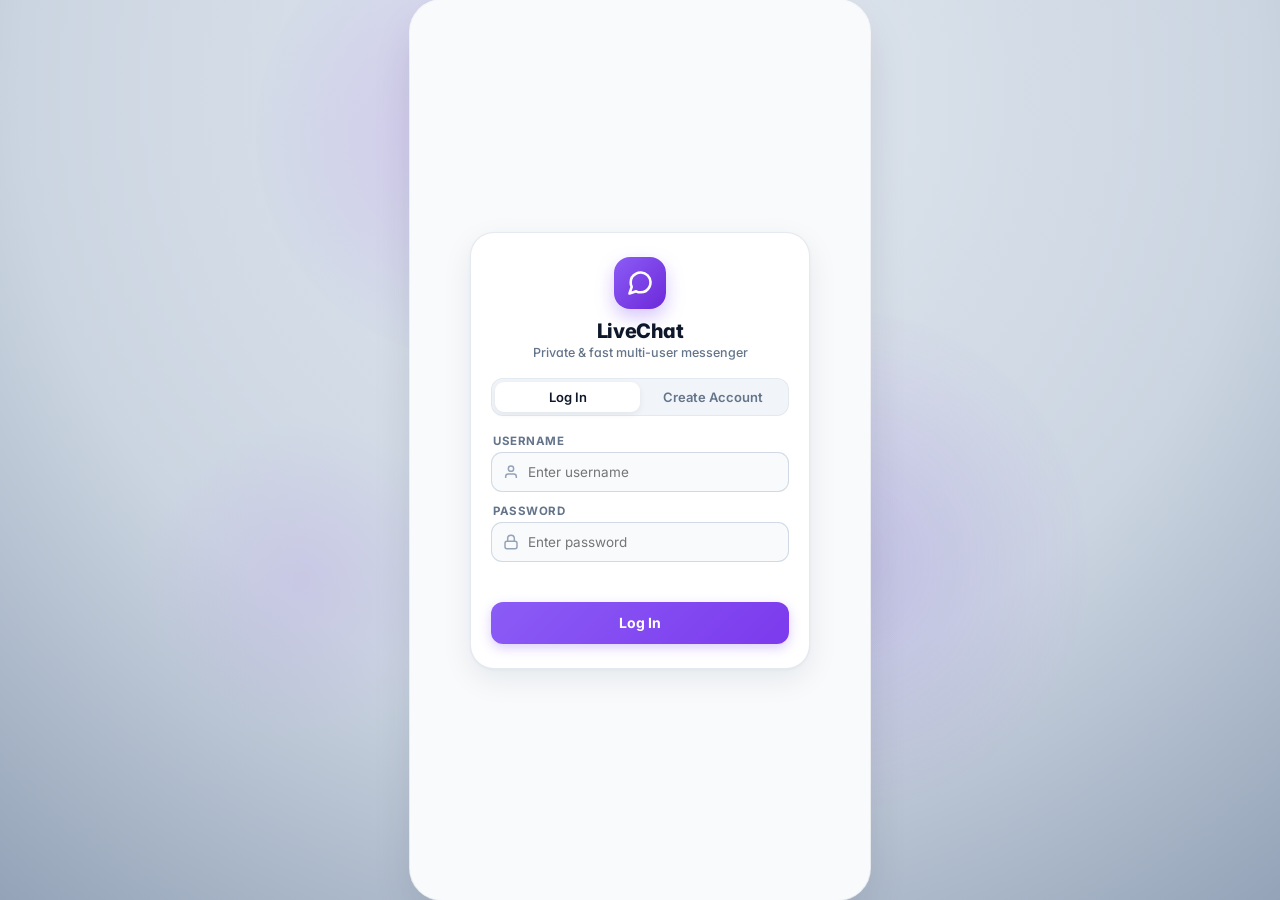
==== index.html @ 4a0f25a8 "Fix persistence of delivered and seen status indicators across view navigation" ====
<!DOCTYPE html>
<html lang="en">
<head>
  <meta charset="UTF-8">
  <meta name="viewport" content="width=device-width, initial-scale=1.0, maximum-scale=1.0, user-scalable=no, viewport-fit=cover, interactive-widget=resizes-content">
  <title>LiveChat</title>
  <meta name="description" content="Professional real-time chat application with iconic Apple liquid glassmorphism, live keystroke streaming, and secure passcode lock.">
  <link rel="stylesheet" href="static/style.css?v=17.0">
  <link rel="preconnect" href="https://fonts.googleapis.com">
  <link rel="preconnect" href="https://fonts.gstatic.com" crossorigin>
  <link href="https://fonts.googleapis.com/css2?family=Inter:ital,opsz,wght@0,14..32,100..900;1,14..32,100..900&family=Plus+Jakarta+Sans:ital,wght@0,300..800;1,300..800&display=swap" rel="stylesheet">
</head>
<body>

  <!-- Desktop Ambient Wallpaper Lights -->
  <div class="desktop-wallpaper-glow desktop-wallpaper-glow--1" aria-hidden="true"></div>
  <div class="desktop-wallpaper-glow desktop-wallpaper-glow--2" aria-hidden="true"></div>
  <div class="desktop-wallpaper-glow desktop-wallpaper-glow--3" aria-hidden="true"></div>

  <!-- Main Liquid Glass Chat App Container -->
  <div class="chat-app" id="chatApp">
    
    <!-- Liquid Glass Specular Inner Rim Layer -->
    <div class="liquid-glass-rim" aria-hidden="true"></div>

    <!-- Background Subtle Prismatic Lines -->
    <div class="background-watermark" aria-hidden="true">
      <svg viewBox="0 0 400 800" fill="none" xmlns="http://www.w3.org/2000/svg">
        <path d="M-60 140 C 140 100, 260 300, 460 220" stroke="rgba(255, 255, 255, 0.45)" stroke-width="1.2" stroke-dasharray="4 6"/>
        <path d="M-40 460 C 120 540, 280 390, 480 620" stroke="rgba(255, 255, 255, 0.35)" stroke-width="1.2"/>
        <path d="M120 -60 C 200 190, 60 440, 250 860" stroke="rgba(255, 255, 255, 0.25)" stroke-width="1"/>
      </svg>
    </div>

    <!-- Chats List Screen (Shown after PIN unlock / login) -->
    <div class="chats-screen" id="chatsScreen">
      <!-- Apple Liquid Glass Header for Chats -->
      <header class="chats-screen-header">
        <div class="chats-header-left" id="chatsHeaderProfileTrigger" title="Click to view profile / settings" style="cursor: pointer;">
          <div class="chats-user-avatar-wrap" id="chatsUserAvatarWrap" title="Your Profile">
            <img id="chatsUserAvatar" class="chats-user-avatar" src="https://api.dicebear.com/7.x/bottts/svg?seed=user" alt="My Profile">
            <span class="chats-user-badge"></span>
          </div>
          <div class="chats-title-group">
            <div class="chats-title-row">
              <h1 class="chats-header-title" id="chatsHeaderTitle">Chats</h1>
              <svg class="fb-verified-badge" viewBox="0 0 24 24" aria-label="Verified Profile" title="Verified Messenger">
                <path fill="#1877F2" d="M12 2l2.4 2.1 3.2-.3 1.2 3 2.9 1.4-.8 3.1 1.8 2.6-2 2.5.3 3.2-3.1 1-1.6 2.8-3.1-.9-2.7 1.8-2.2-2.3-3.2.2-.8-3.1-2.8-1.5 1.1-3-1.6-2.7 2.1-2.4-.4-3.2 3.1-.9 1.5-2.8 3.1.9L12 2z"/>
                <path fill="none" stroke="#FFFFFF" stroke-width="2.3" stroke-linecap="round" stroke-linejoin="round" d="M8.5 12.3l2.4 2.4 5.1-5.1"/>
              </svg>
            </div>
            <span class="chats-user-subtitle" id="chatsUserSubtitle">Logged in</span>
          </div>
        </div>

        <div class="header-actions-capsule">
          <!-- Write / LiveDraw -->
          <a href="https://livedrawing.onrender.com/" target="_blank" rel="noopener noreferrer" class="action-icon-btn" id="chatsLiveDrawingBtn" aria-label="Open LiveDraw" title="LiveDraw / Write">
            <svg width="15" height="15" viewBox="0 0 24 24" fill="none" stroke="currentColor" stroke-width="2.2" stroke-linecap="round" stroke-linejoin="round">
              <path d="M12 20h9"></path>
              <path d="M16.5 3.5a2.121 2.121 0 0 1 3 3L7 19l-4 1 1-4L16.5 3.5z"></path>
            </svg>
          </a>

          <div class="header-action-divider" aria-hidden="true"></div>

          <!-- Lock App -->
          <button class="action-icon-btn" id="chatsLockAppBtn" aria-label="Lock App" title="Lock App with Passcode">
            <svg width="15" height="15" viewBox="0 0 24 24" fill="none" stroke="currentColor" stroke-width="2.2" stroke-linecap="round" stroke-linejoin="round">
              <rect x="3" y="11" width="18" height="11" rx="3" ry="3"></rect>
              <path d="M7 11V7a5 5 0 0 1 10 0v4"></path>
            </svg>
          </button>
        </div>
      </header>

      <!-- Glassmorphic Search Bar -->
      <div class="chats-search-bar-wrap">
        <div class="chats-search-pill">
          <svg class="chats-search-icon" width="15" height="15" viewBox="0 0 24 24" fill="none" stroke="currentColor" stroke-width="2.2" stroke-linecap="round" stroke-linejoin="round">
            <circle cx="11" cy="11" r="8"></circle>
            <line x1="21" y1="21" x2="16.65" y2="16.65"></line>
          </svg>
          <input type="text" id="chatsSearchInput" class="chats-search-input" placeholder="Search chats or find users..." autocomplete="off">
          <button type="button" id="chatsSearchClearBtn" class="chats-search-clear" aria-label="Clear Search" style="display: none;">&times;</button>
        </div>
      </div>

      <!-- Scrollable Conversations List -->
      <div class="chats-scroll-body">
        <div class="chats-section-header">
          <span id="chatsSectionTitle">Direct Messages</span>
          <span class="chats-count-badge" id="chatsCountBadge">0</span>
        </div>

        <div class="chats-list" id="chatsListContainer">
          <!-- Chat cards dynamically rendered by app.js -->
        </div>

        <div class="chats-empty-state" id="chatsEmptyState" style="display: none;">
          <svg width="36" height="36" viewBox="0 0 24 24" fill="none" stroke="currentColor" stroke-width="1.8" stroke-linecap="round" stroke-linejoin="round">
            <path d="M21 15a2 2 0 0 1-2 2H7l-4 4V5a2 2 0 0 1 2-2h14a2 2 0 0 1 2 2z"></path>
          </svg>
          <p id="chatsEmptyText">No conversations yet</p>
          <button type="button" class="empty-state-cta-btn" id="chatsEmptyNewBtn">Start a new conversation</button>
        </div>

        <!-- Simple Polite Developer Info -->
        <div class="chats-dev-simple-footer">Developed by Jisan</div>
      </div>
    </div>

    <!-- Active Conversation Screen -->
    <div class="conversation-screen" id="conversationScreen">
      <!-- Apple Iconic Liquid Glass Header Navigation -->
      <header class="chat-header" aria-label="Conversation Header">
        <div class="header-left">
          <!-- Back to Chats Button -->
          <button class="chat-back-btn" id="chatBackBtn" aria-label="Back to chats" title="Back to chats">
            <svg width="20" height="20" viewBox="0 0 24 24" fill="none" stroke="currentColor" stroke-width="2.6" stroke-linecap="round" stroke-linejoin="round">
              <polyline points="15 18 9 12 15 6"></polyline>
            </svg>
          </button>

          <!-- Avatar with Specular Liquid Glass Ring -->
          <div class="avatar-wrapper" id="avatarWrapper" title="Click to view details">
            <div class="avatar-glass-halo" aria-hidden="true"></div>
            <img id="avatarImg" class="avatar-img" src="" alt="User Avatar">
            <span class="avatar-badge" id="avatarBadge" aria-label="Online Indicator">
              <span class="avatar-badge-core"></span>
            </span>
          </div>

          <!-- User Info with Status Capsule -->
          <div class="user-info">
            <div class="user-name-row">
              <h1 class="user-name" id="userName">User</h1>
              <svg class="fb-verified-badge large" viewBox="0 0 24 24" aria-label="Verified Profile" title="Verified Profile">
                <path fill="#1877F2" d="M12 2l2.4 2.1 3.2-.3 1.2 3 2.9 1.4-.8 3.1 1.8 2.6-2 2.5.3 3.2-3.1 1-1.6 2.8-3.1-.9-2.7 1.8-2.2-2.3-3.2.2-.8-3.1-2.8-1.5 1.1-3-1.6-2.7 2.1-2.4-.4-3.2 3.1-.9 1.5-2.8 3.1.9L12 2z"/>
                <path fill="none" stroke="#FFFFFF" stroke-width="2.3" stroke-linecap="round" stroke-linejoin="round" d="M8.5 12.3l2.4 2.4 5.1-5.1"/>
              </svg>
            </div>
            <div class="user-status-capsule">
              <span class="user-status" id="userStatus">Connecting...</span>
            </div>
          </div>
        </div>

        <!-- Segmented Liquid Glass Header Action Capsule -->
        <div class="header-actions-capsule">
          <!-- Sound Toggle -->
          <button class="action-icon-btn" id="soundToggleBtn" aria-label="Toggle typing sound" title="Typing sound enabled (Click to mute)">
            <svg class="sound-on-icon" width="16" height="16" viewBox="0 0 24 24" fill="none" stroke="currentColor" stroke-width="2.2" stroke-linecap="round" stroke-linejoin="round">
              <polygon points="11 5 6 9 2 9 2 15 6 15 11 19 11 5"></polygon>
              <path d="M15.54 8.46a5 5 0 0 1 0 7.07"></path>
              <path d="M19.07 4.93a10 10 0 0 1 0 14.14"></path>
            </svg>
            <svg class="sound-off-icon" style="display: none;" width="16" height="16" viewBox="0 0 24 24" fill="none" stroke="currentColor" stroke-width="2.2" stroke-linecap="round" stroke-linejoin="round">
              <polygon points="11 5 6 9 2 9 2 15 6 15 11 19 11 5"></polygon>
              <line x1="23" y1="9" x2="17" y2="15"></line>
              <line x1="17" y1="9" x2="23" y2="15"></line>
            </svg>
          </button>

          <div class="header-action-divider" aria-hidden="true"></div>

          <!-- Clear Chat History -->
          <button class="action-icon-btn" id="clearChatBtn" aria-label="Clear Chat History" title="Clear Chat">
            <svg width="15" height="15" viewBox="0 0 24 24" fill="none" stroke="currentColor" stroke-width="2.2" stroke-linecap="round" stroke-linejoin="round">
              <polyline points="3 6 5 6 21 6"></polyline>
              <path d="M19 6v14a2 2 0 0 1-2 2H7a2 2 0 0 1-2-2V6m3 0V4a2 2 0 0 1 2-2h4a2 2 0 0 1 2 2v2"></path>
            </svg>
          </button>

          <div class="header-action-divider" aria-hidden="true"></div>

          <!-- Lock App -->
          <button class="action-icon-btn" id="lockAppBtn" aria-label="Lock App" title="Lock App with Passcode">
            <svg width="15" height="15" viewBox="0 0 24 24" fill="none" stroke="currentColor" stroke-width="2.2" stroke-linecap="round" stroke-linejoin="round">
              <rect x="3" y="11" width="18" height="11" rx="3" ry="3"></rect>
              <path d="M7 11V7a5 5 0 0 1 10 0v4"></path>
            </svg>
          </button>

          <div class="header-action-divider" aria-hidden="true"></div>

          <!-- Subtle Link to LiveDraw -->
          <a href="https://livedrawing.onrender.com/" target="_blank" rel="noopener noreferrer" class="tiny-external-btn" id="liveDrawingBtn" aria-label="Open LiveDraw" title="LiveDraw">
            <svg width="12" height="12" viewBox="0 0 24 24" fill="none" stroke="currentColor" stroke-width="2" stroke-linecap="round" stroke-linejoin="round">
              <path d="M12 20h9"></path>
              <path d="M16.5 3.5a2.121 2.121 0 0 1 3 3L7 19l-4 1 1-4L16.5 3.5z"></path>
            </svg>
          </a>
        </div>
      </header>

      <!-- Chat Messages Scroll Container -->
      <main class="chat-body" id="chatMessages" role="log" aria-live="polite">
        <!-- Date Divider -->
        <div class="date-divider" id="chatDateDivider">Today</div>

        <!-- Live Typing Indicator for Opponent User -->
        <div class="typing-indicator" id="typingIndicator">
          <div class="typing-dot"></div>
          <div class="typing-dot"></div>
          <div class="typing-dot"></div>
        </div>

        <!-- Scroll anchor -->
        <div id="chatBottomAnchor" class="chat-bottom-anchor" aria-hidden="true"></div>
      </main>

      <!-- Bottom Liquid Glass Input Bar -->
      <footer class="chat-footer" id="chatFooter">
        <!-- Reply Preview Bar (Swipe right to reply) -->
        <div class="reply-preview-bar" id="replyPreviewBar" style="display: none;">
          <div class="reply-preview-accent"></div>
          <div class="reply-preview-content">
            <div class="reply-preview-header">
              <svg class="reply-preview-icon" width="13" height="13" viewBox="0 0 24 24" fill="none" stroke="currentColor" stroke-width="2.5" stroke-linecap="round" stroke-linejoin="round">
                <polyline points="9 17 4 12 9 7"></polyline>
                <path d="M20 18v-2a4 4 0 0 0-4-4H4"></path>
              </svg>
              <span class="reply-preview-title" id="replyPreviewTitle">Replying</span>
            </div>
            <div class="reply-preview-text" id="replyPreviewText">Message preview</div>
          </div>
          <div class="reply-preview-thumb-wrapper" id="replyPreviewThumbWrapper" style="display: none;">
            <img id="replyPreviewThumb" src="" alt="Photo preview">
          </div>
          <button class="reply-preview-close-btn" id="replyPreviewCloseBtn" type="button" aria-label="Cancel reply" title="Cancel reply">
            <svg width="15" height="15" viewBox="0 0 24 24" fill="none" stroke="currentColor" stroke-width="2.5" stroke-linecap="round" stroke-linejoin="round">
              <line x1="18" y1="6" x2="6" y2="18"></line>
              <line x1="6" y1="6" x2="18" y2="18"></line>
            </svg>
          </button>
        </div>

        <div class="input-container">
          <!-- Liquid Glass Input Pill -->
          <div class="input-pill" id="inputPill">
            <div class="input-normal-content" id="inputNormalContent">
              <!-- Emoji Picker Trigger -->
              <button class="input-icon-btn" id="emojiBtn" aria-label="Insert Emoji" type="button" title="Insert Emoji">
                <svg width="21" height="21" viewBox="0 0 24 24" fill="none" stroke="currentColor" stroke-width="2" stroke-linecap="round" stroke-linejoin="round">
                  <circle cx="12" cy="12" r="10"></circle>
                  <path d="M8 14s1.5 2 4 2 4-2 4-2"></path>
                  <line x1="9" y1="9" x2="9.01" y2="9"></line>
                  <line x1="15" y1="9" x2="15.01" y2="9"></line>
                </svg>
              </button>

              <!-- Input Text Field -->
              <input type="text" id="chatInput" class="chat-input" placeholder="Message..." autocomplete="off" enterkeyhint="send">
              <input type="file" id="imageFileInput" accept="image/*" style="display: none;">
            </div>

            <!-- Live Recording State Inside Pill -->
            <div class="input-recording-content" id="inputRecordingContent" style="display: none;">
              <div class="recording-badge">
                <span class="recording-pulse-dot"></span>
                <span class="recording-timer" id="recordingTimer">0:00</span>
              </div>
              <div class="recording-live-waveform">
                <span></span><span></span><span></span><span></span><span></span><span></span><span></span><span></span><span></span><span></span><span></span><span></span>
              </div>
              <button class="cancel-record-btn" id="cancelRecordBtn" type="button" aria-label="Cancel Voice Recording" title="Cancel">
                <svg width="18" height="18" viewBox="0 0 24 24" fill="none" stroke="currentColor" stroke-width="2.2" stroke-linecap="round" stroke-linejoin="round">
                  <line x1="18" y1="6" x2="6" y2="18"></line>
                  <line x1="6" y1="6" x2="18" y2="18"></line>
                </svg>
              </button>
            </div>
          </div>

          <!-- Action Button (Mic by default, Send when typing) -->
          <button class="send-btn mic-mode" id="actionBtn" aria-label="Record voice message" type="button" title="Record Voice">
            <span id="actionIcon">
              <svg width="20" height="20" viewBox="0 0 24 24" fill="none" stroke="currentColor" stroke-width="2" stroke-linecap="round" stroke-linejoin="round">
                <path d="M12 2a3 3 0 0 0-3 3v7a3 3 0 0 0 6 0V5a3 3 0 0 0-3-3Z"></path>
                <path d="M19 10v2a7 7 0 0 1-14 0v-2"></path>
                <line x1="12" y1="19" x2="12" y2="22"></line>
              </svg>
            </span>
          </button>
        </div>
      </footer>
    </div>

    <!-- Floating Balloon Emoji Reactions Overlay -->
    <div class="floating-balloons-container" id="floatingBalloonsContainer"></div>

    <!-- Liquid Glass Emoji Popover -->
    <div class="emoji-popover" id="emojiPopover">
      <div class="emoji-popover-actions">
        <button class="emoji-popover-action-btn" id="emojiImageBtn" type="button" title="Send Photo">
          <svg width="18" height="18" viewBox="0 0 24 24" fill="none" stroke="currentColor" stroke-width="2" stroke-linecap="round" stroke-linejoin="round">
            <rect x="3" y="3" width="18" height="18" rx="4" ry="4"></rect>
            <circle cx="8.5" cy="8.5" r="1.5"></circle>
            <polyline points="21 15 16 10 5 21"></polyline>
          </svg>
          <span>Share Photo</span>
        </button>
      </div>
      <div class="emoji-grid">
        <button class="emoji-btn" title="Kiss" data-emoji="💋">💋</button>
        <button class="emoji-btn" title="Biting Lip" data-emoji="🫦">🫦</button>
        <button class="emoji-btn" title="Blow Kiss" data-emoji="😘">😘</button>
        <button class="emoji-btn" title="In Love" data-emoji="🥰">🥰</button>
        <button class="emoji-btn" title="Heart Eyes" data-emoji="😍">😍</button>
        <button class="emoji-btn" title="Heart on Fire" data-emoji="❤️‍🔥">❤️‍🔥</button>
        <button class="emoji-btn" title="Hot" data-emoji="🥵">🥵</button>
        <button class="emoji-btn" title="Flirty Smirk" data-emoji="😏">😏</button>
        <button class="emoji-btn" title="Drool" data-emoji="🤤">🤤</button>
        <button class="emoji-btn" title="Wink" data-emoji="😉">😉</button>
        <button class="emoji-btn" title="Tease" data-emoji="👅">👅</button>
        <button class="emoji-btn" title="Fire" data-emoji="🔥">🔥</button>
        <button class="emoji-btn" title="Red Heart" data-emoji="❤️">❤️</button>
        <button class="emoji-btn" title="Sparkling Heart" data-emoji="💖">💖</button>
        <button class="emoji-btn" title="Two Hearts" data-emoji="💕">💕</button>
        <button class="emoji-btn" title="Cupid Heart" data-emoji="💘">💘</button>
        <button class="emoji-btn" title="Beating Heart" data-emoji="💓">💓</button>
        <button class="emoji-btn" title="Embrace" data-emoji="🫂">🫂</button>
        <button class="emoji-btn" title="Red Rose" data-emoji="🌹">🌹</button>
        <button class="emoji-btn" title="Wine" data-emoji="🍷">🍷</button>
        <button class="emoji-btn" title="Strawberry" data-emoji="🍓">🍓</button>
        <button class="emoji-btn" title="Chocolate" data-emoji="🍫">🍫</button>
        <button class="emoji-btn" title="Pleading" data-emoji="🥺">🥺</button>
        <button class="emoji-btn" title="Sparkles" data-emoji="✨">✨</button>
      </div>
    </div>

    <!-- ══════════════════════════════════════════════════════
         APPLE PASSCODE LOCK SCREEN OVERLAY
         ══════════════════════════════════════════════════════ -->
    <div class="pin-overlay" id="pinOverlay">
      <div class="pin-card">
        <div class="pin-header">
          <div class="pin-user-badge-wrap" id="pinUserBadgeWrap" style="display: none;">
            <img class="pin-user-avatar" id="pinUserAvatar" src="" alt="Profile">
          </div>
          <div class="pin-lock-icon" id="pinDefaultLockIcon">
            <svg width="26" height="26" viewBox="0 0 24 24" fill="none" stroke="currentColor" stroke-width="2.2" stroke-linecap="round" stroke-linejoin="round">
              <rect x="3" y="11" width="18" height="11" rx="3" ry="3"></rect>
              <path d="M7 11V7a5 5 0 0 1 10 0v4"></path>
            </svg>
          </div>
          <h2 class="pin-title" id="pinTitleText">Enter Passcode</h2>
          <p class="pin-subtitle" id="pinSubtitleText">Enter your 4-digit passcode</p>
        </div>

        <!-- 4 PIN Dots Indicator -->
        <div class="pin-dots" id="pinDots">
          <span class="pin-dot"></span>
          <span class="pin-dot"></span>
          <span class="pin-dot"></span>
          <span class="pin-dot"></span>
        </div>

        <div class="pin-feedback" id="pinFeedback"></div>

        <!-- Numeric Keypad -->
        <div class="pin-keypad">
          <button type="button" class="pin-key" data-digit="1"><span class="pin-num">1</span></button>
          <button type="button" class="pin-key" data-digit="2"><span class="pin-num">2</span><span class="pin-letters">ABC</span></button>
          <button type="button" class="pin-key" data-digit="3"><span class="pin-num">3</span><span class="pin-letters">DEF</span></button>
          <button type="button" class="pin-key" data-digit="4"><span class="pin-num">4</span><span class="pin-letters">GHI</span></button>
          <button type="button" class="pin-key" data-digit="5"><span class="pin-num">5</span><span class="pin-letters">JKL</span></button>
          <button type="button" class="pin-key" data-digit="6"><span class="pin-num">6</span><span class="pin-letters">MNO</span></button>
          <button type="button" class="pin-key" data-digit="7"><span class="pin-num">7</span><span class="pin-letters">PQRS</span></button>
          <button type="button" class="pin-key" data-digit="8"><span class="pin-num">8</span><span class="pin-letters">TUV</span></button>
          <button type="button" class="pin-key" data-digit="9"><span class="pin-num">9</span><span class="pin-letters">WXYZ</span></button>
          <div class="pin-key-empty"></div>
          <button type="button" class="pin-key" data-digit="0"><span class="pin-num">0</span></button>
          <button type="button" class="pin-key pin-back-key" id="pinBackspaceBtn" aria-label="Delete">
            <svg width="22" height="22" viewBox="0 0 24 24" fill="none" stroke="currentColor" stroke-width="2.2" stroke-linecap="round" stroke-linejoin="round">
              <path d="M21 4H8l-7 8 7 8h13a2 2 0 0 0 2-2z"></path>
              <line x1="18" y1="9" x2="12" y2="15"></line>
              <line x1="12" y1="9" x2="18" y2="15"></line>
            </svg>
          </button>
        </div>

        <!-- Switch Account / Password Login Link -->
        <button type="button" class="pin-alt-action-btn" id="pinSwitchAccountBtn">
          Switch Account / Log In with Password
        </button>
      </div>
    </div>

    <!-- ══════════════════════════════════════════════════════
         ACCOUNT AUTH OVERLAY (LOGIN & REGISTRATION)
         ══════════════════════════════════════════════════════ -->
    <div class="modal-overlay auth-overlay" id="authOverlay" style="display: none;">
      <div class="auth-card">
        <div class="auth-header">
          <div class="auth-brand-icon">
            <svg width="28" height="28" viewBox="0 0 24 24" fill="none" stroke="currentColor" stroke-width="2.2" stroke-linecap="round" stroke-linejoin="round">
              <path d="M21 11.5a8.38 8.38 0 0 1-.9 3.8 8.5 8.5 0 0 1-7.6 4.7 8.38 8.38 0 0 1-3.8-.9L3 21l1.9-5.7a8.38 8.38 0 0 1-.9-3.8 8.5 8.5 0 0 1 4.7-7.6 8.38 8.38 0 0 1 3.8-.9h.5a8.48 8.48 0 0 1 8 8v.5z"></path>
            </svg>
          </div>
          <h2 class="auth-title">LiveChat</h2>
          <p class="auth-subtitle">Private & fast multi-user messenger</p>
        </div>

        <!-- Segmented Tab Navigation -->
        <div class="auth-segmented-pill">
          <button type="button" class="auth-tab-btn active" id="authTabLogin">Log In</button>
          <button type="button" class="auth-tab-btn" id="authTabRegister">Create Account</button>
        </div>

        <!-- Log In Form -->
        <form class="auth-form" id="loginForm" autocomplete="on">
          <div class="form-group">
            <label class="form-label" for="loginUsername">Username</label>
            <div class="input-with-icon">
              <svg class="input-icon" width="16" height="16" viewBox="0 0 24 24" fill="none" stroke="currentColor" stroke-width="2.2"><path d="M20 21v-2a4 4 0 0 0-4-4H8a4 4 0 0 0-4 4v2"></path><circle cx="12" cy="7" r="4"></circle></svg>
              <input type="text" id="loginUsername" class="form-input" placeholder="Enter username" required autocomplete="username">
            </div>
          </div>

          <div class="form-group">
            <label class="form-label" for="loginPassword">Password</label>
            <div class="input-with-icon">
              <svg class="input-icon" width="16" height="16" viewBox="0 0 24 24" fill="none" stroke="currentColor" stroke-width="2.2"><rect x="3" y="11" width="18" height="11" rx="3" ry="3"></rect><path d="M7 11V7a5 5 0 0 1 10 0v4"></path></svg>
              <input type="password" id="loginPassword" class="form-input" placeholder="Enter password" required autocomplete="current-password">
            </div>
          </div>

          <div class="form-feedback" id="loginFeedback"></div>

          <button type="submit" class="auth-submit-btn" id="loginSubmitBtn">
            <span>Log In</span>
          </button>
        </form>

        <!-- Create Account Form -->
        <form class="auth-form" id="registerForm" style="display: none;" autocomplete="on">
          <div class="form-group">
            <label class="form-label" for="regUsername">Choose Username</label>
            <div class="input-with-icon">
              <svg class="input-icon" width="16" height="16" viewBox="0 0 24 24" fill="none" stroke="currentColor" stroke-width="2.2"><circle cx="12" cy="12" r="4"></circle><path d="M16 8v5a3 3 0 0 0 6 0v-1a10 10 0 1 0-3.92 7.94"></path></svg>
              <input type="text" id="regUsername" class="form-input" placeholder="e.g. alex24" required pattern="[a-zA-Z0-9_\-]+" minlength="2" maxlength="20" autocomplete="username">
            </div>
          </div>

          <div class="form-group">
            <label class="form-label" for="regDisplayName">Display Name</label>
            <div class="input-with-icon">
              <svg class="input-icon" width="16" height="16" viewBox="0 0 24 24" fill="none" stroke="currentColor" stroke-width="2.2"><path d="M20 21v-2a4 4 0 0 0-4-4H8a4 4 0 0 0-4 4v2"></path><circle cx="12" cy="7" r="4"></circle></svg>
              <input type="text" id="regDisplayName" class="form-input" placeholder="e.g. Alex Smith" autocomplete="name">
            </div>
          </div>

          <div class="form-group">
            <label class="form-label" for="regPassword">Password</label>
            <div class="input-with-icon">
              <svg class="input-icon" width="16" height="16" viewBox="0 0 24 24" fill="none" stroke="currentColor" stroke-width="2.2"><rect x="3" y="11" width="18" height="11" rx="3" ry="3"></rect><path d="M7 11V7a5 5 0 0 1 10 0v4"></path></svg>
              <input type="password" id="regPassword" class="form-input" placeholder="Create a secure password" minlength="3" required autocomplete="new-password">
            </div>
          </div>

          <!-- Avatar Picker -->
          <div class="form-group">
            <label class="form-label">Pick Avatar</label>
            <div class="avatar-presets-grid" id="regAvatarPresets">
              <!-- Dynamically populated or static presets -->
            </div>
          </div>

          <div class="form-feedback" id="regFeedback"></div>

          <button type="submit" class="auth-submit-btn" id="regSubmitBtn">
            <span>Create Account</span>
          </button>
        </form>
      </div>
    </div>

    <!-- ══════════════════════════════════════════════════════
         PASSKEY SETUP MODAL (AFTER REGISTRATION OR IN SETTINGS)
         ══════════════════════════════════════════════════════ -->
    <div class="modal-overlay" id="passkeySetupModal" style="display: none;">
      <div class="passkey-setup-card">
        <div class="passkey-setup-header">
          <div class="passkey-setup-icon">
            <svg width="26" height="26" viewBox="0 0 24 24" fill="none" stroke="currentColor" stroke-width="2.2" stroke-linecap="round" stroke-linejoin="round">
              <rect x="3" y="11" width="18" height="11" rx="3" ry="3"></rect>
              <path d="M7 11V7a5 5 0 0 1 10 0v4"></path>
            </svg>
          </div>
          <h2 class="passkey-setup-title" id="passkeySetupTitle">Set Up Passcode</h2>
          <p class="passkey-setup-subtitle" id="passkeySetupSubtitle">Enter a 4-digit passcode for instant unlock</p>
        </div>

        <div class="pin-dots" id="passkeySetupDots">
          <span class="pin-dot"></span>
          <span class="pin-dot"></span>
          <span class="pin-dot"></span>
          <span class="pin-dot"></span>
        </div>

        <div class="pin-feedback" id="passkeySetupFeedback"></div>

        <div class="pin-keypad">
          <button type="button" class="pin-key setup-pin-key" data-digit="1"><span class="pin-num">1</span></button>
          <button type="button" class="pin-key setup-pin-key" data-digit="2"><span class="pin-num">2</span><span class="pin-letters">ABC</span></button>
          <button type="button" class="pin-key setup-pin-key" data-digit="3"><span class="pin-num">3</span><span class="pin-letters">DEF</span></button>
          <button type="button" class="pin-key setup-pin-key" data-digit="4"><span class="pin-num">4</span><span class="pin-letters">GHI</span></button>
          <button type="button" class="pin-key setup-pin-key" data-digit="5"><span class="pin-num">5</span><span class="pin-letters">JKL</span></button>
          <button type="button" class="pin-key setup-pin-key" data-digit="6"><span class="pin-num">6</span><span class="pin-letters">MNO</span></button>
          <button type="button" class="pin-key setup-pin-key" data-digit="7"><span class="pin-num">7</span><span class="pin-letters">PQRS</span></button>
          <button type="button" class="pin-key setup-pin-key" data-digit="8"><span class="pin-num">8</span><span class="pin-letters">TUV</span></button>
          <button type="button" class="pin-key setup-pin-key" data-digit="9"><span class="pin-num">9</span><span class="pin-letters">WXYZ</span></button>
          <div class="pin-key-empty"></div>
          <button type="button" class="pin-key setup-pin-key" data-digit="0"><span class="pin-num">0</span></button>
          <button type="button" class="pin-key pin-back-key" id="passkeySetupBackspaceBtn" aria-label="Delete">
            <svg width="22" height="22" viewBox="0 0 24 24" fill="none" stroke="currentColor" stroke-width="2.2" stroke-linecap="round" stroke-linejoin="round">
              <path d="M21 4H8l-7 8 7 8h13a2 2 0 0 0 2-2z"></path>
              <line x1="18" y1="9" x2="12" y2="15"></line>
              <line x1="12" y1="9" x2="18" y2="15"></line>
            </svg>
          </button>
        </div>

        <button type="button" class="pin-skip-btn" id="passkeySetupSkipBtn">Skip for now</button>
      </div>
    </div>

    <!-- ══════════════════════════════════════════════════════
         USERS DIRECTORY / START NEW CHAT MODAL
         ══════════════════════════════════════════════════════ -->
    <div class="modal-overlay" id="usersModal" style="display: none;">
      <div class="sheet-card">
        <header class="sheet-header">
          <h2 class="sheet-title">New Conversation</h2>
          <button type="button" class="sheet-close-btn" id="usersModalCloseBtn" aria-label="Close">&times;</button>
        </header>

        <div class="sheet-search-wrap">
          <div class="chats-search-pill">
            <svg class="chats-search-icon" width="14" height="14" viewBox="0 0 24 24" fill="none" stroke="currentColor" stroke-width="2.2"><circle cx="11" cy="11" r="8"></circle><line x1="21" y1="21" x2="16.65" y2="16.65"></line></svg>
            <input type="text" id="directorySearchInput" class="chats-search-input" placeholder="Search people..." autocomplete="off">
          </div>
        </div>

        <div class="sheet-scroll-body" id="usersListContainer">
          <!-- Dynamically populated users list -->
        </div>
      </div>
    </div>

    <!-- ══════════════════════════════════════════════════════
         PROFILE & SETTINGS MODAL
         ══════════════════════════════════════════════════════ -->
    <div class="modal-overlay" id="profileModal" style="display: none;">
      <div class="sheet-card profile-sheet-card">
        <header class="sheet-header">
          <h2 class="sheet-title">My Account</h2>
          <button type="button" class="sheet-close-btn" id="profileModalCloseBtn" aria-label="Close">&times;</button>
        </header>

        <div class="sheet-scroll-body profile-sheet-body">
          <div class="profile-avatar-center">
            <img class="profile-main-avatar" id="profileMainAvatar" src="" alt="Profile">
          </div>

          <div class="form-group">
            <label class="form-label" for="profileDisplayNameInput">Display Name</label>
            <input type="text" id="profileDisplayNameInput" class="form-input" placeholder="Your Name">
          </div>

          <div class="form-group">
            <label class="form-label">Change Avatar</label>
            <div class="avatar-presets-grid" id="profileAvatarPresets">
              <!-- Preset avatars -->
            </div>
          </div>

          <button type="button" class="profile-action-btn secondary" id="profileSaveBtn">Save Changes</button>

          <div class="sheet-divider"></div>

          <button type="button" class="profile-action-btn primary" id="profileChangePasskeyBtn">
            <svg width="16" height="16" viewBox="0 0 24 24" fill="none" stroke="currentColor" stroke-width="2"><rect x="3" y="11" width="18" height="11" rx="3" ry="3"></rect><path d="M7 11V7a5 5 0 0 1 10 0v4"></path></svg>
            <span id="profilePasskeyBtnText">Set 4-Digit Passcode</span>
          </button>

          <button type="button" class="profile-action-btn danger" id="profileLogoutBtn">
            <svg width="16" height="16" viewBox="0 0 24 24" fill="none" stroke="currentColor" stroke-width="2"><path d="M9 21H5a2 2 0 0 1-2-2V5a2 2 0 0 1 2-2h4"></path><polyline points="16 17 21 12 16 7"></polyline><line x1="21" y1="12" x2="9" y2="12"></line></svg>
            <span>Log Out</span>
          </button>
        </div>
      </div>
    </div>

  </div>

  <!-- Image Fullscreen Lightbox Modal -->
  <div class="image-lightbox" id="imageLightbox" style="display: none;" aria-hidden="true">
    <div class="lightbox-backdrop" id="lightboxBackdrop"></div>
    <button class="lightbox-close-btn" id="lightboxCloseBtn" type="button" aria-label="Close image preview">
      <svg width="24" height="24" viewBox="0 0 24 24" fill="none" stroke="currentColor" stroke-width="2.2" stroke-linecap="round" stroke-linejoin="round">
        <line x1="18" y1="6" x2="6" y2="18"></line>
        <line x1="6" y1="6" x2="18" y2="18"></line>
      </svg>
    </button>
    <div class="lightbox-content">
      <img id="lightboxImage" class="lightbox-img" src="" alt="Fullscreen Image Preview">
    </div>
  </div>

  <script src="static/app.js?v=17.0"></script>
</body>
</html>
---- static/style.css ----
@import url('https://fonts.googleapis.com/css2?family=Inter:ital,opsz,wght@0,14..32,100..900;1,14..32,100..900&family=Plus+Jakarta+Sans:ital,wght@0,300..800;1,300..800&display=swap');

:root {
  --font-sans: 'Inter', -apple-system, BlinkMacSystemFont, "SF Pro Display", "SF Pro Text", "Plus Jakarta Sans", system-ui, sans-serif;
  --bg-main: #F1F5F9;
  --text-primary: #0F172A;
  --text-secondary: #64748B;
  --text-muted: #94A3B8;
  
  /* Apple Purple & Clean Tokens */
  --apple-purple: #8B5CF6;
  --apple-purple-dark: #7C3AED;
  --apple-purple-glow: rgba(139, 92, 246, 0.28);
  
  /* Theme aliases */
  --apple-blue: #8B5CF6;
  --apple-blue-dark: #7C3AED;
  --apple-blue-glow: rgba(139, 92, 246, 0.28);
  
  --bubble-incoming-bg: #FFFFFF;
  --bubble-outgoing-bg: linear-gradient(180deg, #8B5CF6 0%, #7C3AED 100%);
  --danger-color: #EF4444;
}

* {
  box-sizing: border-box;
  margin: 0;
  padding: 0;
  -webkit-tap-highlight-color: transparent;
}

html, body {
  height: 100%;
  width: 100%;
  overflow: hidden;
  position: fixed;
  overscroll-behavior: none;
  touch-action: manipulation;
}

body {
  font-family: var(--font-sans);
  font-feature-settings: "cv02", "cv03", "cv04", "cv11", "ss01";
  background: radial-gradient(circle at 50% 10%, #E2E8F0 0%, #CBD5E1 60%, #94A3B8 100%);
  color: var(--text-primary);
  display: flex;
  justify-content: center;
  align-items: center;
  -webkit-font-smoothing: antialiased;
  -moz-osx-font-smoothing: grayscale;
  text-rendering: optimizeSpeed;
}

button, input, textarea, select {
  font-family: inherit;
}

/* ══════════════════════════════════════════════════
   HIGH-PERFORMANCE AMBIENT BACKDROP (ZERO GPU CHURN)
   ══════════════════════════════════════════════════ */
.desktop-wallpaper-glow {
  position: fixed;
  border-radius: 50%;
  pointer-events: none;
  z-index: 0;
  opacity: 0.5;
}

.desktop-wallpaper-glow--1 {
  top: -10%;
  left: 20%;
  width: 450px;
  height: 450px;
  background: radial-gradient(circle, rgba(168, 85, 247, 0.38) 0%, rgba(139, 92, 246, 0.08) 60%, transparent 75%);
}

.desktop-wallpaper-glow--2 {
  bottom: 10%;
  right: 15%;
  width: 500px;
  height: 500px;
  background: radial-gradient(circle, rgba(124, 58, 237, 0.32) 0%, rgba(192, 132, 252, 0.08) 60%, transparent 75%);
}

.desktop-wallpaper-glow--3 {
  top: 45%;
  left: 10%;
  width: 350px;
  height: 350px;
  background: radial-gradient(circle, rgba(168, 85, 247, 0.22) 0%, transparent 65%);
}

/* ══════════════════════════════════════════════════
   FAST & CRISP APP CONTAINER
   ══════════════════════════════════════════════════ */
.chat-app {
  width: 100%;
  max-width: 460px;
  height: 100vh;
  height: 100dvh;
  background: rgba(248, 250, 252, 0.96);
  display: flex;
  flex-direction: column;
  position: relative;
  overflow: hidden;
  border-radius: 32px;
  box-shadow: 
    0 20px 48px -12px rgba(15, 23, 42, 0.18),
    0 0 0 1px rgba(255, 255, 255, 0.85);
  z-index: 5;
}

.liquid-glass-rim {
  display: none;
}

@media (max-width: 500px) {
  body {
    background: #E2E8F0;
  }
  .chat-app {
    max-width: 100%;
    border-radius: 0;
    box-shadow: none;
    border: none;
  }
}

/* Background Subtle Prismatic Lines */
.background-watermark {
  position: absolute;
  inset: 0;
  pointer-events: none;
  opacity: 0.18;
  z-index: 1;
}
.background-watermark svg {
  width: 100%;
  height: 100%;
  object-fit: cover;
}

/* ══════════════════════════════════════════════════
   DUAL-SCREEN NAVIGATION (ULTRA-SMOOTH GPU TRANSITIONS)
   ══════════════════════════════════════════════════ */
.chats-screen,
.conversation-screen {
  position: absolute;
  inset: 0;
  display: flex;
  flex-direction: column;
  width: 100%;
  height: 100%;
  background: #F8FAFC;
  transform: translate3d(0, 0, 0);
  will-change: transform;
  backface-visibility: hidden;
  -webkit-backface-visibility: hidden;
  perspective: 1000px;
  -webkit-perspective: 1000px;
  transition: transform 0.26s cubic-bezier(0.22, 1, 0.36, 1);
  overflow: hidden;
}

.chats-screen {
  z-index: 2;
  transform: translate3d(0, 0, 0);
  pointer-events: auto;
}

.conversation-screen {
  z-index: 3;
  transform: translate3d(100%, 0, 0);
  pointer-events: none;
  box-shadow: -6px 0 24px rgba(15, 23, 42, 0.08);
}

.chat-app.in-chat .chats-screen {
  transform: translate3d(-24%, 0, 0);
  pointer-events: none;
}

.chat-app.in-chat .conversation-screen {
  transform: translate3d(0, 0, 0);
  pointer-events: auto;
}

/* ══════════════════════════════════════════════════
   CHATS LIST SCREEN (HEADER, SEARCH, CARDS)
   ══════════════════════════════════════════════════ */
.chats-screen-header {
  position: relative;
  z-index: 10;
  display: flex;
  align-items: center;
  justify-content: space-between;
  padding: calc(14px + env(safe-area-inset-top, 0px)) 16px 12px 16px;
  background: rgba(255, 255, 255, 0.94);
  backdrop-filter: blur(20px);
  -webkit-backdrop-filter: blur(20px);
  border-bottom: 1px solid rgba(226, 232, 240, 0.9);
  flex-shrink: 0;
  box-shadow: 0 1px 4px rgba(15, 23, 42, 0.03);
}

.chats-header-left {
  display: flex;
  align-items: center;
  gap: 12px;
}

.chats-user-avatar-wrap {
  position: relative;
  width: 42px;
  height: 42px;
  border-radius: 50%;
  flex-shrink: 0;
}

.chats-user-avatar {
  width: 100%;
  height: 100%;
  border-radius: 50%;
  object-fit: cover;
  border: 2px solid #FFFFFF;
  box-shadow: 0 2px 6px rgba(15, 23, 42, 0.1);
  background: #E2E8F0;
  display: block;
}

.chats-user-badge {
  position: absolute;
  bottom: -1px;
  right: -1px;
  width: 13px;
  height: 13px;
  background: #31A24C;
  border: 2.5px solid #FFFFFF;
  border-radius: 50%;
  box-shadow: 0 1px 3px rgba(0, 0, 0, 0.2);
  animation: fb-active-glow 2.8s infinite ease-in-out;
  z-index: 2;
}


.chats-title-group {
  display: flex;
  flex-direction: column;
}

.chats-header-title {
  font-size: 19px;
  font-weight: 700;
  color: var(--text-primary);
  line-height: 1.2;
  letter-spacing: -0.3px;
}

.chats-user-subtitle {
  font-size: 11.5px;
  font-weight: 500;
  color: var(--text-secondary);
}

/* Glassmorphic Search Bar */
.chats-search-bar-wrap {
  padding: 10px 16px 8px 16px;
  flex-shrink: 0;
}

.chats-search-pill {
  position: relative;
  display: flex;
  align-items: center;
  background: rgba(226, 232, 240, 0.65);
  border: 1px solid rgba(203, 213, 225, 0.6);
  border-radius: 12px;
  padding: 7px 12px;
  gap: 8px;
  transition: all 0.2s ease;
}

.chats-search-pill:focus-within {
  background: #FFFFFF;
  border-color: #8B5CF6;
  box-shadow: 0 0 0 3px rgba(139, 92, 246, 0.14);
}

.chats-search-icon {
  color: #94A3B8;
  flex-shrink: 0;
}

.chats-search-input {
  border: none;
  background: transparent;
  outline: none;
  font-size: 14px;
  color: var(--text-primary);
  width: 100%;
}

.chats-search-input::placeholder {
  color: #94A3B8;
}

.chats-search-clear {
  background: rgba(148, 163, 184, 0.2);
  border: none;
  border-radius: 50%;
  width: 18px;
  height: 18px;
  display: flex;
  align-items: center;
  justify-content: center;
  font-size: 14px;
  color: #64748B;
  cursor: pointer;
  padding: 0;
  line-height: 1;
}

/* Scrollable Chats List */
.chats-scroll-body {
  flex: 1;
  overflow-y: auto;
  -webkit-overflow-scrolling: touch;
  padding: 8px 14px 20px 14px;
}

.chats-section-header {
  display: flex;
  align-items: center;
  justify-content: space-between;
  padding: 6px 6px 8px 6px;
  font-size: 12px;
  font-weight: 700;
  text-transform: uppercase;
  letter-spacing: 0.6px;
  color: #94A3B8;
}

.chats-count-badge {
  background: rgba(139, 92, 246, 0.1);
  color: #8B5CF6;
  font-size: 11px;
  font-weight: 700;
  padding: 1px 7px;
  border-radius: 999px;
}

.chats-list {
  display: flex;
  flex-direction: column;
  gap: 8px;
}

.chat-list-card {
  display: flex;
  align-items: center;
  gap: 13px;
  padding: 12px 14px;
  border-radius: 18px;
  background: rgba(255, 255, 255, 0.9);
  border: 1px solid rgba(226, 232, 240, 0.95);
  box-shadow: 0 2px 6px rgba(15, 23, 42, 0.03);
  cursor: pointer;
  transition: transform 0.18s cubic-bezier(0.16, 1, 0.3, 1), background-color 0.18s ease, box-shadow 0.18s ease, border-color 0.18s ease;
  position: relative;
  user-select: none;
  -webkit-user-select: none;
  text-align: left;
  width: 100%;
}

.chat-list-card:hover {
  background: #FFFFFF;
  transform: translateY(-1px);
  box-shadow: 0 6px 16px rgba(15, 23, 42, 0.07);
  border-color: rgba(139, 92, 246, 0.35);
}

.chat-list-card:active {
  transform: scale(0.985);
}

.chat-card-avatar-wrap {
  position: relative;
  width: 48px;
  height: 48px;
  flex-shrink: 0;
}

.chat-card-avatar {
  width: 100%;
  height: 100%;
  border-radius: 50%;
  object-fit: cover;
  border: 2px solid #FFFFFF;
  box-shadow: 0 2px 6px rgba(15, 23, 42, 0.08);
  background: #E2E8F0;
}

.chat-card-badge {
  position: absolute;
  bottom: -1px;
  right: -1px;
  width: 14px;
  height: 14px;
  background: #8A8D91;
  border: 2.5px solid #FFFFFF;
  border-radius: 50%;
  box-shadow: 0 1px 3px rgba(0, 0, 0, 0.16);
  transition: all 0.25s cubic-bezier(0.34, 1.56, 0.64, 1);
  z-index: 2;
}

.chat-card-badge.is-online {
  background: #31A24C;
  border-color: #FFFFFF;
  box-shadow: 0 0 0 2px rgba(49, 162, 76, 0.22), 0 1px 3px rgba(0, 0, 0, 0.16);
  animation: fb-pulse 2.4s infinite cubic-bezier(0.4, 0, 0.6, 1);
}


.chat-card-body {
  flex: 1;
  min-width: 0;
  display: flex;
  flex-direction: column;
  gap: 3px;
}

.chat-card-row-top {
  display: flex;
  align-items: center;
  justify-content: space-between;
  gap: 8px;
}

.chat-card-name-wrap {
  display: flex;
  align-items: center;
  gap: 6px;
  min-width: 0;
}

.chat-card-name {
  font-size: 15.5px;
  font-weight: 700;
  color: var(--text-primary);
  white-space: nowrap;
  overflow: hidden;
  text-overflow: ellipsis;
  letter-spacing: -0.2px;
}

.chat-card-time {
  font-size: 11.5px;
  font-weight: 500;
  color: #94A3B8;
  white-space: nowrap;
  flex-shrink: 0;
}

.chat-card-row-bottom {
  display: flex;
  align-items: center;
  justify-content: space-between;
  gap: 8px;
}

.chat-card-preview {
  font-size: 13px;
  color: var(--text-secondary);
  white-space: nowrap;
  overflow: hidden;
  text-overflow: ellipsis;
  flex: 1;
  min-width: 0;
  line-height: 1.3;
}

.chat-card-preview.is-typing {
  color: #8B5CF6;
  font-weight: 600;
  display: flex;
  align-items: center;
  gap: 4px;
}

.chat-card-unread-dot {
  width: 8px;
  height: 8px;
  border-radius: 50%;
  background: #8B5CF6;
  flex-shrink: 0;
}

.chat-card-chevron {
  color: #CBD5E1;
  flex-shrink: 0;
  transition: transform 0.15s ease;
}

.chat-list-card:hover .chat-card-chevron {
  transform: translateX(2px);
  color: #8B5CF6;
}

.chats-empty-state {
  display: flex;
  flex-direction: column;
  align-items: center;
  justify-content: center;
  gap: 8px;
  padding: 40px 20px;
  color: #94A3B8;
  font-size: 14px;
}

/* ══════════════════════════════════════════════════
   HEADER NAVIGATION (CONVERSATION VIEW)
   ══════════════════════════════════════════════════ */
.chat-header {
  position: relative;
  z-index: 10;
  display: flex;
  align-items: center;
  justify-content: space-between;
  padding: calc(14px + env(safe-area-inset-top, 0px)) 16px 12px 16px;
  background: rgba(255, 255, 255, 0.94);
  border-bottom: 1px solid rgba(226, 232, 240, 0.9);
  flex-shrink: 0;
  box-shadow: 0 1px 4px rgba(15, 23, 42, 0.03);
}

.header-left {
  display: flex;
  align-items: center;
  gap: 8px;
  cursor: pointer;
  -webkit-tap-highlight-color: transparent;
  user-select: none;
  min-width: 0;
}

.chat-back-btn {
  display: inline-flex;
  align-items: center;
  justify-content: center;
  width: 34px;
  height: 34px;
  background: rgba(139, 92, 246, 0.09);
  border: 1px solid rgba(139, 92, 246, 0.22);
  color: #8B5CF6;
  border-radius: 12px;
  cursor: pointer;
  transition: all 0.15s ease;
  margin-right: 2px;
  flex-shrink: 0;
  user-select: none;
  -webkit-tap-highlight-color: transparent;
}

.chat-back-btn:hover {
  background: rgba(139, 92, 246, 0.18);
  transform: translateX(-2px);
}

.chat-back-btn:active {
  transform: scale(0.92);
}

.chat-back-btn .back-text {
  display: none !important;
}

.avatar-wrapper {
  position: relative;
  width: 44px;
  height: 44px;
  display: flex;
  align-items: center;
  justify-content: center;
}

.avatar-glass-halo {
  display: none;
}

.avatar-img {
  width: 100%;
  height: 100%;
  border-radius: 50%;
  object-fit: cover;
  background: #E2E8F0;
  display: block;
  position: relative;
  z-index: 2;
  box-shadow: 0 2px 6px rgba(15, 23, 42, 0.1);
  border: 2px solid #FFFFFF;
}

.avatar-badge {
  position: absolute;
  bottom: -1px;
  right: -1px;
  width: 14px;
  height: 14px;
  background: #31A24C;
  border: 2.5px solid #FFFFFF;
  border-radius: 50%;
  z-index: 3;
  display: flex;
  align-items: center;
  justify-content: center;
  opacity: 0;
  transform: scale(0.3);
  pointer-events: none;
  box-shadow: 0 1px 3px rgba(0, 0, 0, 0.16);
  transition: opacity 0.25s cubic-bezier(0.34, 1.56, 0.64, 1), transform 0.25s cubic-bezier(0.34, 1.56, 0.64, 1);
}

.avatar-badge.is-online {
  opacity: 1;
  transform: scale(1);
  pointer-events: auto;
  box-shadow: 0 0 0 2px rgba(49, 162, 76, 0.22), 0 1px 3px rgba(0, 0, 0, 0.16);
  animation: fb-pulse 2.4s infinite cubic-bezier(0.4, 0, 0.6, 1);
}

.avatar-badge-core {
  display: none;
}

.user-info {
  display: flex;
  flex-direction: column;
  justify-content: center;
  gap: 1px;
}

.user-name {
  font-family: var(--font-sans);
  font-size: 16px;
  font-weight: 700;
  color: var(--text-primary);
  line-height: 1.2;
  letter-spacing: -0.2px;
}

.user-status-capsule {
  display: inline-flex;
  align-items: center;
  background: rgba(241, 245, 249, 0.9);
  padding: 1px 8px;
  border-radius: 999px;
  border: 1px solid rgba(226, 232, 240, 0.9);
  width: fit-content;
  max-width: 190px;
}

.user-status {
  font-family: var(--font-sans);
  font-size: 11px;
  font-weight: 500;
  color: var(--text-secondary);
  line-height: 1.2;
  white-space: nowrap;
  overflow: hidden;
  text-overflow: ellipsis;
}

.user-status.is-online {
  color: #059669;
  font-weight: 600;
}

.user-status.is-typing {
  color: #8B5CF6;
  font-weight: 600;
}

/* Header Actions */
.header-actions-capsule {
  display: flex;
  align-items: center;
  background: rgba(241, 245, 249, 0.95);
  border: 1px solid rgba(226, 232, 240, 0.9);
  border-radius: 999px;
  padding: 2px 4px;
  gap: 2px;
}

.header-action-divider {
  width: 1px;
  height: 14px;
  background: rgba(203, 213, 225, 0.8);
  margin: 0 1px;
}

.action-icon-btn,
.action-icon-btn:visited {
  width: 32px;
  height: 32px;
  border-radius: 50%;
  background: #FFFFFF;
  border: 1px solid rgba(226, 232, 240, 0.9);
  display: flex;
  align-items: center;
  justify-content: center;
  color: #334155;
  text-decoration: none;
  cursor: pointer;
  box-shadow: 0 1px 2px rgba(15, 23, 42, 0.04);
  transition: transform 0.12s ease, background 0.12s ease, color 0.12s ease;
}

.action-icon-btn.muted {
  color: #94A3B8;
  background: rgba(248, 250, 252, 0.7);
}

.action-icon-btn:hover {
  background: #FFFFFF;
  color: #8B5CF6;
  transform: scale(1.05);
}

.action-icon-btn:active {
  transform: scale(0.94);
}

.tiny-external-btn,
.tiny-external-btn:visited {
  width: 24px;
  height: 24px;
  border-radius: 50%;
  background: #FFFFFF;
  border: 1px solid rgba(226, 232, 240, 0.9);
  display: inline-flex;
  align-items: center;
  justify-content: center;
  color: #94A3B8;
  text-decoration: none;
  flex-shrink: 0;
  cursor: pointer;
  transition: transform 0.12s ease, color 0.12s ease;
}

.tiny-external-btn:hover {
  color: #8B5CF6;
  transform: scale(1.06);
}

.tiny-external-btn:active {
  transform: scale(0.94);
}

/* ══════════════════════════════════════════════════
   CHAT BODY & MESSAGE AREA (FAST & SNAPPY)
   ══════════════════════════════════════════════════ */
.chat-body {
  position: relative;
  z-index: 5;
  flex: 1;
  min-height: 0;
  overflow-y: auto;
  overflow-x: hidden;
  padding: 12px 16px 20px 16px;
  display: flex;
  flex-direction: column;
  gap: 4px;
  scrollbar-width: thin;
  scrollbar-color: rgba(0, 0, 0, 0.12) transparent;
  overscroll-behavior-y: contain;
  -webkit-overflow-scrolling: touch;
  scroll-behavior: auto; /* Instant snappy scroll */
  scroll-padding-bottom: 24px;
  user-select: none;
  -webkit-user-select: none;
}

.chat-bottom-anchor {
  height: 6px;
  width: 100%;
  flex-shrink: 0;
  pointer-events: none;
  opacity: 0;
}

.chat-body::-webkit-scrollbar {
  width: 4px;
}

.chat-body::-webkit-scrollbar-thumb {
  background: rgba(0, 0, 0, 0.16);
  border-radius: 4px;
}

/* Date Divider */
.date-divider {
  align-self: center;
  margin: 8px 0 10px 0;
  padding: 3px 12px;
  font-size: 11px;
  font-weight: 600;
  color: #64748B;
  background: rgba(255, 255, 255, 0.92);
  border: 1px solid rgba(226, 232, 240, 0.9);
  border-radius: 999px;
  letter-spacing: 0.2px;
  box-shadow: 0 1px 3px rgba(15, 23, 42, 0.03);
}

/* Message Rows */
.message-row {
  display: flex;
  flex-direction: column;
  max-width: 82%;
  touch-action: manipulation;
  cursor: pointer;
  -webkit-tap-highlight-color: transparent;
  user-select: none;
  -webkit-user-select: none;
}

.message-row.outgoing + .message-row.incoming,
.message-row.incoming + .message-row.outgoing {
  margin-top: 6px;
}

.message-row.outgoing {
  align-self: flex-end;
  align-items: flex-end;
}

.message-row.incoming {
  align-self: flex-start;
  align-items: flex-start;
}

/* Bubble Groups */
.bubble-group {
  display: flex;
  flex-direction: column;
  gap: 2px;
  width: 100%;
  touch-action: manipulation;
}

.bubble {
  padding: 9px 14px;
  border-radius: 18px;
  font-size: 14.5px;
  line-height: 1.4;
  font-weight: 500;
  word-break: break-word;
  position: relative;
  touch-action: manipulation;
}

/* Outgoing Bubble */
.message-row.outgoing .bubble {
  background: var(--bubble-outgoing-bg);
  color: #FFFFFF;
  border-radius: 18px 18px 4px 18px;
  padding-right: 18px;
  box-shadow: 0 2px 8px -1px rgba(139, 92, 246, 0.35);
  border: 1px solid rgba(255, 255, 255, 0.18);
}

/* Incoming Bubble */
.message-row.incoming .bubble {
  background: var(--bubble-incoming-bg);
  color: #0F172A;
  border: 1px solid rgba(226, 232, 240, 0.95);
  box-shadow: 0 1px 3px rgba(15, 23, 42, 0.04);
  border-radius: 18px 18px 18px 4px;
}

/* Grouping Curves */
.message-row.outgoing:has(+ .message-row.outgoing) .bubble {
  border-bottom-right-radius: 4px;
}
.message-row.outgoing + .message-row.outgoing .bubble {
  border-top-right-radius: 4px;
}
.message-row.incoming:has(+ .message-row.incoming) .bubble {
  border-bottom-left-radius: 4px;
}
.message-row.incoming + .message-row.incoming .bubble {
  border-top-left-radius: 4px;
}

.message-time {
  display: none;
  font-size: 10px;
  line-height: 1.1;
  color: var(--text-muted);
  font-weight: 500;
  margin-top: 2px;
  margin-bottom: 2px;
  padding: 0 4px;
  user-select: none;
  -webkit-user-select: none;
}

.message-row.show-time > .message-time {
  display: block;
}

/* ══════════════════════════════════════════════════
   DELIVERY & SEEN STATUS INDICATORS (DOT STYLES)
   ══════════════════════════════════════════════════ */
.msg-status-badge {
  display: inline-flex;
  align-items: center;
  justify-content: center;
  position: absolute;
  bottom: 5px;
  right: 6px;
  pointer-events: none;
  z-index: 6;
}

/* For only send show nothing */
.msg-status-badge.status-pending,
.msg-status-badge.status-sent {
  display: none !important;
}

.msg-status-badge .status-dot {
  display: block;
  width: 4.5px;
  height: 4.5px;
  border-radius: 50%;
  box-shadow: none !important;
  transition: background 0.18s ease;
}

/* For delivered a white small dot on current spaces */
.msg-status-badge.status-delivered .status-dot,
.msg-status-badge .status-dot.dot-delivered {
  background: #FFFFFF;
  box-shadow: none !important;
}

/* For seen, dots become orange that means seen */
.msg-status-badge.status-seen .status-dot,
.msg-status-badge .status-dot.dot-seen {
  background: #FF9500; /* Crisp warm orange without glow */
  box-shadow: none !important;
}

.message-row.incoming .msg-status-badge {
  display: none !important;
}

/* Backward-compatible seen dot */
.seen-dot {
  display: none !important;
}

/* Chat list card live typing indicator badge */
.chat-card-typing-indicator {
  display: inline-flex;
  align-items: center;
  gap: 4px;
  color: #059669;
  font-weight: 600;
  font-size: 13px;
  line-height: 1.2;
}

.chat-card-typing-dots {
  display: inline-flex;
  align-items: center;
  gap: 2.5px;
  margin-right: 2px;
}

.chat-card-typing-dot {
  width: 4px;
  height: 4px;
  border-radius: 50%;
  background: #10B981;
  animation: chatCardTypingBounce 1.2s infinite ease-in-out both;
}

.chat-card-typing-dot:nth-child(1) { animation-delay: -0.32s; }
.chat-card-typing-dot:nth-child(2) { animation-delay: -0.16s; }
.chat-card-typing-dot:nth-child(3) { animation-delay: 0s; }

@keyframes chatCardTypingBounce {
  0%, 80%, 100% { transform: scale(0.6); opacity: 0.35; }
  40% { transform: scale(1.15); opacity: 1; }
}


/* ══════════════════════════════════════════════════
   IMAGE MESSAGE BUBBLE
   ══════════════════════════════════════════════════ */
.bubble.image-bubble {
  padding: 3px;
  background: #FFFFFF;
  box-shadow: 0 1px 4px rgba(15, 23, 42, 0.06);
  overflow: hidden;
  cursor: pointer;
  position: relative;
  max-width: 250px;
}

.message-row.outgoing .bubble.image-bubble {
  background: #8B5CF6;
  border-radius: 18px 18px 4px 18px;
  border: 1px solid rgba(255, 255, 255, 0.2);
}

.message-row.incoming .bubble.image-bubble {
  background: #FFFFFF;
  border-radius: 18px 18px 18px 4px;
  border: 1px solid rgba(226, 232, 240, 0.95);
}

.image-container {
  position: relative;
  width: 100%;
  border-radius: 14px;
  overflow: hidden;
  display: flex;
  align-items: center;
  justify-content: center;
  background: rgba(0, 0, 0, 0.04);
}

.chat-image-preview {
  display: block;
  width: 100%;
  max-height: 280px;
  object-fit: cover;
  border-radius: 14px;
  user-select: none;
  -webkit-user-select: none;
}

.bubble.image-bubble .seen-dot,
.bubble.image-bubble .msg-status-badge {
  bottom: 8px;
  right: 8px;
  box-shadow: none;
}

/* ══════════════════════════════════════════════════
   VOICE MESSAGE BUBBLE
   ══════════════════════════════════════════════════ */
.voice-bubble {
  display: flex;
  align-items: center;
  gap: 10px;
  padding: 3px 2px;
  min-width: 180px;
}

.voice-play-btn {
  width: 32px;
  height: 32px;
  border-radius: 50%;
  background: #8B5CF6;
  border: none;
  outline: none;
  cursor: pointer;
  display: flex;
  align-items: center;
  justify-content: center;
  color: #FFFFFF;
  flex-shrink: 0;
  box-shadow: 0 2px 6px rgba(139, 92, 246, 0.28);
  transition: transform 0.12s ease;
}

.voice-play-btn:active {
  transform: scale(0.92);
}

.voice-play-btn svg {
  width: 14px;
  height: 14px;
}

.voice-waveform {
  display: flex;
  align-items: center;
  gap: 2.5px;
  flex: 1;
  height: 28px;
  cursor: pointer;
  position: relative;
  padding: 2px 0;
}

.voice-waveform span {
  width: 2.5px;
  min-height: 4px;
  background: #CBD5E1;
  border-radius: 99px;
  pointer-events: none;
}

.voice-duration {
  font-size: 11.5px;
  font-weight: 600;
  color: #64748B;
  min-width: 32px;
  text-align: right;
  font-variant-numeric: tabular-nums;
  letter-spacing: 0.2px;
}

/* Outgoing Voice Message */
.message-row.outgoing .voice-play-btn {
  background: #FFFFFF;
  color: #8B5CF6;
  box-shadow: 0 2px 6px rgba(0, 0, 0, 0.15);
}

.message-row.outgoing .voice-waveform span {
  background: rgba(255, 255, 255, 0.4);
}

.message-row.outgoing .voice-waveform span.played {
  background: #FFFFFF;
}

.message-row.outgoing .voice-duration {
  color: rgba(255, 255, 255, 0.9);
}

/* Incoming Voice Message */
.message-row.incoming .voice-play-btn {
  background: #8B5CF6;
  color: #FFFFFF;
}

.message-row.incoming .voice-waveform span {
  background: #CBD5E1;
}

.message-row.incoming .voice-waveform span.played {
  background: #8B5CF6;
}

/* ══════════════════════════════════════════════════
   LIVE STREAMING & SNAPPY TYPING BUBBLE
   ══════════════════════════════════════════════════ */
.bubble.live-typing-bubble {
  border-radius: 18px 18px 18px 4px;
  background: #FFFFFF;
  border: 1px solid rgba(0, 122, 255, 0.4);
  box-shadow: 0 2px 10px rgba(0, 122, 255, 0.08);
  position: relative;
  color: #0F172A;
  font-weight: 500;
  line-height: 1.4;
}

.streaming-text {
  display: inline;
}

.message-row.live-typing-row {
  opacity: 1;
}

.wave-char {
  display: inline;
  white-space: pre-wrap;
}

.streaming-cursor {
  display: inline-block;
  width: 2px;
  height: 14px;
  background: #8B5CF6;
  margin-left: 2px;
  border-radius: 999px;
  vertical-align: -2px;
  animation: peacefulCursorPulse 0.9s ease-in-out infinite;
}

@keyframes peacefulCursorPulse {
  0%, 100% { opacity: 1; }
  50% { opacity: 0.2; }
}

/* Typing Indicator (Dots) */
.typing-indicator {
  display: none;
  align-self: flex-start;
  background: #FFFFFF;
  padding: 8px 14px;
  border-radius: 18px 18px 18px 4px;
  border: 1px solid rgba(226, 232, 240, 0.95);
  box-shadow: 0 1px 3px rgba(15, 23, 42, 0.04);
  gap: 4px;
  align-items: center;
  margin-top: 2px;
}

.typing-indicator.active {
  display: flex;
}

.typing-dot {
  width: 6px;
  height: 6px;
  background: #94A3B8;
  border-radius: 50%;
  animation: peacefulTypingBounce 1.2s infinite ease-in-out;
}

.typing-dot:nth-child(1) { animation-delay: 0s; }
.typing-dot:nth-child(2) { animation-delay: 0.16s; }
.typing-dot:nth-child(3) { animation-delay: 0.32s; }

@keyframes peacefulTypingBounce {
  0%, 60%, 100% {
    transform: translateY(0);
    opacity: 0.4;
  }
  30% {
    transform: translateY(-3px);
    opacity: 1;
    background: #8B5CF6;
  }
}

/* ══════════════════════════════════════════════════
   BOTTOM INPUT BAR
   ══════════════════════════════════════════════════ */
.chat-footer {
  position: relative;
  z-index: 10;
  padding: 8px 14px calc(10px + env(safe-area-inset-bottom, 0px)) 14px;
  background: rgba(255, 255, 255, 0.96);
  border-top: 1px solid rgba(226, 232, 240, 0.9);
  flex-shrink: 0;
  box-shadow: 0 -1px 4px rgba(15, 23, 42, 0.02);
}

.input-container {
  display: flex;
  align-items: center;
  gap: 8px;
  position: relative;
  width: 100%;
}

.input-pill {
  flex: 1;
  min-width: 0;
  height: 46px;
  display: flex;
  align-items: center;
  background: #F8FAFC;
  border: 1px solid rgba(203, 213, 225, 0.9);
  border-radius: 24px;
  padding: 0 14px 0 8px;
  box-shadow: inset 0 1px 2px rgba(15, 23, 42, 0.03);
  gap: 6px;
  position: relative;
  overflow: hidden;
  transition: border-color 0.15s ease, box-shadow 0.15s ease;
}

.input-pill:focus-within,
.input-pill.focused {
  background: #FFFFFF;
  border-color: #8B5CF6;
  box-shadow: 0 0 0 2.5px rgba(139, 92, 246, 0.18);
}

.input-normal-content {
  display: flex;
  align-items: center;
  width: 100%;
  min-width: 0;
  gap: 4px;
}

.input-icon-btn {
  background: none;
  border: none;
  outline: none;
  cursor: pointer;
  padding: 4px;
  display: flex;
  align-items: center;
  justify-content: center;
  color: #94A3B8;
  border-radius: 50%;
  transition: color 0.12s ease;
  flex-shrink: 0;
  width: 32px;
  height: 32px;
}

.input-icon-btn:hover {
  color: #8B5CF6;
}

.chat-input {
  flex: 1 1 0;
  min-width: 0;
  width: 0;
  border: none;
  outline: none;
  background: transparent;
  font-family: inherit;
  font-size: 15px;
  color: #0F172A;
  font-weight: 500;
  padding: 6px 2px;
}

.chat-input::placeholder {
  color: #94A3B8;
  font-weight: 400;
  font-size: 14.5px;
}

/* Send / Mic Button */
.send-btn, .mic-btn {
  width: 44px;
  height: 44px;
  border-radius: 50%;
  background: #1E293B;
  color: #FFFFFF;
  border: 1px solid rgba(255, 255, 255, 0.15);
  display: flex;
  align-items: center;
  justify-content: center;
  cursor: pointer;
  box-shadow: 0 2px 6px rgba(15, 23, 42, 0.2);
  transition: transform 0.12s ease, background 0.12s ease;
  flex-shrink: 0;
}

.send-btn.send-mode {
  background: linear-gradient(180deg, #8B5CF6 0%, #7C3AED 100%);
  box-shadow: 0 3px 10px rgba(139, 92, 246, 0.38);
}

.send-btn:active, .mic-btn:active {
  transform: scale(0.93);
}

.send-btn svg, .mic-btn svg {
  display: block;
}

/* Voice Recording Content */
.input-recording-content {
  display: none;
  position: absolute;
  inset: 0;
  padding: 0 14px;
  background: #FFFFFF;
  border-radius: 24px;
  z-index: 5;
  align-items: center;
  justify-content: space-between;
  width: 100%;
  height: 100%;
}

.recording-badge {
  display: flex;
  align-items: center;
  gap: 8px;
}

.recording-pulse-dot {
  width: 9px;
  height: 9px;
  border-radius: 50%;
  background: #EF4444;
  animation: pulseRed 1s infinite alternate ease-in-out;
}

@keyframes pulseRed {
  0% { transform: scale(0.85); opacity: 0.7; }
  100% { transform: scale(1.15); opacity: 1; }
}

.recording-timer {
  font-size: 13.5px;
  font-weight: 600;
  color: #EF4444;
  letter-spacing: 0.4px;
}

.recording-live-waveform {
  display: flex;
  align-items: center;
  gap: 2.5px;
  flex: 1;
  margin: 0 10px;
  height: 22px;
}

.recording-live-waveform span {
  width: 2.5px;
  height: 6px;
  background: #EF4444;
  border-radius: 99px;
}

.cancel-record-btn {
  background: none;
  border: none;
  outline: none;
  color: #9CA3AF;
  cursor: pointer;
  padding: 6px;
  display: flex;
  align-items: center;
  justify-content: center;
  border-radius: 50%;
  transition: color 0.12s ease;
}

.cancel-record-btn:hover {
  color: #EF4444;
}

.send-btn.recording-active {
  background: #EF4444;
  border-color: #EF4444;
  color: #FFFFFF;
  box-shadow: 0 0 12px rgba(239, 68, 68, 0.4);
}

/* ══════════════════════════════════════════════════
   EMOJI POPOVER
   ══════════════════════════════════════════════════ */
.emoji-popover {
  position: absolute;
  bottom: 70px;
  left: 14px;
  background: #FFFFFF;
  border-radius: 20px;
  box-shadow: 0 12px 32px -6px rgba(15, 23, 42, 0.18);
  border: 1px solid rgba(226, 232, 240, 0.95);
  padding: 10px 12px;
  display: none;
  flex-direction: column;
  gap: 8px;
  z-index: 50;
  max-width: calc(100% - 28px);
}

.emoji-popover.show {
  display: flex;
}

.emoji-popover-actions {
  display: flex;
  align-items: center;
  gap: 8px;
  padding-bottom: 6px;
  border-bottom: 1px solid rgba(226, 232, 240, 0.8);
}

.emoji-popover-action-btn {
  display: inline-flex;
  align-items: center;
  justify-content: center;
  gap: 6px;
  background: #F1F5F9;
  color: #1E293B;
  font-size: 13px;
  font-weight: 600;
  border: 1px solid rgba(203, 213, 225, 0.7);
  border-radius: 10px;
  padding: 6px 12px;
  cursor: pointer;
  transition: background 0.12s ease, color 0.12s ease;
  width: 100%;
  touch-action: manipulation;
  user-select: none;
  -webkit-tap-highlight-color: transparent;
}

.emoji-popover-action-btn:hover {
  background: #8B5CF6;
  color: #FFFFFF;
  border-color: #8B5CF6;
}

.emoji-popover-action-btn:active {
  transform: scale(0.97);
}

.emoji-grid {
  display: grid;
  grid-template-columns: repeat(6, 1fr);
  gap: 4px;
}

.emoji-btn {
  background: none;
  border: none;
  font-size: 22px;
  font-family: 'Noto Color Emoji', 'Apple Color Emoji', 'Segoe UI Emoji', 'Segoe UI Symbol', sans-serif;
  padding: 5px;
  border-radius: 10px;
  cursor: pointer;
  transition: transform 0.15s cubic-bezier(0.175, 0.885, 0.32, 1.275), background 0.12s ease;
  line-height: 1;
  display: inline-flex;
  align-items: center;
  justify-content: center;
  min-height: 38px;
}

.emoji-btn:hover {
  background: #F1F5F9;
  transform: scale(1.18);
}

.emoji-btn:active {
  transform: scale(0.92);
}

.emoji-btn img.emoji {
  width: 26px;
  height: 26px;
  object-fit: contain;
  margin: 0;
  vertical-align: middle;
  transition: transform 0.15s ease;
}

.emoji-btn:hover img.emoji {
  transform: scale(1.15);
}

.emoji-btn.keyword-pulse {
  animation: emojiBtnPulse 0.65s cubic-bezier(0.18, 0.89, 0.32, 1.28);
  background: rgba(244, 63, 94, 0.16);
  border-radius: 10px;
}

@keyframes emojiBtnPulse {
  0% { transform: scale(1); }
  40% { transform: scale(1.35) rotate(10deg); }
  75% { transform: scale(0.95) rotate(-6deg); }
  100% { transform: scale(1) rotate(0deg); }
}

/* ══════════════════════════════════════════════════
   PASSCODE LOCK SCREEN
   ══════════════════════════════════════════════════ */
.pin-overlay {
  position: absolute;
  inset: 0;
  z-index: 200;
  background: #F8FAFC;
  display: flex;
  flex-direction: column;
  align-items: center;
  justify-content: center;
  padding: 20px;
  transition: opacity 0.22s ease, transform 0.22s ease;
  overflow: hidden;
}

.pin-overlay.unlocked {
  opacity: 0;
  pointer-events: none;
  transform: scale(1.02);
}

.pin-card {
  width: 100%;
  max-width: 300px;
  display: flex;
  flex-direction: column;
  align-items: center;
  text-align: center;
}

.pin-header {
  display: flex;
  flex-direction: column;
  align-items: center;
  margin-bottom: 20px;
}

.pin-lock-icon {
  width: 56px;
  height: 56px;
  border-radius: 50%;
  background: #FFFFFF;
  border: 1px solid rgba(226, 232, 240, 0.95);
  display: flex;
  align-items: center;
  justify-content: center;
  color: #0F172A;
  margin-bottom: 12px;
  box-shadow: 0 4px 12px rgba(15, 23, 42, 0.06);
}

.pin-title {
  font-size: 20px;
  font-weight: 700;
  color: #0F172A;
  letter-spacing: -0.3px;
  margin-bottom: 3px;
}

.pin-subtitle {
  font-size: 13px;
  font-weight: 500;
  color: var(--text-secondary);
}

.pin-dots {
  display: flex;
  align-items: center;
  justify-content: center;
  gap: 16px;
  margin-bottom: 10px;
}

.pin-dot {
  width: 13px;
  height: 13px;
  border-radius: 50%;
  border: 2px solid rgba(148, 163, 184, 0.6);
  background: transparent;
  transition: all 0.15s ease;
}

.pin-dot.filled {
  background: #0F172A;
  border-color: #0F172A;
  transform: scale(1.15);
}

.pin-dots.error {
  animation: pinShake 0.4s ease-in-out;
}

.pin-dots.error .pin-dot {
  border-color: #EF4444;
  background: #EF4444;
}

@keyframes pinShake {
  0%, 100% { transform: translateX(0); }
  20%, 60% { transform: translateX(-8px); }
  40%, 80% { transform: translateX(8px); }
}

.pin-feedback {
  height: 18px;
  font-size: 12.5px;
  font-weight: 600;
  color: #EF4444;
  margin-bottom: 16px;
  opacity: 0;
  transition: opacity 0.15s ease;
}

.pin-feedback.visible {
  opacity: 1;
}

.pin-keypad {
  display: grid;
  grid-template-columns: repeat(3, 1fr);
  gap: 14px 20px;
  width: 100%;
  max-width: 260px;
  justify-items: center;
}

.pin-key {
  width: 64px;
  height: 64px;
  border-radius: 50%;
  background: #FFFFFF;
  border: 1px solid rgba(226, 232, 240, 0.95);
  color: #0F172A;
  display: flex;
  flex-direction: column;
  align-items: center;
  justify-content: center;
  cursor: pointer;
  box-shadow: 0 1px 3px rgba(15, 23, 42, 0.04);
  transition: transform 0.1s ease, background 0.1s ease;
  user-select: none;
  -webkit-tap-highlight-color: transparent;
  touch-action: manipulation;
}

.pin-num {
  font-size: 22px;
  font-weight: 600;
  line-height: 1.1;
}

.pin-letters {
  font-size: 8.5px;
  font-weight: 700;
  letter-spacing: 1.2px;
  color: #94A3B8;
  margin-top: -1px;
}

.pin-key:hover {
  background: #F1F5F9;
}

.pin-key:active,
.pin-key.active-press {
  background: #E2E8F0;
  transform: scale(0.93);
}

.pin-key-empty {
  width: 64px;
  height: 64px;
}

.pin-back-key {
  color: #4B5563;
  border-color: transparent;
  background: transparent;
  box-shadow: none;
}

.pin-back-key:hover {
  background: #F1F5F9;
}

.pin-back-key:active,
.pin-back-key.active-press {
  background: #E2E8F0;
  transform: scale(0.93);
}

/* ══════════════════════════════════════════════════
   TOAST NOTIFICATION
   ══════════════════════════════════════════════════ */
.live-toast {
  position: absolute;
  bottom: 84px;
  left: 50%;
  transform: translateX(-50%) translateY(8px);
  background: rgba(15, 23, 42, 0.95);
  color: #F8FAFC;
  font-size: 13px;
  font-weight: 600;
  padding: 7px 16px;
  border-radius: 999px;
  white-space: nowrap;
  pointer-events: none;
  z-index: 300;
  opacity: 0;
  transition: opacity 0.2s ease, transform 0.2s ease;
  box-shadow: 0 6px 16px rgba(15, 23, 42, 0.2);
}

.live-toast.show {
  opacity: 1;
  transform: translateX(-50%) translateY(0);
}

.live-toast.live-toast--success {
  background: #059669;
}

.live-toast.live-toast--error {
  background: #DC2626;
}

.live-toast.live-toast--info {
  background: #0F172A;
}

/* ══════════════════════════════════════════════════
   FLOATING BALLOON EMOJI REACTIONS (VIBRANT & ORGANIC)
   ══════════════════════════════════════════════════ */
.floating-balloons-container {
  position: absolute;
  inset: 0;
  pointer-events: none;
  overflow: hidden;
  z-index: 150;
}

.flying-balloon {
  position: absolute;
  bottom: 64px;
  display: flex;
  flex-direction: column;
  align-items: center;
  pointer-events: none;
  user-select: none;
  will-change: transform, opacity;
  filter: drop-shadow(0 4px 10px rgba(244, 63, 94, 0.35));
}

.flying-balloon.fly-wave-a {
  animation: balloonFlyWaveA var(--fly-duration, 3.2s) cubic-bezier(0.25, 1, 0.5, 1) forwards;
}

.flying-balloon.fly-wave-b {
  animation: balloonFlyWaveB var(--fly-duration, 3.4s) cubic-bezier(0.25, 1, 0.5, 1) forwards;
}

.flying-balloon.fly-spiral {
  animation: balloonFlySpiral var(--fly-duration, 3.6s) ease-out forwards;
}

.flying-balloon.fly-burst {
  animation: balloonFlyBurst var(--fly-duration, 3.1s) cubic-bezier(0.18, 0.89, 0.32, 1.28) forwards;
}

.balloon-emoji {
  font-size: var(--balloon-size, 36px);
  line-height: 1;
  font-family: 'Noto Color Emoji', 'Apple Color Emoji', 'Segoe UI Emoji', 'Segoe UI Symbol', sans-serif;
  display: inline-block;
  transform-origin: center bottom;
  animation: balloonWobble 1.8s ease-in-out infinite alternate;
}

.balloon-string {
  width: 1.5px;
  height: 22px;
  background: linear-gradient(to bottom, rgba(244, 63, 94, 0.85), rgba(244, 63, 94, 0.15) 75%, transparent);
  margin-top: -2px;
  border-radius: 1px;
  transform-origin: top center;
  animation: stringSway 1.8s ease-in-out infinite alternate;
}

.balloon-sparkle {
  position: absolute;
  top: -6px;
  right: -8px;
  font-size: 13px;
  line-height: 1;
  opacity: 0.9;
  animation: sparkleTwinkle 1.2s ease-in-out infinite alternate;
}

@keyframes balloonWobble {
  0% { transform: rotate(-5deg) scale(0.98); }
  50% { transform: rotate(4deg) scale(1.03); }
  100% { transform: rotate(-3deg) scale(1); }
}

@keyframes stringSway {
  0% { transform: rotate(8deg); }
  100% { transform: rotate(-8deg); }
}

@keyframes sparkleTwinkle {
  0% { opacity: 0.3; transform: scale(0.7) rotate(0deg); }
  100% { opacity: 1; transform: scale(1.25) rotate(20deg); }
}

/* Trajectory Variants */
@keyframes balloonFlyWaveA {
  0% {
    opacity: 0;
    transform: translate(0, 16px) scale(0.4) rotate(0deg);
  }
  12% {
    opacity: 1;
    transform: translate(var(--sway-1, 18px), -60px) scale(1.15) rotate(var(--rot-1, 10deg));
  }
  35% {
    transform: translate(var(--sway-2, -22px), -200px) scale(1.05) rotate(var(--rot-2, -8deg));
  }
  65% {
    transform: translate(var(--sway-3, 14px), -420px) scale(0.98) rotate(var(--rot-3, 6deg));
  }
  90% {
    opacity: 0.9;
    transform: translate(var(--sway-4, -10px), -680px) scale(0.92) rotate(var(--rot-4, -4deg));
  }
  100% {
    opacity: 0;
    transform: translate(var(--sway-4, -10px), calc(-100vh - 120px)) scale(0.85);
  }
}

@keyframes balloonFlyWaveB {
  0% {
    opacity: 0;
    transform: translate(0, 20px) scale(0.35) rotate(0deg);
  }
  10% {
    opacity: 1;
    transform: translate(var(--sway-2, -24px), -50px) scale(1.18) rotate(var(--rot-2, -12deg));
  }
  40% {
    transform: translate(var(--sway-1, 26px), -240px) scale(1.02) rotate(var(--rot-1, 9deg));
  }
  70% {
    transform: translate(var(--sway-4, -16px), -480px) scale(0.95) rotate(var(--rot-4, -6deg));
  }
  92% {
    opacity: 0.9;
    transform: translate(var(--sway-3, 12px), -740px) scale(0.9) rotate(var(--rot-3, 4deg));
  }
  100% {
    opacity: 0;
    transform: translate(var(--sway-3, 12px), calc(-100vh - 120px)) scale(0.8);
  }
}

@keyframes balloonFlySpiral {
  0% {
    opacity: 0;
    transform: translate(0, 10px) scale(0.4) rotate(-15deg);
  }
  14% {
    opacity: 1;
    transform: translate(var(--sway-1, 15px), -70px) scale(1.1) rotate(12deg);
  }
  30% {
    transform: translate(var(--sway-2, -18px), -170px) scale(1.02) rotate(-10deg);
  }
  50% {
    transform: translate(var(--sway-3, 20px), -320px) scale(1) rotate(10deg);
  }
  75% {
    transform: translate(var(--sway-4, -15px), -530px) scale(0.95) rotate(-6deg);
  }
  90% {
    opacity: 0.85;
  }
  100% {
    opacity: 0;
    transform: translate(var(--sway-1, 8px), calc(-100vh - 120px)) scale(0.85) rotate(4deg);
  }
}

@keyframes balloonFlyBurst {
  0% {
    opacity: 0;
    transform: translate(0, 24px) scale(0.2);
  }
  15% {
    opacity: 1;
    transform: translate(var(--sway-1, 12px), -120px) scale(1.3) rotate(var(--rot-1, 14deg));
  }
  28% {
    transform: translate(var(--sway-2, -14px), -160px) scale(0.96) rotate(var(--rot-2, -8deg));
  }
  55% {
    transform: translate(var(--sway-3, 16px), -360px) scale(1.04) rotate(var(--rot-3, 7deg));
  }
  85% {
    opacity: 0.9;
    transform: translate(var(--sway-4, -8px), -600px) scale(0.92) rotate(var(--rot-4, -3deg));
  }
  100% {
    opacity: 0;
    transform: translate(var(--sway-4, -8px), calc(-100vh - 120px)) scale(0.8);
  }
}

/* ══════════════════════════════════════════════════
   FULLSCREEN IMAGE LIGHTBOX
   ══════════════════════════════════════════════════ */
.image-lightbox {
  position: fixed;
  inset: 0;
  z-index: 1000;
  display: flex;
  align-items: center;
  justify-content: center;
}

.lightbox-backdrop {
  position: absolute;
  inset: 0;
  background: rgba(15, 23, 42, 0.92);
}

.lightbox-close-btn {
  position: absolute;
  top: 20px;
  right: 20px;
  width: 40px;
  height: 40px;
  border-radius: 50%;
  background: rgba(255, 255, 255, 0.15);
  color: #FFFFFF;
  border: 1px solid rgba(255, 255, 255, 0.25);
  display: flex;
  align-items: center;
  justify-content: center;
  cursor: pointer;
  z-index: 1010;
  transition: background 0.12s ease;
}

.lightbox-close-btn:hover {
  background: rgba(255, 255, 255, 0.3);
}

.lightbox-close-btn:active {
  transform: scale(0.94);
}

.lightbox-content {
  position: relative;
  z-index: 1005;
  max-width: 92vw;
  max-height: 88vh;
  display: flex;
  align-items: center;
  justify-content: center;
}

.lightbox-img {
  max-width: 92vw;
  max-height: 88vh;
  object-fit: contain;
  border-radius: 14px;
  box-shadow: 0 12px 40px rgba(0, 0, 0, 0.6);
  user-select: none;
  -webkit-user-select: none;
}

/* ══════════════════════════════════════════════════
   SWIPE RIGHT TO REPLY (OPPONENT MESSAGES ONLY)
   ══════════════════════════════════════════════════ */
.message-row.incoming {
  position: relative;
  overflow: visible;
}

.swipe-reply-indicator {
  position: absolute;
  left: -38px;
  top: 50%;
  transform: translateY(-50%) scale(0.6);
  opacity: 0;
  pointer-events: none;
  z-index: 2;
  display: flex;
  align-items: center;
  justify-content: center;
  transition: opacity 0.15s ease, transform 0.15s cubic-bezier(0.175, 0.885, 0.32, 1.275);
}

.swipe-reply-icon-circle {
  width: 32px;
  height: 32px;
  border-radius: 50%;
  background: rgba(139, 92, 246, 0.15);
  backdrop-filter: blur(12px);
  -webkit-backdrop-filter: blur(12px);
  border: 1.5px solid rgba(139, 92, 246, 0.38);
  color: #8B5CF6;
  display: flex;
  align-items: center;
  justify-content: center;
  box-shadow: 0 3px 10px rgba(139, 92, 246, 0.22);
  transition: all 0.2s cubic-bezier(0.16, 1, 0.3, 1);
}

.swipe-reply-indicator.ready .swipe-reply-icon-circle {
  background: #8B5CF6;
  border-color: #8B5CF6;
  color: #FFFFFF;
  transform: scale(1.15);
  box-shadow: 0 5px 16px rgba(139, 92, 246, 0.48);
}

/* ── Reply Preview Bar above Bottom Input Bar ── */
.reply-preview-bar {
  display: flex;
  align-items: center;
  gap: 10px;
  margin-bottom: 8px;
  padding: 8px 12px 8px 12px;
  background: rgba(248, 250, 252, 0.95);
  border: 1px solid rgba(226, 232, 240, 0.95);
  border-radius: 14px;
  backdrop-filter: blur(16px);
  -webkit-backdrop-filter: blur(16px);
  box-shadow: 0 4px 14px -2px rgba(15, 23, 42, 0.06);
  position: relative;
  overflow: hidden;
  animation: slideUpReply 0.22s cubic-bezier(0.16, 1, 0.3, 1) forwards;
}

@keyframes slideUpReply {
  from {
    opacity: 0;
    transform: translateY(10px) scale(0.98);
  }
  to {
    opacity: 1;
    transform: translateY(0) scale(1);
  }
}

.reply-preview-accent {
  position: absolute;
  left: 0;
  top: 0;
  bottom: 0;
  width: 4px;
  background: #8B5CF6;
  border-radius: 4px 0 0 4px;
}

.reply-preview-content {
  flex: 1;
  min-width: 0;
  display: flex;
  flex-direction: column;
  gap: 2px;
}

.reply-preview-header {
  display: flex;
  align-items: center;
  gap: 5px;
  color: #8B5CF6;
}

.reply-preview-icon {
  flex-shrink: 0;
}

.reply-preview-title {
  font-size: 12.5px;
  font-weight: 700;
  letter-spacing: -0.1px;
  white-space: nowrap;
  overflow: hidden;
  text-overflow: ellipsis;
}

.reply-preview-text {
  font-size: 13px;
  color: #475569;
  font-weight: 500;
  white-space: nowrap;
  overflow: hidden;
  text-overflow: ellipsis;
  line-height: 1.3;
}

.reply-preview-thumb-wrapper {
  width: 36px;
  height: 36px;
  border-radius: 8px;
  overflow: hidden;
  flex-shrink: 0;
  border: 1px solid rgba(203, 213, 225, 0.8);
}

.reply-preview-thumb-wrapper img {
  width: 100%;
  height: 100%;
  object-fit: cover;
}

.reply-preview-close-btn {
  background: rgba(148, 163, 184, 0.15);
  border: none;
  outline: none;
  cursor: pointer;
  width: 26px;
  height: 26px;
  border-radius: 50%;
  display: flex;
  align-items: center;
  justify-content: center;
  color: #64748B;
  transition: all 0.15s ease;
  flex-shrink: 0;
  padding: 0;
}

.reply-preview-close-btn:hover {
  background: rgba(239, 68, 68, 0.15);
  color: #EF4444;
  transform: scale(1.08);
}

/* ── Replied Quote Chip Inside Message Bubble ── */
.reply-quote-chip {
  display: flex;
  align-items: center;
  gap: 8px;
  background: rgba(0, 0, 0, 0.05);
  border-radius: 10px;
  padding: 5px 8px 5px 7px;
  margin-bottom: 6px;
  cursor: pointer;
  position: relative;
  overflow: hidden;
  transition: background 0.15s ease, transform 0.15s ease;
  user-select: none;
  -webkit-user-select: none;
}

.reply-quote-chip:hover {
  background: rgba(0, 0, 0, 0.09);
  transform: scale(1.01);
}

.reply-quote-line {
  position: absolute;
  left: 0;
  top: 0;
  bottom: 0;
  width: 3.5px;
  background: #8B5CF6;
  border-radius: 4px 0 0 4px;
}

.message-row.outgoing .reply-quote-chip {
  background: rgba(255, 255, 255, 0.2);
}

.message-row.outgoing .reply-quote-chip:hover {
  background: rgba(255, 255, 255, 0.28);
}

.message-row.outgoing .reply-quote-line {
  background: #FFFFFF;
}

.reply-quote-inner {
  flex: 1;
  min-width: 0;
  display: flex;
  flex-direction: column;
  gap: 1px;
}

.reply-quote-sender {
  font-size: 11.5px;
  font-weight: 700;
  color: #8B5CF6;
  line-height: 1.2;
}

.message-row.outgoing .reply-quote-sender {
  color: rgba(255, 255, 255, 0.95);
}

.reply-quote-snippet {
  font-size: 12px;
  color: inherit;
  opacity: 0.85;
  white-space: nowrap;
  overflow: hidden;
  text-overflow: ellipsis;
  font-weight: 500;
  line-height: 1.2;
}

.reply-quote-thumb {
  width: 28px;
  height: 28px;
  border-radius: 6px;
  object-fit: cover;
  flex-shrink: 0;
}

/* ── Flash Highlight Animation on Scroll to Original Message ── */
.message-highlight-pulse {
  animation: messagePulseAnim 1.6s cubic-bezier(0.16, 1, 0.3, 1) forwards;
}

@keyframes messagePulseAnim {
  0% {
    transform: scale(1);
    filter: brightness(1);
  }
  25% {
    transform: scale(1.035);
    filter: brightness(1.2) drop-shadow(0 0 12px rgba(139, 92, 246, 0.6));
  }
  50% {
    transform: scale(1.02);
    filter: brightness(1.1) drop-shadow(0 0 8px rgba(139, 92, 246, 0.4));
  }
  100% {
    transform: scale(1);
    filter: brightness(1);
  }
}

/* ══════════════════════════════════════════════════
   NATIVE STATIC EMOJI STYLING (ZERO-LAG PERFORMANCE)
   ══════════════════════════════════════════════════ */
/* Large Standalone Emoji Bubbles */
.bubble-text-content.only-emojis {
  font-size: 2.3rem;
  line-height: 1.25;
  letter-spacing: 0.08em;
  display: inline-block;
  vertical-align: middle;
}

.bubble-text-content.only-single-emoji {
  font-size: 3.5rem;
  line-height: 1.15;
  display: inline-block;
  vertical-align: middle;
}

/* Streaming live typing emoji sizing */
.streaming-text {
  font-size: 15px;
  line-height: 1.4;
}

/* Reply Preview and Quote Chips */
.reply-preview-text,
.reply-quote-snippet {
  line-height: 1.35;
}

/* ══════════════════════════════════════════════════
   MODAL OVERLAYS & SHEETS (LIQUID GLASS AESTHETICS)
   ══════════════════════════════════════════════════ */
.modal-overlay {
  position: absolute;
  inset: 0;
  z-index: 250;
  background: rgba(15, 23, 42, 0.45);
  backdrop-filter: blur(12px);
  -webkit-backdrop-filter: blur(12px);
  display: flex;
  align-items: center;
  justify-content: center;
  padding: 16px;
  animation: modalFadeIn 0.22s ease-out;
}

@keyframes modalFadeIn {
  from { opacity: 0; transform: scale(0.98); }
  to   { opacity: 1; transform: scale(1); }
}

/* ── Auth Card (Login & Register) ── */
.auth-overlay {
  z-index: 300;
  background: #F8FAFC;
}

.auth-card {
  width: 100%;
  max-width: 340px;
  background: #FFFFFF;
  border-radius: 24px;
  padding: 24px 20px;
  box-shadow: 0 10px 30px rgba(15, 23, 42, 0.08), 0 1px 3px rgba(15, 23, 42, 0.04);
  border: 1px solid rgba(226, 232, 240, 0.9);
  display: flex;
  flex-direction: column;
}

.auth-header {
  display: flex;
  flex-direction: column;
  align-items: center;
  text-align: center;
  margin-bottom: 18px;
}

.auth-brand-icon {
  width: 52px;
  height: 52px;
  border-radius: 16px;
  background: linear-gradient(135deg, #8B5CF6 0%, #6D28D9 100%);
  display: flex;
  align-items: center;
  justify-content: center;
  color: #FFFFFF;
  box-shadow: 0 8px 18px rgba(139, 92, 246, 0.35);
  margin-bottom: 10px;
}

.auth-title {
  font-size: 20px;
  font-weight: 800;
  color: #0F172A;
  letter-spacing: -0.3px;
  margin-bottom: 2px;
}

.auth-subtitle {
  font-size: 12.5px;
  font-weight: 500;
  color: #64748B;
}

/* ── Segmented Tab Switcher ── */
.auth-segmented-pill {
  display: flex;
  background: #F1F5F9;
  padding: 3px;
  border-radius: 12px;
  margin-bottom: 18px;
  border: 1px solid rgba(226, 232, 240, 0.9);
}

.auth-tab-btn {
  flex: 1;
  padding: 7px 0;
  border: none;
  background: transparent;
  font-size: 13px;
  font-weight: 600;
  color: #64748B;
  border-radius: 9px;
  cursor: pointer;
  transition: all 0.16s ease;
}

.auth-tab-btn.active {
  background: #FFFFFF;
  color: #0F172A;
  box-shadow: 0 2px 6px rgba(15, 23, 42, 0.07);
}

/* ── Form Inputs ── */
.auth-form {
  display: flex;
  flex-direction: column;
  gap: 12px;
}

.form-group {
  display: flex;
  flex-direction: column;
  gap: 4px;
}

.form-label {
  font-size: 11.5px;
  font-weight: 700;
  text-transform: uppercase;
  letter-spacing: 0.5px;
  color: #64748B;
  margin-left: 2px;
}

.input-with-icon {
  position: relative;
  display: flex;
  align-items: center;
}

.input-with-icon .input-icon {
  position: absolute;
  left: 12px;
  color: #94A3B8;
  pointer-events: none;
}

.form-input {
  width: 100%;
  height: 40px;
  padding: 0 12px 0 36px;
  font-size: 13.5px;
  border-radius: 11px;
  border: 1px solid rgba(203, 213, 225, 0.85);
  background: #F8FAFC;
  color: #0F172A;
  outline: none;
  transition: border-color 0.15s ease, background 0.15s ease, box-shadow 0.15s ease;
}

.form-input:focus {
  background: #FFFFFF;
  border-color: #8B5CF6;
  box-shadow: 0 0 0 3px rgba(139, 92, 246, 0.15);
}

.form-feedback {
  min-height: 16px;
  font-size: 12px;
  font-weight: 600;
  color: #EF4444;
  text-align: center;
  transition: opacity 0.15s ease;
}

.form-feedback.success {
  color: #10B981;
}

.auth-submit-btn {
  height: 42px;
  border: none;
  border-radius: 12px;
  background: linear-gradient(135deg, #8B5CF6 0%, #7C3AED 100%);
  color: #FFFFFF;
  font-size: 14px;
  font-weight: 700;
  cursor: pointer;
  box-shadow: 0 4px 12px rgba(139, 92, 246, 0.3);
  transition: transform 0.12s ease, box-shadow 0.12s ease, opacity 0.12s ease;
  display: flex;
  align-items: center;
  justify-content: center;
}

.auth-submit-btn:hover {
  transform: translateY(-1px);
  box-shadow: 0 6px 16px rgba(139, 92, 246, 0.4);
}

.auth-submit-btn:active {
  transform: scale(0.98);
}

/* ── Avatar Presets Grid ── */
.avatar-presets-grid {
  display: flex;
  gap: 8px;
  overflow-x: auto;
  padding: 3px 1px;
  scrollbar-width: none;
}

.avatar-presets-grid::-webkit-scrollbar {
  display: none;
}

.avatar-preset-chip {
  width: 40px;
  height: 40px;
  border-radius: 50%;
  border: 2px solid transparent;
  padding: 2px;
  cursor: pointer;
  transition: all 0.15s ease;
  flex-shrink: 0;
}

.avatar-preset-chip img {
  width: 100%;
  height: 100%;
  border-radius: 50%;
  object-fit: cover;
}

.avatar-preset-chip.selected {
  border-color: #8B5CF6;
  transform: scale(1.1);
  box-shadow: 0 2px 8px rgba(139, 92, 246, 0.35);
}

/* ── Passkey Setup Modal & PIN enhancements ── */
.passkey-setup-card {
  width: 100%;
  max-width: 320px;
  background: #FFFFFF;
  border-radius: 24px;
  padding: 24px 20px;
  box-shadow: 0 12px 36px rgba(15, 23, 42, 0.12);
  border: 1px solid rgba(226, 232, 240, 0.95);
  display: flex;
  flex-direction: column;
  align-items: center;
  text-align: center;
}

.passkey-setup-header {
  display: flex;
  flex-direction: column;
  align-items: center;
  margin-bottom: 14px;
}

.passkey-setup-icon {
  width: 52px;
  height: 52px;
  border-radius: 50%;
  background: #F1F5F9;
  display: flex;
  align-items: center;
  justify-content: center;
  color: #8B5CF6;
  margin-bottom: 10px;
}

.passkey-setup-title {
  font-size: 19px;
  font-weight: 800;
  color: #0F172A;
  margin-bottom: 2px;
}

.passkey-setup-subtitle {
  font-size: 12.5px;
  color: #64748B;
  font-weight: 500;
}

.pin-user-badge-wrap {
  width: 58px;
  height: 58px;
  border-radius: 50%;
  padding: 2px;
  border: 2px solid #8B5CF6;
  margin-bottom: 10px;
  box-shadow: 0 4px 12px rgba(139, 92, 246, 0.25);
}

.pin-user-avatar {
  width: 100%;
  height: 100%;
  border-radius: 50%;
  object-fit: cover;
}

.pin-alt-action-btn,
.pin-skip-btn {
  margin-top: 14px;
  background: transparent;
  border: none;
  font-size: 12.5px;
  font-weight: 600;
  color: #8B5CF6;
  cursor: pointer;
  padding: 6px 12px;
  border-radius: 8px;
  transition: background 0.15s ease;
}

.pin-alt-action-btn:hover,
.pin-skip-btn:hover {
  background: rgba(139, 92, 246, 0.08);
}

/* ── Slide-up Sheet Modals (Users & Profile) ── */
.sheet-card {
  width: 100%;
  max-width: 390px;
  max-height: 85vh;
  background: #FFFFFF;
  border-radius: 24px;
  display: flex;
  flex-direction: column;
  overflow: hidden;
  box-shadow: 0 16px 40px rgba(15, 23, 42, 0.15);
  border: 1px solid rgba(226, 232, 240, 0.9);
  animation: sheetSlideUp 0.22s cubic-bezier(0.16, 1, 0.3, 1);
}

@keyframes sheetSlideUp {
  from { transform: translateY(20px); opacity: 0; }
  to   { transform: translateY(0); opacity: 1; }
}

.sheet-header {
  display: flex;
  align-items: center;
  justify-content: space-between;
  padding: 16px 20px;
  border-bottom: 1px solid #F1F5F9;
}

.sheet-title {
  font-size: 17px;
  font-weight: 800;
  color: #0F172A;
  letter-spacing: -0.2px;
}

.sheet-close-btn {
  width: 30px;
  height: 30px;
  border-radius: 50%;
  background: #F1F5F9;
  border: none;
  display: flex;
  align-items: center;
  justify-content: center;
  font-size: 20px;
  color: #64748B;
  cursor: pointer;
  transition: all 0.15s ease;
}

.sheet-close-btn:hover {
  background: #E2E8F0;
  color: #0F172A;
}

.sheet-search-wrap {
  padding: 12px 16px 6px;
}

.sheet-scroll-body {
  flex: 1;
  overflow-y: auto;
  padding: 8px 14px 20px;
  display: flex;
  flex-direction: column;
  gap: 8px;
  scrollbar-width: thin;
}

/* ── Directory User Card ── */
.user-dir-card {
  display: flex;
  align-items: center;
  gap: 12px;
  padding: 10px 12px;
  border-radius: 14px;
  background: #F8FAFC;
  border: 1px solid rgba(226, 232, 240, 0.8);
  cursor: pointer;
  transition: all 0.15s ease;
}

.user-dir-card:hover {
  background: #F1F5F9;
  border-color: rgba(203, 213, 225, 0.9);
  transform: translateY(-1px);
}

.user-dir-avatar-wrap {
  position: relative;
  width: 44px;
  height: 44px;
  flex-shrink: 0;
}

.user-dir-avatar {
  width: 100%;
  height: 100%;
  border-radius: 50%;
  object-fit: cover;
}

.user-dir-badge {
  position: absolute;
  bottom: -1px;
  right: -1px;
  width: 13px;
  height: 13px;
  border-radius: 50%;
  background: #8A8D91;
  border: 2px solid #FFFFFF;
  box-shadow: 0 1px 3px rgba(0, 0, 0, 0.16);
  transition: all 0.2s ease;
}

.user-dir-badge.is-online {
  background: #31A24C;
  box-shadow: 0 0 0 2px rgba(49, 162, 76, 0.22), 0 1px 3px rgba(0, 0, 0, 0.16);
  animation: fb-pulse 2.4s infinite cubic-bezier(0.4, 0, 0.6, 1);
}


.user-dir-info {
  flex: 1;
  min-width: 0;
  display: flex;
  flex-direction: column;
}

.user-dir-name {
  font-size: 14px;
  font-weight: 700;
  color: #0F172A;
  white-space: nowrap;
  overflow: hidden;
  text-overflow: ellipsis;
}

.user-dir-username {
  font-size: 12px;
  color: #64748B;
  font-weight: 500;
}

.user-dir-chat-btn {
  padding: 6px 14px;
  background: linear-gradient(135deg, #8B5CF6 0%, #7C3AED 100%);
  color: #FFFFFF;
  border: none;
  border-radius: 9px;
  font-size: 12px;
  font-weight: 700;
  cursor: pointer;
  box-shadow: 0 2px 6px rgba(139, 92, 246, 0.25);
  transition: transform 0.12s ease;
}

.user-dir-chat-btn:hover {
  transform: scale(1.05);
}

/* ── Profile Sheet ── */
.profile-sheet-card {
  max-width: 340px;
}

.profile-sheet-body {
  gap: 14px;
  padding-top: 14px;
}

.profile-avatar-center {
  display: flex;
  justify-content: center;
  margin-bottom: 4px;
}

.profile-main-avatar {
  width: 72px;
  height: 72px;
  border-radius: 50%;
  border: 3px solid #8B5CF6;
  object-fit: cover;
  box-shadow: 0 6px 16px rgba(139, 92, 246, 0.3);
}

.sheet-divider {
  height: 1px;
  background: #F1F5F9;
  margin: 4px 0;
}

.profile-action-btn {
  width: 100%;
  height: 40px;
  border-radius: 11px;
  border: none;
  font-size: 13.5px;
  font-weight: 700;
  display: flex;
  align-items: center;
  justify-content: center;
  gap: 8px;
  cursor: pointer;
  transition: all 0.15s ease;
}

.profile-action-btn.primary {
  background: #F1F5F9;
  color: #8B5CF6;
  border: 1px solid rgba(139, 92, 246, 0.25);
}

.profile-action-btn.primary:hover {
  background: rgba(139, 92, 246, 0.08);
}

.profile-action-btn.secondary {
  background: linear-gradient(135deg, #8B5CF6 0%, #7C3AED 100%);
  color: #FFFFFF;
  box-shadow: 0 3px 10px rgba(139, 92, 246, 0.25);
}

.profile-action-btn.danger {
  background: rgba(239, 68, 68, 0.08);
  color: #EF4444;
}

.profile-action-btn.danger:hover {
  background: rgba(239, 68, 68, 0.16);
}

.empty-state-cta-btn {
  margin-top: 10px;
  padding: 8px 18px;
  background: #8B5CF6;
  color: #FFFFFF;
  border: none;
  border-radius: 10px;
  font-size: 13px;
  font-weight: 700;
  cursor: pointer;
  transition: transform 0.15s ease;
}

.empty-state-cta-btn:hover {
  transform: scale(1.04);
}

/* ══════════════════════════════════════════════════
   FACEBOOK LOOKALIKE BADGES & PROFILE STYLING
   ══════════════════════════════════════════════════ */

/* 1. Meta / Facebook Verified Profile Badge */
.fb-verified-badge {
  width: 15px;
  height: 15px;
  flex-shrink: 0;
  display: inline-block;
  vertical-align: middle;
  filter: drop-shadow(0 1px 2px rgba(24, 119, 242, 0.3));
  transition: transform 0.22s cubic-bezier(0.34, 1.56, 0.64, 1);
}

.fb-verified-badge.large {
  width: 17px;
  height: 17px;
}

.chat-list-card:hover .fb-verified-badge,
.user-dir-card:hover .fb-verified-badge {
  transform: scale(1.15) rotate(4deg);
}

/* 2. Alignment Rows for Names with Badges */
.chat-card-name-wrap {
  display: flex;
  align-items: center;
  gap: 5px;
  min-width: 0;
}

.user-name-row {
  display: flex;
  align-items: center;
  gap: 5px;
}

.user-dir-name-row {
  display: flex;
  align-items: center;
  gap: 4px;
}

.chats-title-row {
  display: flex;
  align-items: center;
  gap: 5px;
}

/* 3. Facebook Messenger Status Radar / Pulse Animations */
@keyframes fb-pulse {
  0% {
    box-shadow: 0 0 0 0 rgba(49, 162, 76, 0.6), 0 1px 3px rgba(0, 0, 0, 0.16);
  }
  70% {
    box-shadow: 0 0 0 5.5px rgba(49, 162, 76, 0), 0 1px 3px rgba(0, 0, 0, 0.16);
  }
  100% {
    box-shadow: 0 0 0 0 rgba(49, 162, 76, 0), 0 1px 3px rgba(0, 0, 0, 0.16);
  }
}

@keyframes fb-active-glow {
  0%, 100% {
    box-shadow: 0 0 0 1.5px rgba(49, 162, 76, 0.28), 0 1px 3px rgba(0, 0, 0, 0.2);
  }
  50% {
    box-shadow: 0 0 0 3.2px rgba(49, 162, 76, 0.48), 0 1px 3px rgba(0, 0, 0, 0.2);
  }
}

/* ══════════════════════════════════════════════════
   POLITE DEVELOPER INFO (CHATS LIST)
   ══════════════════════════════════════════════════ */
.chats-dev-simple-footer {
  text-align: center;
  font-size: 11.5px;
  font-weight: 500;
  color: #94A3B8;
  margin-top: 24px;
  margin-bottom: 12px;
  letter-spacing: 0.25px;
  user-select: none;
  opacity: 0.85;
}
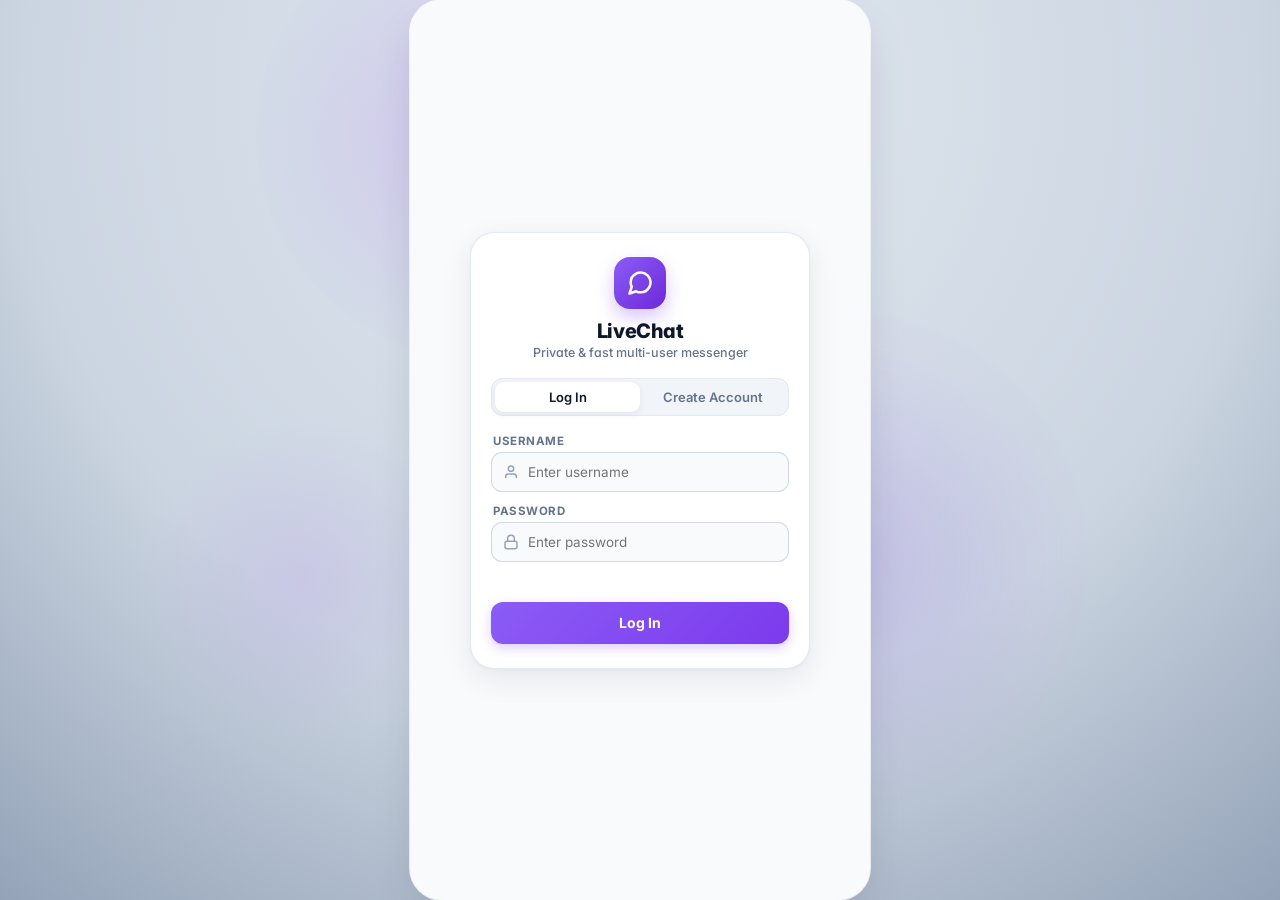
==== commit 7b1b0fb4: "Optimize CSS for faster framerates, layout containment, and fluid rendering" ====
--- a/index.html
+++ b/index.html
@@ -5,7 +5,7 @@
   <meta name="viewport" content="width=device-width, initial-scale=1.0, maximum-scale=1.0, user-scalable=no, viewport-fit=cover, interactive-widget=resizes-content">
   <title>LiveChat</title>
   <meta name="description" content="Professional real-time chat application with iconic Apple liquid glassmorphism, live keystroke streaming, and secure passcode lock.">
-  <link rel="stylesheet" href="static/style.css?v=17.0">
+  <link rel="stylesheet" href="static/style.css?v=19.0">
   <link rel="preconnect" href="https://fonts.googleapis.com">
   <link rel="preconnect" href="https://fonts.gstatic.com" crossorigin>
   <link href="https://fonts.googleapis.com/css2?family=Inter:ital,opsz,wght@0,14..32,100..900;1,14..32,100..900&family=Plus+Jakarta+Sans:ital,wght@0,300..800;1,300..800&display=swap" rel="stylesheet">
@@ -610,6 +610,6 @@
     </div>
   </div>
 
-  <script src="static/app.js?v=17.0"></script>
+  <script src="static/app.js?v=19.0"></script>
 </body>
 </html>
--- a/static/style.css
+++ b/static/style.css
@@ -158,8 +158,9 @@
   -webkit-backface-visibility: hidden;
   perspective: 1000px;
   -webkit-perspective: 1000px;
-  transition: transform 0.26s cubic-bezier(0.22, 1, 0.36, 1);
+  transition: transform 0.20s cubic-bezier(0.16, 1, 0.3, 1);
   overflow: hidden;
+  contain: layout style paint;
 }
 
 .chats-screen {
@@ -176,7 +177,7 @@
 }
 
 .chat-app.in-chat .chats-screen {
-  transform: translate3d(-24%, 0, 0);
+  transform: translate3d(-18%, 0, 0);
   pointer-events: none;
 }
 
@@ -195,9 +196,7 @@
   align-items: center;
   justify-content: space-between;
   padding: calc(14px + env(safe-area-inset-top, 0px)) 16px 12px 16px;
-  background: rgba(255, 255, 255, 0.94);
-  backdrop-filter: blur(20px);
-  -webkit-backdrop-filter: blur(20px);
+  background: #FFFFFF;
   border-bottom: 1px solid rgba(226, 232, 240, 0.9);
   flex-shrink: 0;
   box-shadow: 0 1px 4px rgba(15, 23, 42, 0.03);
@@ -277,7 +276,7 @@
   border-radius: 12px;
   padding: 7px 12px;
   gap: 8px;
-  transition: all 0.2s ease;
+  transition: background-color 0.15s ease, border-color 0.15s ease, box-shadow 0.15s ease;
 }
 
 .chats-search-pill:focus-within {
@@ -325,6 +324,8 @@
   flex: 1;
   overflow-y: auto;
   -webkit-overflow-scrolling: touch;
+  overscroll-behavior-y: contain;
+  touch-action: pan-y;
   padding: 8px 14px 20px 14px;
 }
 
@@ -365,12 +366,16 @@
   border: 1px solid rgba(226, 232, 240, 0.95);
   box-shadow: 0 2px 6px rgba(15, 23, 42, 0.03);
   cursor: pointer;
-  transition: transform 0.18s cubic-bezier(0.16, 1, 0.3, 1), background-color 0.18s ease, box-shadow 0.18s ease, border-color 0.18s ease;
+  transition: transform 0.14s cubic-bezier(0.16, 1, 0.3, 1), background-color 0.14s ease, box-shadow 0.14s ease, border-color 0.14s ease;
   position: relative;
   user-select: none;
   -webkit-user-select: none;
   text-align: left;
   width: 100%;
+  touch-action: manipulation;
+  contain: layout style;
+  content-visibility: auto;
+  contain-intrinsic-size: 0 72px;
 }
 
 .chat-list-card:hover {
@@ -411,7 +416,7 @@
   border: 2.5px solid #FFFFFF;
   border-radius: 50%;
   box-shadow: 0 1px 3px rgba(0, 0, 0, 0.16);
-  transition: all 0.25s cubic-bezier(0.34, 1.56, 0.64, 1);
+  transition: background-color 0.18s ease, box-shadow 0.18s ease, transform 0.18s ease;
   z-index: 2;
 }
 
@@ -556,7 +561,7 @@
   color: #8B5CF6;
   border-radius: 12px;
   cursor: pointer;
-  transition: all 0.15s ease;
+  transition: transform 0.12s cubic-bezier(0.16, 1, 0.3, 1), background-color 0.12s ease;
   margin-right: 2px;
   flex-shrink: 0;
   user-select: none;
@@ -780,6 +785,8 @@
   scroll-padding-bottom: 24px;
   user-select: none;
   -webkit-user-select: none;
+  touch-action: pan-y;
+  will-change: scroll-position;
 }
 
 .chat-bottom-anchor {
@@ -824,6 +831,9 @@
   -webkit-tap-highlight-color: transparent;
   user-select: none;
   -webkit-user-select: none;
+  contain: layout style;
+  content-visibility: auto;
+  contain-intrinsic-size: 0 44px;
 }
 
 .message-row.outgoing + .message-row.incoming,
@@ -1573,8 +1583,10 @@
   align-items: center;
   justify-content: center;
   padding: 20px;
-  transition: opacity 0.22s ease, transform 0.22s ease;
+  transition: opacity 0.18s cubic-bezier(0.16, 1, 0.3, 1), transform 0.18s cubic-bezier(0.16, 1, 0.3, 1);
   overflow: hidden;
+  will-change: opacity, transform;
+  backface-visibility: hidden;
 }
 
 .pin-overlay.unlocked {
@@ -1641,7 +1653,7 @@
   border-radius: 50%;
   border: 2px solid rgba(148, 163, 184, 0.6);
   background: transparent;
-  transition: all 0.15s ease;
+  transition: transform 0.12s cubic-bezier(0.16, 1, 0.3, 1), background-color 0.12s ease, border-color 0.12s ease;
 }
 
 .pin-dot.filled {
@@ -2078,7 +2090,7 @@
   align-items: center;
   justify-content: center;
   box-shadow: 0 3px 10px rgba(139, 92, 246, 0.22);
-  transition: all 0.2s cubic-bezier(0.16, 1, 0.3, 1);
+  transition: transform 0.15s cubic-bezier(0.16, 1, 0.3, 1), background-color 0.15s ease, border-color 0.15s ease, color 0.15s ease, box-shadow 0.15s ease;
 }
 
 .swipe-reply-indicator.ready .swipe-reply-icon-circle {
@@ -2193,7 +2205,7 @@
   align-items: center;
   justify-content: center;
   color: #64748B;
-  transition: all 0.15s ease;
+  transition: transform 0.12s ease, background-color 0.12s ease, color 0.12s ease;
   flex-shrink: 0;
   padding: 0;
 }
@@ -2436,7 +2448,7 @@
   color: #64748B;
   border-radius: 9px;
   cursor: pointer;
-  transition: all 0.16s ease;
+  transition: background-color 0.14s ease, color 0.14s ease, box-shadow 0.14s ease;
 }
 
 .auth-tab-btn.active {
@@ -2557,7 +2569,7 @@
   border: 2px solid transparent;
   padding: 2px;
   cursor: pointer;
-  transition: all 0.15s ease;
+  transition: transform 0.12s ease, border-color 0.12s ease;
   flex-shrink: 0;
 }
 
@@ -2669,7 +2681,9 @@
   overflow: hidden;
   box-shadow: 0 16px 40px rgba(15, 23, 42, 0.15);
   border: 1px solid rgba(226, 232, 240, 0.9);
-  animation: sheetSlideUp 0.22s cubic-bezier(0.16, 1, 0.3, 1);
+  will-change: transform, opacity;
+  backface-visibility: hidden;
+  animation: sheetSlideUp 0.20s cubic-bezier(0.16, 1, 0.3, 1);
 }
 
 @keyframes sheetSlideUp {
@@ -2704,7 +2718,7 @@
   font-size: 20px;
   color: #64748B;
   cursor: pointer;
-  transition: all 0.15s ease;
+  transition: background-color 0.12s ease, color 0.12s ease, transform 0.12s ease;
 }
 
 .sheet-close-btn:hover {
@@ -2736,7 +2750,10 @@
   background: #F8FAFC;
   border: 1px solid rgba(226, 232, 240, 0.8);
   cursor: pointer;
-  transition: all 0.15s ease;
+  transition: transform 0.12s cubic-bezier(0.16, 1, 0.3, 1), background-color 0.12s ease, border-color 0.12s ease;
+  contain: layout style;
+  content-visibility: auto;
+  contain-intrinsic-size: 0 64px;
 }
 
 .user-dir-card:hover {
@@ -2769,7 +2786,7 @@
   background: #8A8D91;
   border: 2px solid #FFFFFF;
   box-shadow: 0 1px 3px rgba(0, 0, 0, 0.16);
-  transition: all 0.2s ease;
+  transition: background-color 0.18s ease, box-shadow 0.18s ease, transform 0.18s ease;
 }
 
 .user-dir-badge.is-online {
@@ -2861,7 +2878,7 @@
   justify-content: center;
   gap: 8px;
   cursor: pointer;
-  transition: all 0.15s ease;
+  transition: background-color 0.14s ease, border-color 0.14s ease, color 0.14s ease, transform 0.12s ease;
 }
 
 .profile-action-btn.primary {
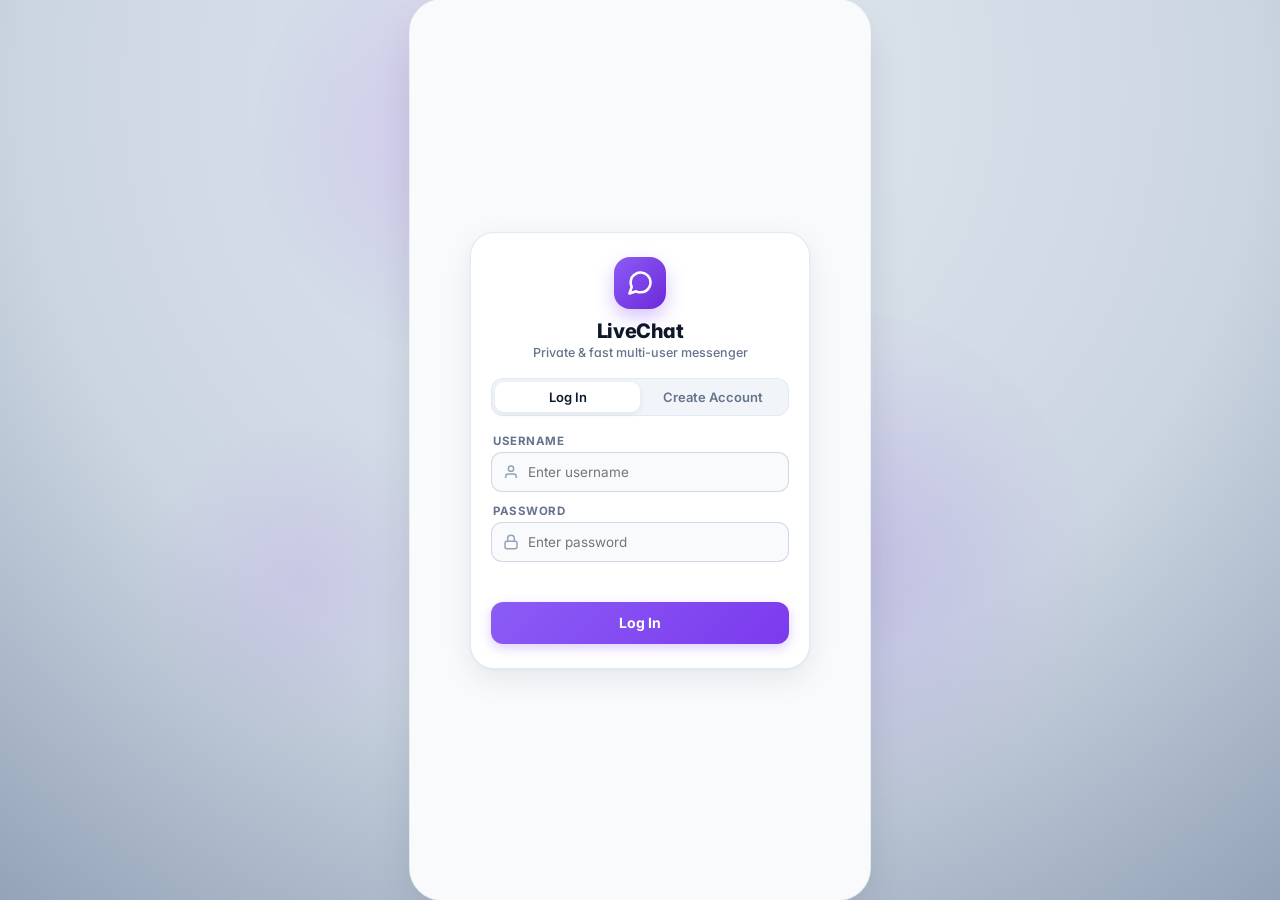
==== commit 7fa2ccb6: "Restructure frontend into modern ES6 modular architecture with virtual overlay containment" ====
--- a/index.html
+++ b/index.html
@@ -5,7 +5,7 @@
   <meta name="viewport" content="width=device-width, initial-scale=1.0, maximum-scale=1.0, user-scalable=no, viewport-fit=cover, interactive-widget=resizes-content">
   <title>LiveChat</title>
   <meta name="description" content="Professional real-time chat application with iconic Apple liquid glassmorphism, live keystroke streaming, and secure passcode lock.">
-  <link rel="stylesheet" href="static/style.css?v=19.0">
+  <link rel="stylesheet" href="static/css/main.css?v=23.0">
   <link rel="preconnect" href="https://fonts.googleapis.com">
   <link rel="preconnect" href="https://fonts.gstatic.com" crossorigin>
   <link href="https://fonts.googleapis.com/css2?family=Inter:ital,opsz,wght@0,14..32,100..900;1,14..32,100..900&family=Plus+Jakarta+Sans:ital,wght@0,300..800;1,300..800&display=swap" rel="stylesheet">
@@ -610,6 +610,6 @@
     </div>
   </div>
 
-  <script src="static/app.js?v=19.0"></script>
+  <script type="module" src="static/js/app.js?v=23.0"></script>
 </body>
 </html>
--- a/static/css/main.css
+++ b/static/css/main.css
@@ -0,0 +1,50 @@
+/* LiveChat — Master Modular CSS Entrypoint
+   Google / Facebook / Gemini High-Performance Architecture
+   Enforces strict layer containment & eliminates background GPU compositing lag */
+
+@import url('../style.css');
+
+/* ══════════════════════════════════════════════════════════
+   HIGH-PERFORMANCE VIRTUAL DOM & MODAL CONTAINMENT
+   Completely unloads off-screen/closed overlays from rendering & GPU memory
+   ══════════════════════════════════════════════════════════ */
+.pin-overlay[style*="display: none"],
+.auth-overlay[style*="display: none"],
+.passkey-setup-modal[style*="display: none"],
+.profile-modal[style*="display: none"],
+.users-modal[style*="display: none"],
+.image-lightbox[style*="display: none"],
+.emoji-popover[style*="display: none"] {
+  content-visibility: hidden;
+  contain: strict;
+  pointer-events: none !important;
+  will-change: auto;
+}
+
+/* Hardware accelerated layer isolation */
+.chat-app {
+  contain: layout style;
+  transform: translateZ(0);
+}
+
+.chat-messages {
+  contain: layout style;
+  scroll-behavior: smooth;
+  -webkit-overflow-scrolling: touch;
+}
+
+.chats-list-container {
+  contain: layout style;
+  -webkit-overflow-scrolling: touch;
+}
+
+/* Micro-optimized touch response */
+button, 
+.action-icon-btn, 
+.chat-card-item, 
+.voice-play-btn, 
+.pin-key-btn {
+  touch-action: manipulation;
+  user-select: none;
+  -webkit-user-select: none;
+}
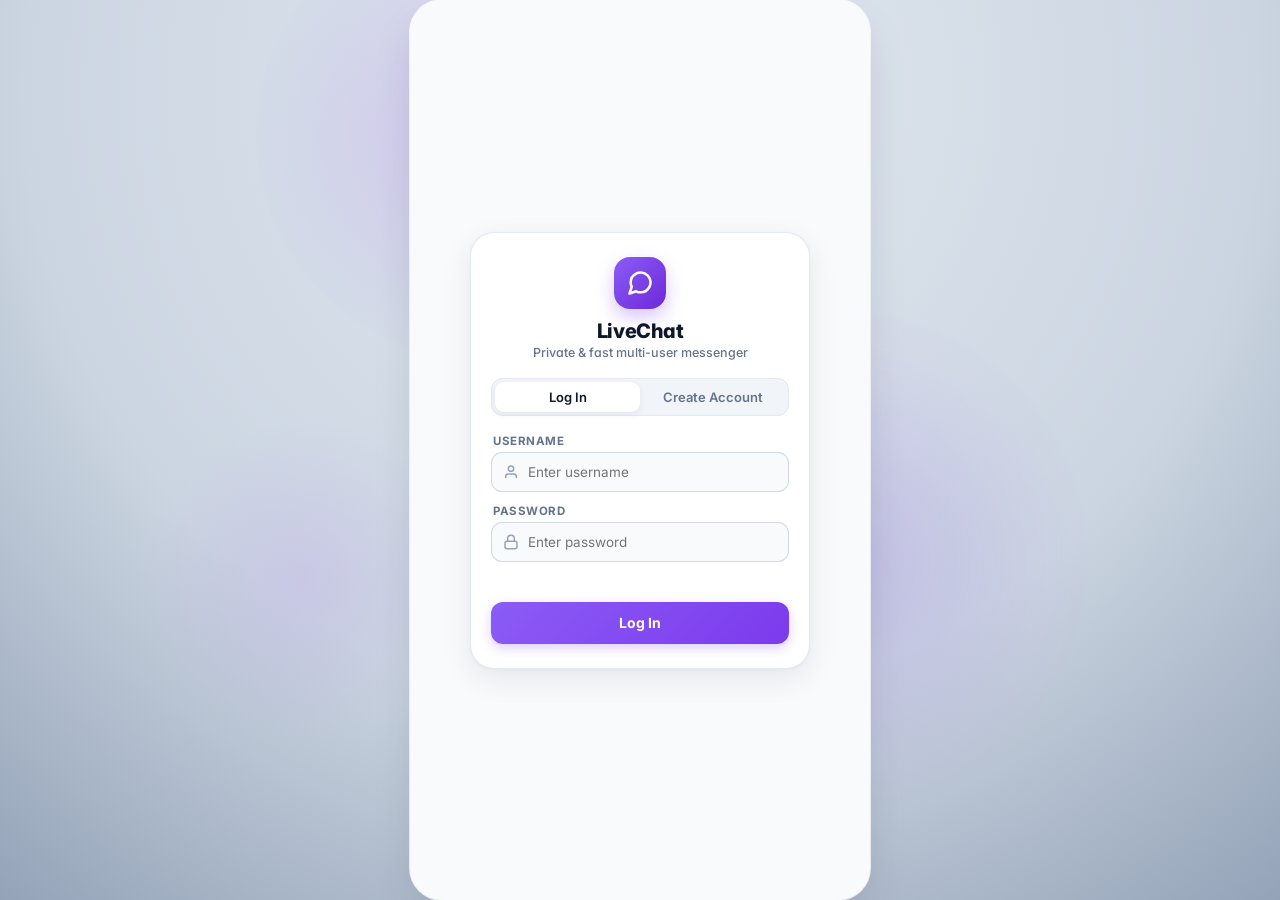
==== commit 211a52bb: "Revert "Restructure frontend into modern ES6 modular architecture with virtual overlay containment" " ====
--- a/index.html
+++ b/index.html
@@ -5,7 +5,7 @@
   <meta name="viewport" content="width=device-width, initial-scale=1.0, maximum-scale=1.0, user-scalable=no, viewport-fit=cover, interactive-widget=resizes-content">
   <title>LiveChat</title>
   <meta name="description" content="Professional real-time chat application with iconic Apple liquid glassmorphism, live keystroke streaming, and secure passcode lock.">
-  <link rel="stylesheet" href="static/css/main.css?v=23.0">
+  <link rel="stylesheet" href="static/style.css?v=22.0">
   <link rel="preconnect" href="https://fonts.googleapis.com">
   <link rel="preconnect" href="https://fonts.gstatic.com" crossorigin>
   <link href="https://fonts.googleapis.com/css2?family=Inter:ital,opsz,wght@0,14..32,100..900;1,14..32,100..900&family=Plus+Jakarta+Sans:ital,wght@0,300..800;1,300..800&display=swap" rel="stylesheet">
@@ -610,6 +610,6 @@
     </div>
   </div>
 
-  <script type="module" src="static/js/app.js?v=23.0"></script>
+  <script src="static/app.js?v=22.0"></script>
 </body>
 </html>
--- a/static/style.css
+++ b/static/style.css
@@ -0,0 +1,3021 @@
+@import url('https://fonts.googleapis.com/css2?family=Inter:ital,opsz,wght@0,14..32,100..900;1,14..32,100..900&family=Plus+Jakarta+Sans:ital,wght@0,300..800;1,300..800&display=swap');
+
+:root {
+  --font-sans: 'Inter', -apple-system, BlinkMacSystemFont, "SF Pro Display", "SF Pro Text", "Plus Jakarta Sans", system-ui, sans-serif;
+  --bg-main: #F1F5F9;
+  --text-primary: #0F172A;
+  --text-secondary: #64748B;
+  --text-muted: #94A3B8;
+  
+  /* Apple Purple & Clean Tokens */
+  --apple-purple: #8B5CF6;
+  --apple-purple-dark: #7C3AED;
+  --apple-purple-glow: rgba(139, 92, 246, 0.28);
+  
+  /* Theme aliases */
+  --apple-blue: #8B5CF6;
+  --apple-blue-dark: #7C3AED;
+  --apple-blue-glow: rgba(139, 92, 246, 0.28);
+  
+  --bubble-incoming-bg: #FFFFFF;
+  --bubble-outgoing-bg: linear-gradient(180deg, #8B5CF6 0%, #7C3AED 100%);
+  --danger-color: #EF4444;
+}
+
+* {
+  box-sizing: border-box;
+  margin: 0;
+  padding: 0;
+  -webkit-tap-highlight-color: transparent;
+}
+
+html, body {
+  height: 100%;
+  width: 100%;
+  overflow: hidden;
+  position: fixed;
+  overscroll-behavior: none;
+  touch-action: manipulation;
+}
+
+body {
+  font-family: var(--font-sans);
+  font-feature-settings: "cv02", "cv03", "cv04", "cv11", "ss01";
+  background: radial-gradient(circle at 50% 10%, #E2E8F0 0%, #CBD5E1 60%, #94A3B8 100%);
+  color: var(--text-primary);
+  display: flex;
+  justify-content: center;
+  align-items: center;
+  -webkit-font-smoothing: antialiased;
+  -moz-osx-font-smoothing: grayscale;
+  text-rendering: optimizeSpeed;
+}
+
+button, input, textarea, select {
+  font-family: inherit;
+}
+
+/* ══════════════════════════════════════════════════
+   HIGH-PERFORMANCE AMBIENT BACKDROP (ZERO GPU CHURN)
+   ══════════════════════════════════════════════════ */
+.desktop-wallpaper-glow {
+  position: fixed;
+  border-radius: 50%;
+  pointer-events: none;
+  z-index: 0;
+  opacity: 0.5;
+}
+
+.desktop-wallpaper-glow--1 {
+  top: -10%;
+  left: 20%;
+  width: 450px;
+  height: 450px;
+  background: radial-gradient(circle, rgba(168, 85, 247, 0.38) 0%, rgba(139, 92, 246, 0.08) 60%, transparent 75%);
+}
+
+.desktop-wallpaper-glow--2 {
+  bottom: 10%;
+  right: 15%;
+  width: 500px;
+  height: 500px;
+  background: radial-gradient(circle, rgba(124, 58, 237, 0.32) 0%, rgba(192, 132, 252, 0.08) 60%, transparent 75%);
+}
+
+.desktop-wallpaper-glow--3 {
+  top: 45%;
+  left: 10%;
+  width: 350px;
+  height: 350px;
+  background: radial-gradient(circle, rgba(168, 85, 247, 0.22) 0%, transparent 65%);
+}
+
+/* ══════════════════════════════════════════════════
+   FAST & CRISP APP CONTAINER
+   ══════════════════════════════════════════════════ */
+.chat-app {
+  width: 100%;
+  max-width: 460px;
+  height: 100vh;
+  height: 100dvh;
+  background: rgba(248, 250, 252, 0.96);
+  display: flex;
+  flex-direction: column;
+  position: relative;
+  overflow: hidden;
+  border-radius: 32px;
+  box-shadow: 
+    0 20px 48px -12px rgba(15, 23, 42, 0.18),
+    0 0 0 1px rgba(255, 255, 255, 0.85);
+  z-index: 5;
+}
+
+.liquid-glass-rim {
+  display: none;
+}
+
+@media (max-width: 500px) {
+  body {
+    background: #E2E8F0;
+  }
+  .chat-app {
+    max-width: 100%;
+    border-radius: 0;
+    box-shadow: none;
+    border: none;
+  }
+}
+
+/* Background Subtle Prismatic Lines */
+.background-watermark {
+  position: absolute;
+  inset: 0;
+  pointer-events: none;
+  opacity: 0.18;
+  z-index: 1;
+}
+.background-watermark svg {
+  width: 100%;
+  height: 100%;
+  object-fit: cover;
+}
+
+/* ══════════════════════════════════════════════════
+   DUAL-SCREEN NAVIGATION (ULTRA-SMOOTH GPU TRANSITIONS)
+   ══════════════════════════════════════════════════ */
+.chats-screen,
+.conversation-screen {
+  position: absolute;
+  inset: 0;
+  display: flex;
+  flex-direction: column;
+  width: 100%;
+  height: 100%;
+  background: #F8FAFC;
+  transform: translate3d(0, 0, 0);
+  will-change: transform;
+  backface-visibility: hidden;
+  -webkit-backface-visibility: hidden;
+  perspective: 1000px;
+  -webkit-perspective: 1000px;
+  transition: transform 0.20s cubic-bezier(0.16, 1, 0.3, 1);
+  overflow: hidden;
+  contain: layout style paint;
+}
+
+.chats-screen {
+  z-index: 2;
+  transform: translate3d(0, 0, 0);
+  pointer-events: auto;
+}
+
+.conversation-screen {
+  z-index: 3;
+  transform: translate3d(100%, 0, 0);
+  pointer-events: none;
+  box-shadow: -6px 0 24px rgba(15, 23, 42, 0.08);
+}
+
+.chat-app.in-chat .chats-screen {
+  transform: translate3d(-18%, 0, 0);
+  pointer-events: none;
+}
+
+.chat-app.in-chat .conversation-screen {
+  transform: translate3d(0, 0, 0);
+  pointer-events: auto;
+}
+
+/* ══════════════════════════════════════════════════
+   CHATS LIST SCREEN (HEADER, SEARCH, CARDS)
+   ══════════════════════════════════════════════════ */
+.chats-screen-header {
+  position: relative;
+  z-index: 10;
+  display: flex;
+  align-items: center;
+  justify-content: space-between;
+  padding: calc(14px + env(safe-area-inset-top, 0px)) 16px 12px 16px;
+  background: #FFFFFF;
+  border-bottom: 1px solid rgba(226, 232, 240, 0.9);
+  flex-shrink: 0;
+  box-shadow: 0 1px 4px rgba(15, 23, 42, 0.03);
+}
+
+.chats-header-left {
+  display: flex;
+  align-items: center;
+  gap: 12px;
+}
+
+.chats-user-avatar-wrap {
+  position: relative;
+  width: 42px;
+  height: 42px;
+  border-radius: 50%;
+  flex-shrink: 0;
+}
+
+.chats-user-avatar {
+  width: 100%;
+  height: 100%;
+  border-radius: 50%;
+  object-fit: cover;
+  border: 2px solid #FFFFFF;
+  box-shadow: 0 2px 6px rgba(15, 23, 42, 0.1);
+  background: #E2E8F0;
+  display: block;
+}
+
+.chats-user-badge {
+  position: absolute;
+  bottom: -1px;
+  right: -1px;
+  width: 13px;
+  height: 13px;
+  background: #31A24C;
+  border: 2.5px solid #FFFFFF;
+  border-radius: 50%;
+  box-shadow: 0 1px 3px rgba(0, 0, 0, 0.2);
+  animation: fb-active-glow 2.8s infinite ease-in-out;
+  z-index: 2;
+}
+
+
+.chats-title-group {
+  display: flex;
+  flex-direction: column;
+}
+
+.chats-header-title {
+  font-size: 19px;
+  font-weight: 700;
+  color: var(--text-primary);
+  line-height: 1.2;
+  letter-spacing: -0.3px;
+}
+
+.chats-user-subtitle {
+  font-size: 11.5px;
+  font-weight: 500;
+  color: var(--text-secondary);
+}
+
+/* Glassmorphic Search Bar */
+.chats-search-bar-wrap {
+  padding: 10px 16px 8px 16px;
+  flex-shrink: 0;
+}
+
+.chats-search-pill {
+  position: relative;
+  display: flex;
+  align-items: center;
+  background: rgba(226, 232, 240, 0.65);
+  border: 1px solid rgba(203, 213, 225, 0.6);
+  border-radius: 12px;
+  padding: 7px 12px;
+  gap: 8px;
+  transition: background-color 0.15s ease, border-color 0.15s ease, box-shadow 0.15s ease;
+}
+
+.chats-search-pill:focus-within {
+  background: #FFFFFF;
+  border-color: #8B5CF6;
+  box-shadow: 0 0 0 3px rgba(139, 92, 246, 0.14);
+}
+
+.chats-search-icon {
+  color: #94A3B8;
+  flex-shrink: 0;
+}
+
+.chats-search-input {
+  border: none;
+  background: transparent;
+  outline: none;
+  font-size: 14px;
+  color: var(--text-primary);
+  width: 100%;
+}
+
+.chats-search-input::placeholder {
+  color: #94A3B8;
+}
+
+.chats-search-clear {
+  background: rgba(148, 163, 184, 0.2);
+  border: none;
+  border-radius: 50%;
+  width: 18px;
+  height: 18px;
+  display: flex;
+  align-items: center;
+  justify-content: center;
+  font-size: 14px;
+  color: #64748B;
+  cursor: pointer;
+  padding: 0;
+  line-height: 1;
+}
+
+/* Scrollable Chats List */
+.chats-scroll-body {
+  flex: 1;
+  overflow-y: auto;
+  -webkit-overflow-scrolling: touch;
+  overscroll-behavior-y: contain;
+  touch-action: pan-y;
+  padding: 8px 14px 20px 14px;
+}
+
+.chats-section-header {
+  display: flex;
+  align-items: center;
+  justify-content: space-between;
+  padding: 6px 6px 8px 6px;
+  font-size: 12px;
+  font-weight: 700;
+  text-transform: uppercase;
+  letter-spacing: 0.6px;
+  color: #94A3B8;
+}
+
+.chats-count-badge {
+  background: rgba(139, 92, 246, 0.1);
+  color: #8B5CF6;
+  font-size: 11px;
+  font-weight: 700;
+  padding: 1px 7px;
+  border-radius: 999px;
+}
+
+.chats-list {
+  display: flex;
+  flex-direction: column;
+  gap: 8px;
+}
+
+.chat-list-card {
+  display: flex;
+  align-items: center;
+  gap: 13px;
+  padding: 12px 14px;
+  border-radius: 18px;
+  background: rgba(255, 255, 255, 0.9);
+  border: 1px solid rgba(226, 232, 240, 0.95);
+  box-shadow: 0 2px 6px rgba(15, 23, 42, 0.03);
+  cursor: pointer;
+  transition: transform 0.14s cubic-bezier(0.16, 1, 0.3, 1), background-color 0.14s ease, box-shadow 0.14s ease, border-color 0.14s ease;
+  position: relative;
+  user-select: none;
+  -webkit-user-select: none;
+  text-align: left;
+  width: 100%;
+  touch-action: manipulation;
+  contain: layout style;
+  content-visibility: auto;
+  contain-intrinsic-size: 0 72px;
+}
+
+.chat-list-card:hover {
+  background: #FFFFFF;
+  transform: translateY(-1px);
+  box-shadow: 0 6px 16px rgba(15, 23, 42, 0.07);
+  border-color: rgba(139, 92, 246, 0.35);
+}
+
+.chat-list-card:active {
+  transform: scale(0.985);
+}
+
+.chat-card-avatar-wrap {
+  position: relative;
+  width: 48px;
+  height: 48px;
+  flex-shrink: 0;
+}
+
+.chat-card-avatar {
+  width: 100%;
+  height: 100%;
+  border-radius: 50%;
+  object-fit: cover;
+  border: 2px solid #FFFFFF;
+  box-shadow: 0 2px 6px rgba(15, 23, 42, 0.08);
+  background: #E2E8F0;
+}
+
+.chat-card-badge {
+  position: absolute;
+  bottom: -1px;
+  right: -1px;
+  width: 14px;
+  height: 14px;
+  background: #8A8D91;
+  border: 2.5px solid #FFFFFF;
+  border-radius: 50%;
+  box-shadow: 0 1px 3px rgba(0, 0, 0, 0.16);
+  transition: background-color 0.18s ease, box-shadow 0.18s ease, transform 0.18s ease;
+  z-index: 2;
+}
+
+.chat-card-badge.is-online {
+  background: #31A24C;
+  border-color: #FFFFFF;
+  box-shadow: 0 0 0 2px rgba(49, 162, 76, 0.22), 0 1px 3px rgba(0, 0, 0, 0.16);
+  animation: fb-pulse 2.4s infinite cubic-bezier(0.4, 0, 0.6, 1);
+}
+
+
+.chat-card-body {
+  flex: 1;
+  min-width: 0;
+  display: flex;
+  flex-direction: column;
+  gap: 3px;
+}
+
+.chat-card-row-top {
+  display: flex;
+  align-items: center;
+  justify-content: space-between;
+  gap: 8px;
+}
+
+.chat-card-name-wrap {
+  display: flex;
+  align-items: center;
+  gap: 6px;
+  min-width: 0;
+}
+
+.chat-card-name {
+  font-size: 15.5px;
+  font-weight: 700;
+  color: var(--text-primary);
+  white-space: nowrap;
+  overflow: hidden;
+  text-overflow: ellipsis;
+  letter-spacing: -0.2px;
+}
+
+.chat-card-time {
+  font-size: 11.5px;
+  font-weight: 500;
+  color: #94A3B8;
+  white-space: nowrap;
+  flex-shrink: 0;
+}
+
+.chat-card-row-bottom {
+  display: flex;
+  align-items: center;
+  justify-content: space-between;
+  gap: 8px;
+}
+
+.chat-card-preview {
+  font-size: 13px;
+  color: var(--text-secondary);
+  white-space: nowrap;
+  overflow: hidden;
+  text-overflow: ellipsis;
+  flex: 1;
+  min-width: 0;
+  line-height: 1.3;
+}
+
+.chat-card-preview.is-typing {
+  color: #8B5CF6;
+  font-weight: 600;
+  display: flex;
+  align-items: center;
+  gap: 4px;
+}
+
+.chat-card-unread-dot {
+  width: 8px;
+  height: 8px;
+  border-radius: 50%;
+  background: #8B5CF6;
+  flex-shrink: 0;
+}
+
+.chat-card-chevron {
+  color: #CBD5E1;
+  flex-shrink: 0;
+  transition: transform 0.15s ease;
+}
+
+.chat-list-card:hover .chat-card-chevron {
+  transform: translateX(2px);
+  color: #8B5CF6;
+}
+
+.chats-empty-state {
+  display: flex;
+  flex-direction: column;
+  align-items: center;
+  justify-content: center;
+  gap: 8px;
+  padding: 40px 20px;
+  color: #94A3B8;
+  font-size: 14px;
+}
+
+/* ══════════════════════════════════════════════════
+   HEADER NAVIGATION (CONVERSATION VIEW)
+   ══════════════════════════════════════════════════ */
+.chat-header {
+  position: relative;
+  z-index: 10;
+  display: flex;
+  align-items: center;
+  justify-content: space-between;
+  padding: calc(14px + env(safe-area-inset-top, 0px)) 16px 12px 16px;
+  background: rgba(255, 255, 255, 0.94);
+  border-bottom: 1px solid rgba(226, 232, 240, 0.9);
+  flex-shrink: 0;
+  box-shadow: 0 1px 4px rgba(15, 23, 42, 0.03);
+}
+
+.header-left {
+  display: flex;
+  align-items: center;
+  gap: 8px;
+  cursor: pointer;
+  -webkit-tap-highlight-color: transparent;
+  user-select: none;
+  min-width: 0;
+}
+
+.chat-back-btn {
+  display: inline-flex;
+  align-items: center;
+  justify-content: center;
+  width: 34px;
+  height: 34px;
+  background: rgba(139, 92, 246, 0.09);
+  border: 1px solid rgba(139, 92, 246, 0.22);
+  color: #8B5CF6;
+  border-radius: 12px;
+  cursor: pointer;
+  transition: transform 0.12s cubic-bezier(0.16, 1, 0.3, 1), background-color 0.12s ease;
+  margin-right: 2px;
+  flex-shrink: 0;
+  user-select: none;
+  -webkit-tap-highlight-color: transparent;
+}
+
+.chat-back-btn:hover {
+  background: rgba(139, 92, 246, 0.18);
+  transform: translateX(-2px);
+}
+
+.chat-back-btn:active {
+  transform: scale(0.92);
+}
+
+.chat-back-btn .back-text {
+  display: none !important;
+}
+
+.avatar-wrapper {
+  position: relative;
+  width: 44px;
+  height: 44px;
+  display: flex;
+  align-items: center;
+  justify-content: center;
+}
+
+.avatar-glass-halo {
+  display: none;
+}
+
+.avatar-img {
+  width: 100%;
+  height: 100%;
+  border-radius: 50%;
+  object-fit: cover;
+  background: #E2E8F0;
+  display: block;
+  position: relative;
+  z-index: 2;
+  box-shadow: 0 2px 6px rgba(15, 23, 42, 0.1);
+  border: 2px solid #FFFFFF;
+}
+
+.avatar-badge {
+  position: absolute;
+  bottom: -1px;
+  right: -1px;
+  width: 14px;
+  height: 14px;
+  background: #31A24C;
+  border: 2.5px solid #FFFFFF;
+  border-radius: 50%;
+  z-index: 3;
+  display: flex;
+  align-items: center;
+  justify-content: center;
+  opacity: 0;
+  transform: scale(0.3);
+  pointer-events: none;
+  box-shadow: 0 1px 3px rgba(0, 0, 0, 0.16);
+  transition: opacity 0.25s cubic-bezier(0.34, 1.56, 0.64, 1), transform 0.25s cubic-bezier(0.34, 1.56, 0.64, 1);
+}
+
+.avatar-badge.is-online {
+  opacity: 1;
+  transform: scale(1);
+  pointer-events: auto;
+  box-shadow: 0 0 0 2px rgba(49, 162, 76, 0.22), 0 1px 3px rgba(0, 0, 0, 0.16);
+  animation: fb-pulse 2.4s infinite cubic-bezier(0.4, 0, 0.6, 1);
+}
+
+.avatar-badge-core {
+  display: none;
+}
+
+.user-info {
+  display: flex;
+  flex-direction: column;
+  justify-content: center;
+  gap: 1px;
+}
+
+.user-name {
+  font-family: var(--font-sans);
+  font-size: 16px;
+  font-weight: 700;
+  color: var(--text-primary);
+  line-height: 1.2;
+  letter-spacing: -0.2px;
+}
+
+.user-status-capsule {
+  display: inline-flex;
+  align-items: center;
+  background: rgba(241, 245, 249, 0.9);
+  padding: 1px 8px;
+  border-radius: 999px;
+  border: 1px solid rgba(226, 232, 240, 0.9);
+  width: fit-content;
+  max-width: 190px;
+}
+
+.user-status {
+  font-family: var(--font-sans);
+  font-size: 11px;
+  font-weight: 500;
+  color: var(--text-secondary);
+  line-height: 1.2;
+  white-space: nowrap;
+  overflow: hidden;
+  text-overflow: ellipsis;
+}
+
+.user-status.is-online {
+  color: #059669;
+  font-weight: 600;
+}
+
+.user-status.is-typing {
+  color: #8B5CF6;
+  font-weight: 600;
+}
+
+/* Header Actions */
+.header-actions-capsule {
+  display: flex;
+  align-items: center;
+  background: rgba(241, 245, 249, 0.95);
+  border: 1px solid rgba(226, 232, 240, 0.9);
+  border-radius: 999px;
+  padding: 2px 4px;
+  gap: 2px;
+}
+
+.header-action-divider {
+  width: 1px;
+  height: 14px;
+  background: rgba(203, 213, 225, 0.8);
+  margin: 0 1px;
+}
+
+.action-icon-btn,
+.action-icon-btn:visited {
+  width: 32px;
+  height: 32px;
+  border-radius: 50%;
+  background: #FFFFFF;
+  border: 1px solid rgba(226, 232, 240, 0.9);
+  display: flex;
+  align-items: center;
+  justify-content: center;
+  color: #334155;
+  text-decoration: none;
+  cursor: pointer;
+  box-shadow: 0 1px 2px rgba(15, 23, 42, 0.04);
+  transition: transform 0.12s ease, background 0.12s ease, color 0.12s ease;
+}
+
+.action-icon-btn.muted {
+  color: #94A3B8;
+  background: rgba(248, 250, 252, 0.7);
+}
+
+.action-icon-btn:hover {
+  background: #FFFFFF;
+  color: #8B5CF6;
+  transform: scale(1.05);
+}
+
+.action-icon-btn:active {
+  transform: scale(0.94);
+}
+
+.tiny-external-btn,
+.tiny-external-btn:visited {
+  width: 24px;
+  height: 24px;
+  border-radius: 50%;
+  background: #FFFFFF;
+  border: 1px solid rgba(226, 232, 240, 0.9);
+  display: inline-flex;
+  align-items: center;
+  justify-content: center;
+  color: #94A3B8;
+  text-decoration: none;
+  flex-shrink: 0;
+  cursor: pointer;
+  transition: transform 0.12s ease, color 0.12s ease;
+}
+
+.tiny-external-btn:hover {
+  color: #8B5CF6;
+  transform: scale(1.06);
+}
+
+.tiny-external-btn:active {
+  transform: scale(0.94);
+}
+
+/* ══════════════════════════════════════════════════
+   CHAT BODY & MESSAGE AREA (FAST & SNAPPY)
+   ══════════════════════════════════════════════════ */
+.chat-body {
+  position: relative;
+  z-index: 5;
+  flex: 1;
+  min-height: 0;
+  overflow-y: auto;
+  overflow-x: hidden;
+  padding: 12px 16px 20px 16px;
+  display: flex;
+  flex-direction: column;
+  gap: 4px;
+  scrollbar-width: thin;
+  scrollbar-color: rgba(0, 0, 0, 0.12) transparent;
+  overscroll-behavior-y: contain;
+  -webkit-overflow-scrolling: touch;
+  scroll-behavior: auto; /* Instant snappy scroll */
+  scroll-padding-bottom: 24px;
+  user-select: none;
+  -webkit-user-select: none;
+  touch-action: pan-y;
+  will-change: scroll-position;
+}
+
+.chat-bottom-anchor {
+  height: 6px;
+  width: 100%;
+  flex-shrink: 0;
+  pointer-events: none;
+  opacity: 0;
+}
+
+.chat-body::-webkit-scrollbar {
+  width: 4px;
+}
+
+.chat-body::-webkit-scrollbar-thumb {
+  background: rgba(0, 0, 0, 0.16);
+  border-radius: 4px;
+}
+
+/* Date Divider */
+.date-divider {
+  align-self: center;
+  margin: 8px 0 10px 0;
+  padding: 3px 12px;
+  font-size: 11px;
+  font-weight: 600;
+  color: #64748B;
+  background: rgba(255, 255, 255, 0.92);
+  border: 1px solid rgba(226, 232, 240, 0.9);
+  border-radius: 999px;
+  letter-spacing: 0.2px;
+  box-shadow: 0 1px 3px rgba(15, 23, 42, 0.03);
+}
+
+/* Message Rows */
+.message-row {
+  display: flex;
+  flex-direction: column;
+  max-width: 82%;
+  touch-action: manipulation;
+  cursor: pointer;
+  -webkit-tap-highlight-color: transparent;
+  user-select: none;
+  -webkit-user-select: none;
+  contain: layout style;
+  content-visibility: auto;
+  contain-intrinsic-size: 0 44px;
+}
+
+.message-row.outgoing + .message-row.incoming,
+.message-row.incoming + .message-row.outgoing {
+  margin-top: 6px;
+}
+
+.message-row.outgoing {
+  align-self: flex-end;
+  align-items: flex-end;
+}
+
+.message-row.incoming {
+  align-self: flex-start;
+  align-items: flex-start;
+}
+
+/* Bubble Groups */
+.bubble-group {
+  display: flex;
+  flex-direction: column;
+  gap: 2px;
+  width: 100%;
+  touch-action: manipulation;
+}
+
+.bubble {
+  padding: 9px 14px;
+  border-radius: 18px;
+  font-size: 14.5px;
+  line-height: 1.4;
+  font-weight: 500;
+  word-break: break-word;
+  position: relative;
+  touch-action: manipulation;
+}
+
+/* Outgoing Bubble */
+.message-row.outgoing .bubble {
+  background: var(--bubble-outgoing-bg);
+  color: #FFFFFF;
+  border-radius: 18px 18px 4px 18px;
+  padding-right: 18px;
+  box-shadow: 0 2px 8px -1px rgba(139, 92, 246, 0.35);
+  border: 1px solid rgba(255, 255, 255, 0.18);
+}
+
+/* Incoming Bubble */
+.message-row.incoming .bubble {
+  background: var(--bubble-incoming-bg);
+  color: #0F172A;
+  border: 1px solid rgba(226, 232, 240, 0.95);
+  box-shadow: 0 1px 3px rgba(15, 23, 42, 0.04);
+  border-radius: 18px 18px 18px 4px;
+}
+
+/* Grouping Curves */
+.message-row.outgoing:has(+ .message-row.outgoing) .bubble {
+  border-bottom-right-radius: 4px;
+}
+.message-row.outgoing + .message-row.outgoing .bubble {
+  border-top-right-radius: 4px;
+}
+.message-row.incoming:has(+ .message-row.incoming) .bubble {
+  border-bottom-left-radius: 4px;
+}
+.message-row.incoming + .message-row.incoming .bubble {
+  border-top-left-radius: 4px;
+}
+
+.message-time {
+  display: none;
+  font-size: 10px;
+  line-height: 1.1;
+  color: var(--text-muted);
+  font-weight: 500;
+  margin-top: 2px;
+  margin-bottom: 2px;
+  padding: 0 4px;
+  user-select: none;
+  -webkit-user-select: none;
+}
+
+.message-row.show-time > .message-time {
+  display: block;
+}
+
+/* ══════════════════════════════════════════════════
+   DELIVERY & SEEN STATUS INDICATORS (DOT STYLES)
+   ══════════════════════════════════════════════════ */
+.msg-status-badge {
+  display: inline-flex;
+  align-items: center;
+  justify-content: center;
+  position: absolute;
+  bottom: 5px;
+  right: 6px;
+  pointer-events: none;
+  z-index: 6;
+}
+
+/* For only send show nothing */
+.msg-status-badge.status-pending,
+.msg-status-badge.status-sent {
+  display: none !important;
+}
+
+.msg-status-badge .status-dot {
+  display: block;
+  width: 4.5px;
+  height: 4.5px;
+  border-radius: 50%;
+  box-shadow: none !important;
+  transition: background 0.18s ease;
+}
+
+/* For delivered a white small dot on current spaces */
+.msg-status-badge.status-delivered .status-dot,
+.msg-status-badge .status-dot.dot-delivered {
+  background: #FFFFFF;
+  box-shadow: none !important;
+}
+
+/* For seen, dots become orange that means seen */
+.msg-status-badge.status-seen .status-dot,
+.msg-status-badge .status-dot.dot-seen {
+  background: #FF9500; /* Crisp warm orange without glow */
+  box-shadow: none !important;
+}
+
+.message-row.incoming .msg-status-badge {
+  display: none !important;
+}
+
+/* Backward-compatible seen dot */
+.seen-dot {
+  display: none !important;
+}
+
+/* Chat list card live typing indicator badge */
+.chat-card-typing-indicator {
+  display: inline-flex;
+  align-items: center;
+  gap: 4px;
+  color: #059669;
+  font-weight: 600;
+  font-size: 13px;
+  line-height: 1.2;
+}
+
+.chat-card-typing-dots {
+  display: inline-flex;
+  align-items: center;
+  gap: 2.5px;
+  margin-right: 2px;
+}
+
+.chat-card-typing-dot {
+  width: 4px;
+  height: 4px;
+  border-radius: 50%;
+  background: #10B981;
+  animation: chatCardTypingBounce 1.2s infinite ease-in-out both;
+}
+
+.chat-card-typing-dot:nth-child(1) { animation-delay: -0.32s; }
+.chat-card-typing-dot:nth-child(2) { animation-delay: -0.16s; }
+.chat-card-typing-dot:nth-child(3) { animation-delay: 0s; }
+
+@keyframes chatCardTypingBounce {
+  0%, 80%, 100% { transform: scale(0.6); opacity: 0.35; }
+  40% { transform: scale(1.15); opacity: 1; }
+}
+
+
+/* ══════════════════════════════════════════════════
+   IMAGE MESSAGE BUBBLE
+   ══════════════════════════════════════════════════ */
+.bubble.image-bubble {
+  padding: 3px;
+  background: #FFFFFF;
+  box-shadow: 0 1px 4px rgba(15, 23, 42, 0.06);
+  overflow: hidden;
+  cursor: pointer;
+  position: relative;
+  max-width: 250px;
+}
+
+.message-row.outgoing .bubble.image-bubble {
+  background: #8B5CF6;
+  border-radius: 18px 18px 4px 18px;
+  border: 1px solid rgba(255, 255, 255, 0.2);
+}
+
+.message-row.incoming .bubble.image-bubble {
+  background: #FFFFFF;
+  border-radius: 18px 18px 18px 4px;
+  border: 1px solid rgba(226, 232, 240, 0.95);
+}
+
+.image-container {
+  position: relative;
+  width: 100%;
+  border-radius: 14px;
+  overflow: hidden;
+  display: flex;
+  align-items: center;
+  justify-content: center;
+  background: rgba(0, 0, 0, 0.04);
+}
+
+.chat-image-preview {
+  display: block;
+  width: 100%;
+  max-height: 280px;
+  object-fit: cover;
+  border-radius: 14px;
+  user-select: none;
+  -webkit-user-select: none;
+}
+
+.bubble.image-bubble .seen-dot,
+.bubble.image-bubble .msg-status-badge {
+  bottom: 8px;
+  right: 8px;
+  box-shadow: none;
+}
+
+/* ══════════════════════════════════════════════════
+   VOICE MESSAGE BUBBLE
+   ══════════════════════════════════════════════════ */
+.voice-bubble {
+  display: flex;
+  align-items: center;
+  gap: 10px;
+  padding: 3px 2px;
+  min-width: 180px;
+}
+
+.voice-play-btn {
+  width: 32px;
+  height: 32px;
+  border-radius: 50%;
+  background: #8B5CF6;
+  border: none;
+  outline: none;
+  cursor: pointer;
+  display: flex;
+  align-items: center;
+  justify-content: center;
+  color: #FFFFFF;
+  flex-shrink: 0;
+  box-shadow: 0 2px 6px rgba(139, 92, 246, 0.28);
+  transition: transform 0.12s ease;
+}
+
+.voice-play-btn:active {
+  transform: scale(0.92);
+}
+
+.voice-play-btn svg {
+  width: 14px;
+  height: 14px;
+}
+
+.voice-waveform {
+  display: flex;
+  align-items: center;
+  gap: 2.5px;
+  flex: 1;
+  height: 28px;
+  cursor: pointer;
+  position: relative;
+  padding: 2px 0;
+}
+
+.voice-waveform span {
+  width: 2.5px;
+  min-height: 4px;
+  background: #CBD5E1;
+  border-radius: 99px;
+  pointer-events: none;
+}
+
+.voice-duration {
+  font-size: 11.5px;
+  font-weight: 600;
+  color: #64748B;
+  min-width: 32px;
+  text-align: right;
+  font-variant-numeric: tabular-nums;
+  letter-spacing: 0.2px;
+}
+
+/* Outgoing Voice Message */
+.message-row.outgoing .voice-play-btn {
+  background: #FFFFFF;
+  color: #8B5CF6;
+  box-shadow: 0 2px 6px rgba(0, 0, 0, 0.15);
+}
+
+.message-row.outgoing .voice-waveform span {
+  background: rgba(255, 255, 255, 0.4);
+}
+
+.message-row.outgoing .voice-waveform span.played {
+  background: #FFFFFF;
+}
+
+.message-row.outgoing .voice-duration {
+  color: rgba(255, 255, 255, 0.9);
+}
+
+/* Incoming Voice Message */
+.message-row.incoming .voice-play-btn {
+  background: #8B5CF6;
+  color: #FFFFFF;
+}
+
+.message-row.incoming .voice-waveform span {
+  background: #CBD5E1;
+}
+
+.message-row.incoming .voice-waveform span.played {
+  background: #8B5CF6;
+}
+
+/* ══════════════════════════════════════════════════
+   LIVE STREAMING & SNAPPY TYPING BUBBLE
+   ══════════════════════════════════════════════════ */
+.bubble.live-typing-bubble {
+  border-radius: 18px 18px 18px 4px;
+  background: #FFFFFF;
+  border: 1px solid rgba(0, 122, 255, 0.4);
+  box-shadow: 0 2px 10px rgba(0, 122, 255, 0.08);
+  position: relative;
+  color: #0F172A;
+  font-weight: 500;
+  line-height: 1.4;
+}
+
+.streaming-text {
+  display: inline;
+}
+
+.message-row.live-typing-row {
+  opacity: 1;
+}
+
+.wave-char {
+  display: inline;
+  white-space: pre-wrap;
+}
+
+.streaming-cursor {
+  display: inline-block;
+  width: 2px;
+  height: 14px;
+  background: #8B5CF6;
+  margin-left: 2px;
+  border-radius: 999px;
+  vertical-align: -2px;
+  animation: peacefulCursorPulse 0.9s ease-in-out infinite;
+}
+
+@keyframes peacefulCursorPulse {
+  0%, 100% { opacity: 1; }
+  50% { opacity: 0.2; }
+}
+
+/* Typing Indicator (Dots) */
+.typing-indicator {
+  display: none;
+  align-self: flex-start;
+  background: #FFFFFF;
+  padding: 8px 14px;
+  border-radius: 18px 18px 18px 4px;
+  border: 1px solid rgba(226, 232, 240, 0.95);
+  box-shadow: 0 1px 3px rgba(15, 23, 42, 0.04);
+  gap: 4px;
+  align-items: center;
+  margin-top: 2px;
+}
+
+.typing-indicator.active {
+  display: flex;
+}
+
+.typing-dot {
+  width: 6px;
+  height: 6px;
+  background: #94A3B8;
+  border-radius: 50%;
+  animation: peacefulTypingBounce 1.2s infinite ease-in-out;
+}
+
+.typing-dot:nth-child(1) { animation-delay: 0s; }
+.typing-dot:nth-child(2) { animation-delay: 0.16s; }
+.typing-dot:nth-child(3) { animation-delay: 0.32s; }
+
+@keyframes peacefulTypingBounce {
+  0%, 60%, 100% {
+    transform: translateY(0);
+    opacity: 0.4;
+  }
+  30% {
+    transform: translateY(-3px);
+    opacity: 1;
+    background: #8B5CF6;
+  }
+}
+
+/* ══════════════════════════════════════════════════
+   BOTTOM INPUT BAR
+   ══════════════════════════════════════════════════ */
+.chat-footer {
+  position: relative;
+  z-index: 10;
+  padding: 8px 14px calc(10px + env(safe-area-inset-bottom, 0px)) 14px;
+  background: rgba(255, 255, 255, 0.96);
+  border-top: 1px solid rgba(226, 232, 240, 0.9);
+  flex-shrink: 0;
+  box-shadow: 0 -1px 4px rgba(15, 23, 42, 0.02);
+}
+
+.input-container {
+  display: flex;
+  align-items: center;
+  gap: 8px;
+  position: relative;
+  width: 100%;
+}
+
+.input-pill {
+  flex: 1;
+  min-width: 0;
+  height: 46px;
+  display: flex;
+  align-items: center;
+  background: #F8FAFC;
+  border: 1px solid rgba(203, 213, 225, 0.9);
+  border-radius: 24px;
+  padding: 0 14px 0 8px;
+  box-shadow: inset 0 1px 2px rgba(15, 23, 42, 0.03);
+  gap: 6px;
+  position: relative;
+  overflow: hidden;
+  transition: border-color 0.15s ease, box-shadow 0.15s ease;
+}
+
+.input-pill:focus-within,
+.input-pill.focused {
+  background: #FFFFFF;
+  border-color: #8B5CF6;
+  box-shadow: 0 0 0 2.5px rgba(139, 92, 246, 0.18);
+}
+
+.input-normal-content {
+  display: flex;
+  align-items: center;
+  width: 100%;
+  min-width: 0;
+  gap: 4px;
+}
+
+.input-icon-btn {
+  background: none;
+  border: none;
+  outline: none;
+  cursor: pointer;
+  padding: 4px;
+  display: flex;
+  align-items: center;
+  justify-content: center;
+  color: #94A3B8;
+  border-radius: 50%;
+  transition: color 0.12s ease;
+  flex-shrink: 0;
+  width: 32px;
+  height: 32px;
+}
+
+.input-icon-btn:hover {
+  color: #8B5CF6;
+}
+
+.chat-input {
+  flex: 1 1 0;
+  min-width: 0;
+  width: 0;
+  border: none;
+  outline: none;
+  background: transparent;
+  font-family: inherit;
+  font-size: 15px;
+  color: #0F172A;
+  font-weight: 500;
+  padding: 6px 2px;
+}
+
+.chat-input::placeholder {
+  color: #94A3B8;
+  font-weight: 400;
+  font-size: 14.5px;
+}
+
+/* Send / Mic Button */
+.send-btn, .mic-btn {
+  width: 44px;
+  height: 44px;
+  border-radius: 50%;
+  background: #1E293B;
+  color: #FFFFFF;
+  border: 1px solid rgba(255, 255, 255, 0.15);
+  display: flex;
+  align-items: center;
+  justify-content: center;
+  cursor: pointer;
+  box-shadow: 0 2px 6px rgba(15, 23, 42, 0.2);
+  transition: transform 0.12s ease, background 0.12s ease;
+  flex-shrink: 0;
+}
+
+.send-btn.send-mode {
+  background: linear-gradient(180deg, #8B5CF6 0%, #7C3AED 100%);
+  box-shadow: 0 3px 10px rgba(139, 92, 246, 0.38);
+}
+
+.send-btn:active, .mic-btn:active {
+  transform: scale(0.93);
+}
+
+.send-btn svg, .mic-btn svg {
+  display: block;
+}
+
+/* Voice Recording Content */
+.input-recording-content {
+  display: none;
+  position: absolute;
+  inset: 0;
+  padding: 0 14px;
+  background: #FFFFFF;
+  border-radius: 24px;
+  z-index: 5;
+  align-items: center;
+  justify-content: space-between;
+  width: 100%;
+  height: 100%;
+}
+
+.recording-badge {
+  display: flex;
+  align-items: center;
+  gap: 8px;
+}
+
+.recording-pulse-dot {
+  width: 9px;
+  height: 9px;
+  border-radius: 50%;
+  background: #EF4444;
+  animation: pulseRed 1s infinite alternate ease-in-out;
+}
+
+@keyframes pulseRed {
+  0% { transform: scale(0.85); opacity: 0.7; }
+  100% { transform: scale(1.15); opacity: 1; }
+}
+
+.recording-timer {
+  font-size: 13.5px;
+  font-weight: 600;
+  color: #EF4444;
+  letter-spacing: 0.4px;
+}
+
+.recording-live-waveform {
+  display: flex;
+  align-items: center;
+  gap: 2.5px;
+  flex: 1;
+  margin: 0 10px;
+  height: 22px;
+}
+
+.recording-live-waveform span {
+  width: 2.5px;
+  height: 6px;
+  background: #EF4444;
+  border-radius: 99px;
+}
+
+.cancel-record-btn {
+  background: none;
+  border: none;
+  outline: none;
+  color: #9CA3AF;
+  cursor: pointer;
+  padding: 6px;
+  display: flex;
+  align-items: center;
+  justify-content: center;
+  border-radius: 50%;
+  transition: color 0.12s ease;
+}
+
+.cancel-record-btn:hover {
+  color: #EF4444;
+}
+
+.send-btn.recording-active {
+  background: #EF4444;
+  border-color: #EF4444;
+  color: #FFFFFF;
+  box-shadow: 0 0 12px rgba(239, 68, 68, 0.4);
+}
+
+/* ══════════════════════════════════════════════════
+   EMOJI POPOVER
+   ══════════════════════════════════════════════════ */
+.emoji-popover {
+  position: absolute;
+  bottom: 70px;
+  left: 14px;
+  background: #FFFFFF;
+  border-radius: 20px;
+  box-shadow: 0 12px 32px -6px rgba(15, 23, 42, 0.18);
+  border: 1px solid rgba(226, 232, 240, 0.95);
+  padding: 10px 12px;
+  display: none;
+  flex-direction: column;
+  gap: 8px;
+  z-index: 50;
+  max-width: calc(100% - 28px);
+}
+
+.emoji-popover.show {
+  display: flex;
+}
+
+.emoji-popover-actions {
+  display: flex;
+  align-items: center;
+  gap: 8px;
+  padding-bottom: 6px;
+  border-bottom: 1px solid rgba(226, 232, 240, 0.8);
+}
+
+.emoji-popover-action-btn {
+  display: inline-flex;
+  align-items: center;
+  justify-content: center;
+  gap: 6px;
+  background: #F1F5F9;
+  color: #1E293B;
+  font-size: 13px;
+  font-weight: 600;
+  border: 1px solid rgba(203, 213, 225, 0.7);
+  border-radius: 10px;
+  padding: 6px 12px;
+  cursor: pointer;
+  transition: background 0.12s ease, color 0.12s ease;
+  width: 100%;
+  touch-action: manipulation;
+  user-select: none;
+  -webkit-tap-highlight-color: transparent;
+}
+
+.emoji-popover-action-btn:hover {
+  background: #8B5CF6;
+  color: #FFFFFF;
+  border-color: #8B5CF6;
+}
+
+.emoji-popover-action-btn:active {
+  transform: scale(0.97);
+}
+
+.emoji-grid {
+  display: grid;
+  grid-template-columns: repeat(6, 1fr);
+  gap: 4px;
+}
+
+.emoji-btn {
+  background: none;
+  border: none;
+  font-size: 22px;
+  font-family: 'Noto Color Emoji', 'Apple Color Emoji', 'Segoe UI Emoji', 'Segoe UI Symbol', sans-serif;
+  padding: 5px;
+  border-radius: 10px;
+  cursor: pointer;
+  transition: transform 0.15s cubic-bezier(0.175, 0.885, 0.32, 1.275), background 0.12s ease;
+  line-height: 1;
+  display: inline-flex;
+  align-items: center;
+  justify-content: center;
+  min-height: 38px;
+}
+
+.emoji-btn:hover {
+  background: #F1F5F9;
+  transform: scale(1.18);
+}
+
+.emoji-btn:active {
+  transform: scale(0.92);
+}
+
+.emoji-btn.is-cooldown,
+.action-icon-btn.is-cooldown {
+  opacity: 0.5;
+  filter: grayscale(0.2);
+  cursor: not-allowed;
+  pointer-events: auto;
+  transition: opacity 0.2s ease, filter 0.2s ease;
+}
+
+.emoji-btn img.emoji {
+  width: 26px;
+  height: 26px;
+  object-fit: contain;
+  margin: 0;
+  vertical-align: middle;
+  transition: transform 0.15s ease;
+}
+
+.emoji-btn:hover img.emoji {
+  transform: scale(1.15);
+}
+
+.emoji-btn.keyword-pulse {
+  animation: emojiBtnPulse 0.65s cubic-bezier(0.18, 0.89, 0.32, 1.28);
+  background: rgba(244, 63, 94, 0.16);
+  border-radius: 10px;
+}
+
+@keyframes emojiBtnPulse {
+  0% { transform: scale(1); }
+  40% { transform: scale(1.35) rotate(10deg); }
+  75% { transform: scale(0.95) rotate(-6deg); }
+  100% { transform: scale(1) rotate(0deg); }
+}
+
+/* ══════════════════════════════════════════════════
+   PASSCODE LOCK SCREEN
+   ══════════════════════════════════════════════════ */
+.pin-overlay {
+  position: absolute;
+  inset: 0;
+  z-index: 200;
+  background: #F8FAFC;
+  display: flex;
+  flex-direction: column;
+  align-items: center;
+  justify-content: center;
+  padding: 20px;
+  transition: opacity 0.18s cubic-bezier(0.16, 1, 0.3, 1), transform 0.18s cubic-bezier(0.16, 1, 0.3, 1);
+  overflow: hidden;
+  will-change: opacity, transform;
+  backface-visibility: hidden;
+}
+
+.pin-overlay.unlocked {
+  opacity: 0;
+  pointer-events: none;
+  transform: scale(1.02);
+}
+
+.pin-card {
+  width: 100%;
+  max-width: 300px;
+  display: flex;
+  flex-direction: column;
+  align-items: center;
+  text-align: center;
+}
+
+.pin-header {
+  display: flex;
+  flex-direction: column;
+  align-items: center;
+  margin-bottom: 20px;
+}
+
+.pin-lock-icon {
+  width: 56px;
+  height: 56px;
+  border-radius: 50%;
+  background: #FFFFFF;
+  border: 1px solid rgba(226, 232, 240, 0.95);
+  display: flex;
+  align-items: center;
+  justify-content: center;
+  color: #0F172A;
+  margin-bottom: 12px;
+  box-shadow: 0 4px 12px rgba(15, 23, 42, 0.06);
+}
+
+.pin-title {
+  font-size: 20px;
+  font-weight: 700;
+  color: #0F172A;
+  letter-spacing: -0.3px;
+  margin-bottom: 3px;
+}
+
+.pin-subtitle {
+  font-size: 13px;
+  font-weight: 500;
+  color: var(--text-secondary);
+}
+
+.pin-dots {
+  display: flex;
+  align-items: center;
+  justify-content: center;
+  gap: 16px;
+  margin-bottom: 10px;
+}
+
+.pin-dot {
+  width: 13px;
+  height: 13px;
+  border-radius: 50%;
+  border: 2px solid rgba(148, 163, 184, 0.6);
+  background: transparent;
+  transition: transform 0.12s cubic-bezier(0.16, 1, 0.3, 1), background-color 0.12s ease, border-color 0.12s ease;
+}
+
+.pin-dot.filled {
+  background: #0F172A;
+  border-color: #0F172A;
+  transform: scale(1.15);
+}
+
+.pin-dots.error {
+  animation: pinShake 0.4s ease-in-out;
+}
+
+.pin-dots.error .pin-dot {
+  border-color: #EF4444;
+  background: #EF4444;
+}
+
+@keyframes pinShake {
+  0%, 100% { transform: translateX(0); }
+  20%, 60% { transform: translateX(-8px); }
+  40%, 80% { transform: translateX(8px); }
+}
+
+.pin-feedback {
+  height: 18px;
+  font-size: 12.5px;
+  font-weight: 600;
+  color: #EF4444;
+  margin-bottom: 16px;
+  opacity: 0;
+  transition: opacity 0.15s ease;
+}
+
+.pin-feedback.visible {
+  opacity: 1;
+}
+
+.pin-keypad {
+  display: grid;
+  grid-template-columns: repeat(3, 1fr);
+  gap: 14px 20px;
+  width: 100%;
+  max-width: 260px;
+  justify-items: center;
+}
+
+.pin-key {
+  width: 64px;
+  height: 64px;
+  border-radius: 50%;
+  background: #FFFFFF;
+  border: 1px solid rgba(226, 232, 240, 0.95);
+  color: #0F172A;
+  display: flex;
+  flex-direction: column;
+  align-items: center;
+  justify-content: center;
+  cursor: pointer;
+  box-shadow: 0 1px 3px rgba(15, 23, 42, 0.04);
+  transition: transform 0.1s ease, background 0.1s ease;
+  user-select: none;
+  -webkit-tap-highlight-color: transparent;
+  touch-action: manipulation;
+}
+
+.pin-num {
+  font-size: 22px;
+  font-weight: 600;
+  line-height: 1.1;
+}
+
+.pin-letters {
+  font-size: 8.5px;
+  font-weight: 700;
+  letter-spacing: 1.2px;
+  color: #94A3B8;
+  margin-top: -1px;
+}
+
+.pin-key:hover {
+  background: #F1F5F9;
+}
+
+.pin-key:active,
+.pin-key.active-press {
+  background: #E2E8F0;
+  transform: scale(0.93);
+}
+
+.pin-key-empty {
+  width: 64px;
+  height: 64px;
+}
+
+.pin-back-key {
+  color: #4B5563;
+  border-color: transparent;
+  background: transparent;
+  box-shadow: none;
+}
+
+.pin-back-key:hover {
+  background: #F1F5F9;
+}
+
+.pin-back-key:active,
+.pin-back-key.active-press {
+  background: #E2E8F0;
+  transform: scale(0.93);
+}
+
+/* ══════════════════════════════════════════════════
+   TOAST NOTIFICATION
+   ══════════════════════════════════════════════════ */
+.live-toast {
+  position: absolute;
+  bottom: 84px;
+  left: 50%;
+  transform: translateX(-50%) translateY(8px);
+  background: rgba(15, 23, 42, 0.95);
+  color: #F8FAFC;
+  font-size: 13px;
+  font-weight: 600;
+  padding: 7px 16px;
+  border-radius: 999px;
+  white-space: nowrap;
+  pointer-events: none;
+  z-index: 300;
+  opacity: 0;
+  transition: opacity 0.2s ease, transform 0.2s ease;
+  box-shadow: 0 6px 16px rgba(15, 23, 42, 0.2);
+}
+
+.live-toast.show {
+  opacity: 1;
+  transform: translateX(-50%) translateY(0);
+}
+
+.live-toast.live-toast--success {
+  background: #059669;
+}
+
+.live-toast.live-toast--error {
+  background: #DC2626;
+}
+
+.live-toast.live-toast--info {
+  background: #0F172A;
+}
+
+/* ══════════════════════════════════════════════════
+   FLOATING BALLOON EMOJI REACTIONS (VIBRANT & ORGANIC)
+   ══════════════════════════════════════════════════ */
+.floating-balloons-container {
+  position: absolute;
+  inset: 0;
+  pointer-events: none;
+  overflow: hidden;
+  z-index: 150;
+}
+
+.flying-balloon {
+  position: absolute;
+  bottom: 64px;
+  display: flex;
+  flex-direction: column;
+  align-items: center;
+  pointer-events: none;
+  user-select: none;
+  will-change: transform, opacity;
+  filter: drop-shadow(0 4px 10px rgba(244, 63, 94, 0.35));
+}
+
+.flying-balloon.fly-wave-a {
+  animation: balloonFlyWaveA var(--fly-duration, 3.2s) cubic-bezier(0.25, 1, 0.5, 1) forwards;
+}
+
+.flying-balloon.fly-wave-b {
+  animation: balloonFlyWaveB var(--fly-duration, 3.4s) cubic-bezier(0.25, 1, 0.5, 1) forwards;
+}
+
+.flying-balloon.fly-spiral {
+  animation: balloonFlySpiral var(--fly-duration, 3.6s) ease-out forwards;
+}
+
+.flying-balloon.fly-burst {
+  animation: balloonFlyBurst var(--fly-duration, 3.1s) cubic-bezier(0.18, 0.89, 0.32, 1.28) forwards;
+}
+
+.balloon-emoji {
+  font-size: var(--balloon-size, 36px);
+  line-height: 1;
+  font-family: 'Noto Color Emoji', 'Apple Color Emoji', 'Segoe UI Emoji', 'Segoe UI Symbol', sans-serif;
+  display: inline-block;
+  transform-origin: center bottom;
+  animation: balloonWobble 1.8s ease-in-out infinite alternate;
+}
+
+.balloon-string {
+  width: 1.5px;
+  height: 22px;
+  background: linear-gradient(to bottom, rgba(244, 63, 94, 0.85), rgba(244, 63, 94, 0.15) 75%, transparent);
+  margin-top: -2px;
+  border-radius: 1px;
+  transform-origin: top center;
+  animation: stringSway 1.8s ease-in-out infinite alternate;
+}
+
+.balloon-sparkle {
+  position: absolute;
+  top: -6px;
+  right: -8px;
+  font-size: 13px;
+  line-height: 1;
+  opacity: 0.9;
+  animation: sparkleTwinkle 1.2s ease-in-out infinite alternate;
+}
+
+@keyframes balloonWobble {
+  0% { transform: rotate(-5deg) scale(0.98); }
+  50% { transform: rotate(4deg) scale(1.03); }
+  100% { transform: rotate(-3deg) scale(1); }
+}
+
+@keyframes stringSway {
+  0% { transform: rotate(8deg); }
+  100% { transform: rotate(-8deg); }
+}
+
+@keyframes sparkleTwinkle {
+  0% { opacity: 0.3; transform: scale(0.7) rotate(0deg); }
+  100% { opacity: 1; transform: scale(1.25) rotate(20deg); }
+}
+
+/* Trajectory Variants */
+@keyframes balloonFlyWaveA {
+  0% {
+    opacity: 0;
+    transform: translate(0, 16px) scale(0.4) rotate(0deg);
+  }
+  12% {
+    opacity: 1;
+    transform: translate(var(--sway-1, 18px), -60px) scale(1.15) rotate(var(--rot-1, 10deg));
+  }
+  35% {
+    transform: translate(var(--sway-2, -22px), -200px) scale(1.05) rotate(var(--rot-2, -8deg));
+  }
+  65% {
+    transform: translate(var(--sway-3, 14px), -420px) scale(0.98) rotate(var(--rot-3, 6deg));
+  }
+  90% {
+    opacity: 0.9;
+    transform: translate(var(--sway-4, -10px), -680px) scale(0.92) rotate(var(--rot-4, -4deg));
+  }
+  100% {
+    opacity: 0;
+    transform: translate(var(--sway-4, -10px), calc(-100vh - 120px)) scale(0.85);
+  }
+}
+
+@keyframes balloonFlyWaveB {
+  0% {
+    opacity: 0;
+    transform: translate(0, 20px) scale(0.35) rotate(0deg);
+  }
+  10% {
+    opacity: 1;
+    transform: translate(var(--sway-2, -24px), -50px) scale(1.18) rotate(var(--rot-2, -12deg));
+  }
+  40% {
+    transform: translate(var(--sway-1, 26px), -240px) scale(1.02) rotate(var(--rot-1, 9deg));
+  }
+  70% {
+    transform: translate(var(--sway-4, -16px), -480px) scale(0.95) rotate(var(--rot-4, -6deg));
+  }
+  92% {
+    opacity: 0.9;
+    transform: translate(var(--sway-3, 12px), -740px) scale(0.9) rotate(var(--rot-3, 4deg));
+  }
+  100% {
+    opacity: 0;
+    transform: translate(var(--sway-3, 12px), calc(-100vh - 120px)) scale(0.8);
+  }
+}
+
+@keyframes balloonFlySpiral {
+  0% {
+    opacity: 0;
+    transform: translate(0, 10px) scale(0.4) rotate(-15deg);
+  }
+  14% {
+    opacity: 1;
+    transform: translate(var(--sway-1, 15px), -70px) scale(1.1) rotate(12deg);
+  }
+  30% {
+    transform: translate(var(--sway-2, -18px), -170px) scale(1.02) rotate(-10deg);
+  }
+  50% {
+    transform: translate(var(--sway-3, 20px), -320px) scale(1) rotate(10deg);
+  }
+  75% {
+    transform: translate(var(--sway-4, -15px), -530px) scale(0.95) rotate(-6deg);
+  }
+  90% {
+    opacity: 0.85;
+  }
+  100% {
+    opacity: 0;
+    transform: translate(var(--sway-1, 8px), calc(-100vh - 120px)) scale(0.85) rotate(4deg);
+  }
+}
+
+@keyframes balloonFlyBurst {
+  0% {
+    opacity: 0;
+    transform: translate(0, 24px) scale(0.2);
+  }
+  15% {
+    opacity: 1;
+    transform: translate(var(--sway-1, 12px), -120px) scale(1.3) rotate(var(--rot-1, 14deg));
+  }
+  28% {
+    transform: translate(var(--sway-2, -14px), -160px) scale(0.96) rotate(var(--rot-2, -8deg));
+  }
+  55% {
+    transform: translate(var(--sway-3, 16px), -360px) scale(1.04) rotate(var(--rot-3, 7deg));
+  }
+  85% {
+    opacity: 0.9;
+    transform: translate(var(--sway-4, -8px), -600px) scale(0.92) rotate(var(--rot-4, -3deg));
+  }
+  100% {
+    opacity: 0;
+    transform: translate(var(--sway-4, -8px), calc(-100vh - 120px)) scale(0.8);
+  }
+}
+
+/* ══════════════════════════════════════════════════
+   FULLSCREEN IMAGE LIGHTBOX
+   ══════════════════════════════════════════════════ */
+.image-lightbox {
+  position: fixed;
+  inset: 0;
+  z-index: 1000;
+  display: flex;
+  align-items: center;
+  justify-content: center;
+}
+
+.lightbox-backdrop {
+  position: absolute;
+  inset: 0;
+  background: rgba(15, 23, 42, 0.92);
+}
+
+.lightbox-close-btn {
+  position: absolute;
+  top: 20px;
+  right: 20px;
+  width: 40px;
+  height: 40px;
+  border-radius: 50%;
+  background: rgba(255, 255, 255, 0.15);
+  color: #FFFFFF;
+  border: 1px solid rgba(255, 255, 255, 0.25);
+  display: flex;
+  align-items: center;
+  justify-content: center;
+  cursor: pointer;
+  z-index: 1010;
+  transition: background 0.12s ease;
+}
+
+.lightbox-close-btn:hover {
+  background: rgba(255, 255, 255, 0.3);
+}
+
+.lightbox-close-btn:active {
+  transform: scale(0.94);
+}
+
+.lightbox-content {
+  position: relative;
+  z-index: 1005;
+  max-width: 92vw;
+  max-height: 88vh;
+  display: flex;
+  align-items: center;
+  justify-content: center;
+}
+
+.lightbox-img {
+  max-width: 92vw;
+  max-height: 88vh;
+  object-fit: contain;
+  border-radius: 14px;
+  box-shadow: 0 12px 40px rgba(0, 0, 0, 0.6);
+  user-select: none;
+  -webkit-user-select: none;
+}
+
+/* ══════════════════════════════════════════════════
+   SWIPE RIGHT TO REPLY (OPPONENT MESSAGES ONLY)
+   ══════════════════════════════════════════════════ */
+.message-row.incoming {
+  position: relative;
+  overflow: visible;
+}
+
+.swipe-reply-indicator {
+  position: absolute;
+  left: -38px;
+  top: 50%;
+  transform: translateY(-50%) scale(0.6);
+  opacity: 0;
+  pointer-events: none;
+  z-index: 2;
+  display: flex;
+  align-items: center;
+  justify-content: center;
+  transition: opacity 0.15s ease, transform 0.15s cubic-bezier(0.175, 0.885, 0.32, 1.275);
+}
+
+.swipe-reply-icon-circle {
+  width: 32px;
+  height: 32px;
+  border-radius: 50%;
+  background: rgba(139, 92, 246, 0.15);
+  backdrop-filter: blur(12px);
+  -webkit-backdrop-filter: blur(12px);
+  border: 1.5px solid rgba(139, 92, 246, 0.38);
+  color: #8B5CF6;
+  display: flex;
+  align-items: center;
+  justify-content: center;
+  box-shadow: 0 3px 10px rgba(139, 92, 246, 0.22);
+  transition: transform 0.15s cubic-bezier(0.16, 1, 0.3, 1), background-color 0.15s ease, border-color 0.15s ease, color 0.15s ease, box-shadow 0.15s ease;
+}
+
+.swipe-reply-indicator.ready .swipe-reply-icon-circle {
+  background: #8B5CF6;
+  border-color: #8B5CF6;
+  color: #FFFFFF;
+  transform: scale(1.15);
+  box-shadow: 0 5px 16px rgba(139, 92, 246, 0.48);
+}
+
+/* ── Reply Preview Bar above Bottom Input Bar ── */
+.reply-preview-bar {
+  display: flex;
+  align-items: center;
+  gap: 10px;
+  margin-bottom: 8px;
+  padding: 8px 12px 8px 12px;
+  background: rgba(248, 250, 252, 0.95);
+  border: 1px solid rgba(226, 232, 240, 0.95);
+  border-radius: 14px;
+  backdrop-filter: blur(16px);
+  -webkit-backdrop-filter: blur(16px);
+  box-shadow: 0 4px 14px -2px rgba(15, 23, 42, 0.06);
+  position: relative;
+  overflow: hidden;
+  animation: slideUpReply 0.22s cubic-bezier(0.16, 1, 0.3, 1) forwards;
+}
+
+@keyframes slideUpReply {
+  from {
+    opacity: 0;
+    transform: translateY(10px) scale(0.98);
+  }
+  to {
+    opacity: 1;
+    transform: translateY(0) scale(1);
+  }
+}
+
+.reply-preview-accent {
+  position: absolute;
+  left: 0;
+  top: 0;
+  bottom: 0;
+  width: 4px;
+  background: #8B5CF6;
+  border-radius: 4px 0 0 4px;
+}
+
+.reply-preview-content {
+  flex: 1;
+  min-width: 0;
+  display: flex;
+  flex-direction: column;
+  gap: 2px;
+}
+
+.reply-preview-header {
+  display: flex;
+  align-items: center;
+  gap: 5px;
+  color: #8B5CF6;
+}
+
+.reply-preview-icon {
+  flex-shrink: 0;
+}
+
+.reply-preview-title {
+  font-size: 12.5px;
+  font-weight: 700;
+  letter-spacing: -0.1px;
+  white-space: nowrap;
+  overflow: hidden;
+  text-overflow: ellipsis;
+}
+
+.reply-preview-text {
+  font-size: 13px;
+  color: #475569;
+  font-weight: 500;
+  white-space: nowrap;
+  overflow: hidden;
+  text-overflow: ellipsis;
+  line-height: 1.3;
+}
+
+.reply-preview-thumb-wrapper {
+  width: 36px;
+  height: 36px;
+  border-radius: 8px;
+  overflow: hidden;
+  flex-shrink: 0;
+  border: 1px solid rgba(203, 213, 225, 0.8);
+}
+
+.reply-preview-thumb-wrapper img {
+  width: 100%;
+  height: 100%;
+  object-fit: cover;
+}
+
+.reply-preview-close-btn {
+  background: rgba(148, 163, 184, 0.15);
+  border: none;
+  outline: none;
+  cursor: pointer;
+  width: 26px;
+  height: 26px;
+  border-radius: 50%;
+  display: flex;
+  align-items: center;
+  justify-content: center;
+  color: #64748B;
+  transition: transform 0.12s ease, background-color 0.12s ease, color 0.12s ease;
+  flex-shrink: 0;
+  padding: 0;
+}
+
+.reply-preview-close-btn:hover {
+  background: rgba(239, 68, 68, 0.15);
+  color: #EF4444;
+  transform: scale(1.08);
+}
+
+/* ── Replied Quote Chip Inside Message Bubble ── */
+.reply-quote-chip {
+  display: flex;
+  align-items: center;
+  gap: 8px;
+  background: rgba(0, 0, 0, 0.05);
+  border-radius: 10px;
+  padding: 5px 8px 5px 7px;
+  margin-bottom: 6px;
+  cursor: pointer;
+  position: relative;
+  overflow: hidden;
+  transition: background 0.15s ease, transform 0.15s ease;
+  user-select: none;
+  -webkit-user-select: none;
+}
+
+.reply-quote-chip:hover {
+  background: rgba(0, 0, 0, 0.09);
+  transform: scale(1.01);
+}
+
+.reply-quote-line {
+  position: absolute;
+  left: 0;
+  top: 0;
+  bottom: 0;
+  width: 3.5px;
+  background: #8B5CF6;
+  border-radius: 4px 0 0 4px;
+}
+
+.message-row.outgoing .reply-quote-chip {
+  background: rgba(255, 255, 255, 0.2);
+}
+
+.message-row.outgoing .reply-quote-chip:hover {
+  background: rgba(255, 255, 255, 0.28);
+}
+
+.message-row.outgoing .reply-quote-line {
+  background: #FFFFFF;
+}
+
+.reply-quote-inner {
+  flex: 1;
+  min-width: 0;
+  display: flex;
+  flex-direction: column;
+  gap: 1px;
+}
+
+.reply-quote-sender {
+  font-size: 11.5px;
+  font-weight: 700;
+  color: #8B5CF6;
+  line-height: 1.2;
+}
+
+.message-row.outgoing .reply-quote-sender {
+  color: rgba(255, 255, 255, 0.95);
+}
+
+.reply-quote-snippet {
+  font-size: 12px;
+  color: inherit;
+  opacity: 0.85;
+  white-space: nowrap;
+  overflow: hidden;
+  text-overflow: ellipsis;
+  font-weight: 500;
+  line-height: 1.2;
+}
+
+.reply-quote-thumb {
+  width: 28px;
+  height: 28px;
+  border-radius: 6px;
+  object-fit: cover;
+  flex-shrink: 0;
+}
+
+/* ── Flash Highlight Animation on Scroll to Original Message ── */
+.message-highlight-pulse {
+  animation: messagePulseAnim 1.6s cubic-bezier(0.16, 1, 0.3, 1) forwards;
+}
+
+@keyframes messagePulseAnim {
+  0% {
+    transform: scale(1);
+    filter: brightness(1);
+  }
+  25% {
+    transform: scale(1.035);
+    filter: brightness(1.2) drop-shadow(0 0 12px rgba(139, 92, 246, 0.6));
+  }
+  50% {
+    transform: scale(1.02);
+    filter: brightness(1.1) drop-shadow(0 0 8px rgba(139, 92, 246, 0.4));
+  }
+  100% {
+    transform: scale(1);
+    filter: brightness(1);
+  }
+}
+
+/* ══════════════════════════════════════════════════
+   NATIVE STATIC EMOJI STYLING (ZERO-LAG PERFORMANCE)
+   ══════════════════════════════════════════════════ */
+/* Large Standalone Emoji Bubbles */
+.bubble-text-content.only-emojis {
+  font-size: 2.3rem;
+  line-height: 1.25;
+  letter-spacing: 0.08em;
+  display: inline-block;
+  vertical-align: middle;
+}
+
+.bubble-text-content.only-single-emoji {
+  font-size: 3.5rem;
+  line-height: 1.15;
+  display: inline-block;
+  vertical-align: middle;
+}
+
+/* Streaming live typing emoji sizing */
+.streaming-text {
+  font-size: 15px;
+  line-height: 1.4;
+}
+
+/* Reply Preview and Quote Chips */
+.reply-preview-text,
+.reply-quote-snippet {
+  line-height: 1.35;
+}
+
+/* ══════════════════════════════════════════════════
+   MODAL OVERLAYS & SHEETS (LIQUID GLASS AESTHETICS)
+   ══════════════════════════════════════════════════ */
+.modal-overlay {
+  position: absolute;
+  inset: 0;
+  z-index: 250;
+  background: rgba(15, 23, 42, 0.45);
+  backdrop-filter: blur(12px);
+  -webkit-backdrop-filter: blur(12px);
+  display: flex;
+  align-items: center;
+  justify-content: center;
+  padding: 16px;
+  animation: modalFadeIn 0.22s ease-out;
+}
+
+@keyframes modalFadeIn {
+  from { opacity: 0; transform: scale(0.98); }
+  to   { opacity: 1; transform: scale(1); }
+}
+
+/* ── Auth Card (Login & Register) ── */
+.auth-overlay {
+  z-index: 300;
+  background: #F8FAFC;
+}
+
+.auth-card {
+  width: 100%;
+  max-width: 340px;
+  background: #FFFFFF;
+  border-radius: 24px;
+  padding: 24px 20px;
+  box-shadow: 0 10px 30px rgba(15, 23, 42, 0.08), 0 1px 3px rgba(15, 23, 42, 0.04);
+  border: 1px solid rgba(226, 232, 240, 0.9);
+  display: flex;
+  flex-direction: column;
+}
+
+.auth-header {
+  display: flex;
+  flex-direction: column;
+  align-items: center;
+  text-align: center;
+  margin-bottom: 18px;
+}
+
+.auth-brand-icon {
+  width: 52px;
+  height: 52px;
+  border-radius: 16px;
+  background: linear-gradient(135deg, #8B5CF6 0%, #6D28D9 100%);
+  display: flex;
+  align-items: center;
+  justify-content: center;
+  color: #FFFFFF;
+  box-shadow: 0 8px 18px rgba(139, 92, 246, 0.35);
+  margin-bottom: 10px;
+}
+
+.auth-title {
+  font-size: 20px;
+  font-weight: 800;
+  color: #0F172A;
+  letter-spacing: -0.3px;
+  margin-bottom: 2px;
+}
+
+.auth-subtitle {
+  font-size: 12.5px;
+  font-weight: 500;
+  color: #64748B;
+}
+
+/* ── Segmented Tab Switcher ── */
+.auth-segmented-pill {
+  display: flex;
+  background: #F1F5F9;
+  padding: 3px;
+  border-radius: 12px;
+  margin-bottom: 18px;
+  border: 1px solid rgba(226, 232, 240, 0.9);
+}
+
+.auth-tab-btn {
+  flex: 1;
+  padding: 7px 0;
+  border: none;
+  background: transparent;
+  font-size: 13px;
+  font-weight: 600;
+  color: #64748B;
+  border-radius: 9px;
+  cursor: pointer;
+  transition: background-color 0.14s ease, color 0.14s ease, box-shadow 0.14s ease;
+}
+
+.auth-tab-btn.active {
+  background: #FFFFFF;
+  color: #0F172A;
+  box-shadow: 0 2px 6px rgba(15, 23, 42, 0.07);
+}
+
+/* ── Form Inputs ── */
+.auth-form {
+  display: flex;
+  flex-direction: column;
+  gap: 12px;
+}
+
+.form-group {
+  display: flex;
+  flex-direction: column;
+  gap: 4px;
+}
+
+.form-label {
+  font-size: 11.5px;
+  font-weight: 700;
+  text-transform: uppercase;
+  letter-spacing: 0.5px;
+  color: #64748B;
+  margin-left: 2px;
+}
+
+.input-with-icon {
+  position: relative;
+  display: flex;
+  align-items: center;
+}
+
+.input-with-icon .input-icon {
+  position: absolute;
+  left: 12px;
+  color: #94A3B8;
+  pointer-events: none;
+}
+
+.form-input {
+  width: 100%;
+  height: 40px;
+  padding: 0 12px 0 36px;
+  font-size: 13.5px;
+  border-radius: 11px;
+  border: 1px solid rgba(203, 213, 225, 0.85);
+  background: #F8FAFC;
+  color: #0F172A;
+  outline: none;
+  transition: border-color 0.15s ease, background 0.15s ease, box-shadow 0.15s ease;
+}
+
+.form-input:focus {
+  background: #FFFFFF;
+  border-color: #8B5CF6;
+  box-shadow: 0 0 0 3px rgba(139, 92, 246, 0.15);
+}
+
+.form-feedback {
+  min-height: 16px;
+  font-size: 12px;
+  font-weight: 600;
+  color: #EF4444;
+  text-align: center;
+  transition: opacity 0.15s ease;
+}
+
+.form-feedback.success {
+  color: #10B981;
+}
+
+.auth-submit-btn {
+  height: 42px;
+  border: none;
+  border-radius: 12px;
+  background: linear-gradient(135deg, #8B5CF6 0%, #7C3AED 100%);
+  color: #FFFFFF;
+  font-size: 14px;
+  font-weight: 700;
+  cursor: pointer;
+  box-shadow: 0 4px 12px rgba(139, 92, 246, 0.3);
+  transition: transform 0.12s ease, box-shadow 0.12s ease, opacity 0.12s ease;
+  display: flex;
+  align-items: center;
+  justify-content: center;
+}
+
+.auth-submit-btn:hover {
+  transform: translateY(-1px);
+  box-shadow: 0 6px 16px rgba(139, 92, 246, 0.4);
+}
+
+.auth-submit-btn:active {
+  transform: scale(0.98);
+}
+
+/* ── Avatar Presets Grid ── */
+.avatar-presets-grid {
+  display: flex;
+  gap: 8px;
+  overflow-x: auto;
+  padding: 3px 1px;
+  scrollbar-width: none;
+}
+
+.avatar-presets-grid::-webkit-scrollbar {
+  display: none;
+}
+
+.avatar-preset-chip {
+  width: 40px;
+  height: 40px;
+  border-radius: 50%;
+  border: 2px solid transparent;
+  padding: 2px;
+  cursor: pointer;
+  transition: transform 0.12s ease, border-color 0.12s ease;
+  flex-shrink: 0;
+}
+
+.avatar-preset-chip img {
+  width: 100%;
+  height: 100%;
+  border-radius: 50%;
+  object-fit: cover;
+}
+
+.avatar-preset-chip.selected {
+  border-color: #8B5CF6;
+  transform: scale(1.1);
+  box-shadow: 0 2px 8px rgba(139, 92, 246, 0.35);
+}
+
+/* ── Passkey Setup Modal & PIN enhancements ── */
+.passkey-setup-card {
+  width: 100%;
+  max-width: 320px;
+  background: #FFFFFF;
+  border-radius: 24px;
+  padding: 24px 20px;
+  box-shadow: 0 12px 36px rgba(15, 23, 42, 0.12);
+  border: 1px solid rgba(226, 232, 240, 0.95);
+  display: flex;
+  flex-direction: column;
+  align-items: center;
+  text-align: center;
+}
+
+.passkey-setup-header {
+  display: flex;
+  flex-direction: column;
+  align-items: center;
+  margin-bottom: 14px;
+}
+
+.passkey-setup-icon {
+  width: 52px;
+  height: 52px;
+  border-radius: 50%;
+  background: #F1F5F9;
+  display: flex;
+  align-items: center;
+  justify-content: center;
+  color: #8B5CF6;
+  margin-bottom: 10px;
+}
+
+.passkey-setup-title {
+  font-size: 19px;
+  font-weight: 800;
+  color: #0F172A;
+  margin-bottom: 2px;
+}
+
+.passkey-setup-subtitle {
+  font-size: 12.5px;
+  color: #64748B;
+  font-weight: 500;
+}
+
+.pin-user-badge-wrap {
+  width: 58px;
+  height: 58px;
+  border-radius: 50%;
+  padding: 2px;
+  border: 2px solid #8B5CF6;
+  margin-bottom: 10px;
+  box-shadow: 0 4px 12px rgba(139, 92, 246, 0.25);
+}
+
+.pin-user-avatar {
+  width: 100%;
+  height: 100%;
+  border-radius: 50%;
+  object-fit: cover;
+}
+
+.pin-alt-action-btn,
+.pin-skip-btn {
+  margin-top: 14px;
+  background: transparent;
+  border: none;
+  font-size: 12.5px;
+  font-weight: 600;
+  color: #8B5CF6;
+  cursor: pointer;
+  padding: 6px 12px;
+  border-radius: 8px;
+  transition: background 0.15s ease;
+}
+
+.pin-alt-action-btn:hover,
+.pin-skip-btn:hover {
+  background: rgba(139, 92, 246, 0.08);
+}
+
+/* ── Slide-up Sheet Modals (Users & Profile) ── */
+.sheet-card {
+  width: 100%;
+  max-width: 390px;
+  max-height: 85vh;
+  background: #FFFFFF;
+  border-radius: 24px;
+  display: flex;
+  flex-direction: column;
+  overflow: hidden;
+  box-shadow: 0 16px 40px rgba(15, 23, 42, 0.15);
+  border: 1px solid rgba(226, 232, 240, 0.9);
+  will-change: transform, opacity;
+  backface-visibility: hidden;
+  animation: sheetSlideUp 0.20s cubic-bezier(0.16, 1, 0.3, 1);
+}
+
+@keyframes sheetSlideUp {
+  from { transform: translateY(20px); opacity: 0; }
+  to   { transform: translateY(0); opacity: 1; }
+}
+
+.sheet-header {
+  display: flex;
+  align-items: center;
+  justify-content: space-between;
+  padding: 16px 20px;
+  border-bottom: 1px solid #F1F5F9;
+}
+
+.sheet-title {
+  font-size: 17px;
+  font-weight: 800;
+  color: #0F172A;
+  letter-spacing: -0.2px;
+}
+
+.sheet-close-btn {
+  width: 30px;
+  height: 30px;
+  border-radius: 50%;
+  background: #F1F5F9;
+  border: none;
+  display: flex;
+  align-items: center;
+  justify-content: center;
+  font-size: 20px;
+  color: #64748B;
+  cursor: pointer;
+  transition: background-color 0.12s ease, color 0.12s ease, transform 0.12s ease;
+}
+
+.sheet-close-btn:hover {
+  background: #E2E8F0;
+  color: #0F172A;
+}
+
+.sheet-search-wrap {
+  padding: 12px 16px 6px;
+}
+
+.sheet-scroll-body {
+  flex: 1;
+  overflow-y: auto;
+  padding: 8px 14px 20px;
+  display: flex;
+  flex-direction: column;
+  gap: 8px;
+  scrollbar-width: thin;
+}
+
+/* ── Directory User Card ── */
+.user-dir-card {
+  display: flex;
+  align-items: center;
+  gap: 12px;
+  padding: 10px 12px;
+  border-radius: 14px;
+  background: #F8FAFC;
+  border: 1px solid rgba(226, 232, 240, 0.8);
+  cursor: pointer;
+  transition: transform 0.12s cubic-bezier(0.16, 1, 0.3, 1), background-color 0.12s ease, border-color 0.12s ease;
+  contain: layout style;
+  content-visibility: auto;
+  contain-intrinsic-size: 0 64px;
+}
+
+.user-dir-card:hover {
+  background: #F1F5F9;
+  border-color: rgba(203, 213, 225, 0.9);
+  transform: translateY(-1px);
+}
+
+.user-dir-avatar-wrap {
+  position: relative;
+  width: 44px;
+  height: 44px;
+  flex-shrink: 0;
+}
+
+.user-dir-avatar {
+  width: 100%;
+  height: 100%;
+  border-radius: 50%;
+  object-fit: cover;
+}
+
+.user-dir-badge {
+  position: absolute;
+  bottom: -1px;
+  right: -1px;
+  width: 13px;
+  height: 13px;
+  border-radius: 50%;
+  background: #8A8D91;
+  border: 2px solid #FFFFFF;
+  box-shadow: 0 1px 3px rgba(0, 0, 0, 0.16);
+  transition: background-color 0.18s ease, box-shadow 0.18s ease, transform 0.18s ease;
+}
+
+.user-dir-badge.is-online {
+  background: #31A24C;
+  box-shadow: 0 0 0 2px rgba(49, 162, 76, 0.22), 0 1px 3px rgba(0, 0, 0, 0.16);
+  animation: fb-pulse 2.4s infinite cubic-bezier(0.4, 0, 0.6, 1);
+}
+
+
+.user-dir-info {
+  flex: 1;
+  min-width: 0;
+  display: flex;
+  flex-direction: column;
+}
+
+.user-dir-name {
+  font-size: 14px;
+  font-weight: 700;
+  color: #0F172A;
+  white-space: nowrap;
+  overflow: hidden;
+  text-overflow: ellipsis;
+}
+
+.user-dir-username {
+  font-size: 12px;
+  color: #64748B;
+  font-weight: 500;
+}
+
+.user-dir-chat-btn {
+  padding: 6px 14px;
+  background: linear-gradient(135deg, #8B5CF6 0%, #7C3AED 100%);
+  color: #FFFFFF;
+  border: none;
+  border-radius: 9px;
+  font-size: 12px;
+  font-weight: 700;
+  cursor: pointer;
+  box-shadow: 0 2px 6px rgba(139, 92, 246, 0.25);
+  transition: transform 0.12s ease;
+}
+
+.user-dir-chat-btn:hover {
+  transform: scale(1.05);
+}
+
+/* ── Profile Sheet ── */
+.profile-sheet-card {
+  max-width: 340px;
+}
+
+.profile-sheet-body {
+  gap: 14px;
+  padding-top: 14px;
+}
+
+.profile-avatar-center {
+  display: flex;
+  justify-content: center;
+  margin-bottom: 4px;
+}
+
+.profile-main-avatar {
+  width: 72px;
+  height: 72px;
+  border-radius: 50%;
+  border: 3px solid #8B5CF6;
+  object-fit: cover;
+  box-shadow: 0 6px 16px rgba(139, 92, 246, 0.3);
+}
+
+.sheet-divider {
+  height: 1px;
+  background: #F1F5F9;
+  margin: 4px 0;
+}
+
+.profile-action-btn {
+  width: 100%;
+  height: 40px;
+  border-radius: 11px;
+  border: none;
+  font-size: 13.5px;
+  font-weight: 700;
+  display: flex;
+  align-items: center;
+  justify-content: center;
+  gap: 8px;
+  cursor: pointer;
+  transition: background-color 0.14s ease, border-color 0.14s ease, color 0.14s ease, transform 0.12s ease;
+}
+
+.profile-action-btn.primary {
+  background: #F1F5F9;
+  color: #8B5CF6;
+  border: 1px solid rgba(139, 92, 246, 0.25);
+}
+
+.profile-action-btn.primary:hover {
+  background: rgba(139, 92, 246, 0.08);
+}
+
+.profile-action-btn.secondary {
+  background: linear-gradient(135deg, #8B5CF6 0%, #7C3AED 100%);
+  color: #FFFFFF;
+  box-shadow: 0 3px 10px rgba(139, 92, 246, 0.25);
+}
+
+.profile-action-btn.danger {
+  background: rgba(239, 68, 68, 0.08);
+  color: #EF4444;
+}
+
+.profile-action-btn.danger:hover {
+  background: rgba(239, 68, 68, 0.16);
+}
+
+.empty-state-cta-btn {
+  margin-top: 10px;
+  padding: 8px 18px;
+  background: #8B5CF6;
+  color: #FFFFFF;
+  border: none;
+  border-radius: 10px;
+  font-size: 13px;
+  font-weight: 700;
+  cursor: pointer;
+  transition: transform 0.15s ease;
+}
+
+.empty-state-cta-btn:hover {
+  transform: scale(1.04);
+}
+
+/* ══════════════════════════════════════════════════
+   FACEBOOK LOOKALIKE BADGES & PROFILE STYLING
+   ══════════════════════════════════════════════════ */
+
+/* 1. Meta / Facebook Verified Profile Badge */
+.fb-verified-badge {
+  width: 15px;
+  height: 15px;
+  flex-shrink: 0;
+  display: inline-block;
+  vertical-align: middle;
+  filter: drop-shadow(0 1px 2px rgba(24, 119, 242, 0.3));
+  transition: transform 0.22s cubic-bezier(0.34, 1.56, 0.64, 1);
+}
+
+.fb-verified-badge.large {
+  width: 17px;
+  height: 17px;
+}
+
+.chat-list-card:hover .fb-verified-badge,
+.user-dir-card:hover .fb-verified-badge {
+  transform: scale(1.15) rotate(4deg);
+}
+
+/* 2. Alignment Rows for Names with Badges */
+.chat-card-name-wrap {
+  display: flex;
+  align-items: center;
+  gap: 5px;
+  min-width: 0;
+}
+
+.user-name-row {
+  display: flex;
+  align-items: center;
+  gap: 5px;
+}
+
+.user-dir-name-row {
+  display: flex;
+  align-items: center;
+  gap: 4px;
+}
+
+.chats-title-row {
+  display: flex;
+  align-items: center;
+  gap: 5px;
+}
+
+/* 3. Facebook Messenger Status Radar / Pulse Animations */
+@keyframes fb-pulse {
+  0% {
+    box-shadow: 0 0 0 0 rgba(49, 162, 76, 0.6), 0 1px 3px rgba(0, 0, 0, 0.16);
+  }
+  70% {
+    box-shadow: 0 0 0 5.5px rgba(49, 162, 76, 0), 0 1px 3px rgba(0, 0, 0, 0.16);
+  }
+  100% {
+    box-shadow: 0 0 0 0 rgba(49, 162, 76, 0), 0 1px 3px rgba(0, 0, 0, 0.16);
+  }
+}
+
+@keyframes fb-active-glow {
+  0%, 100% {
+    box-shadow: 0 0 0 1.5px rgba(49, 162, 76, 0.28), 0 1px 3px rgba(0, 0, 0, 0.2);
+  }
+  50% {
+    box-shadow: 0 0 0 3.2px rgba(49, 162, 76, 0.48), 0 1px 3px rgba(0, 0, 0, 0.2);
+  }
+}
+
+/* ══════════════════════════════════════════════════
+   POLITE DEVELOPER INFO (CHATS LIST)
+   ══════════════════════════════════════════════════ */
+.chats-dev-simple-footer {
+  text-align: center;
+  font-size: 11.5px;
+  font-weight: 500;
+  color: #94A3B8;
+  margin-top: 24px;
+  margin-bottom: 12px;
+  letter-spacing: 0.25px;
+  user-select: none;
+  opacity: 0.85;
+}
